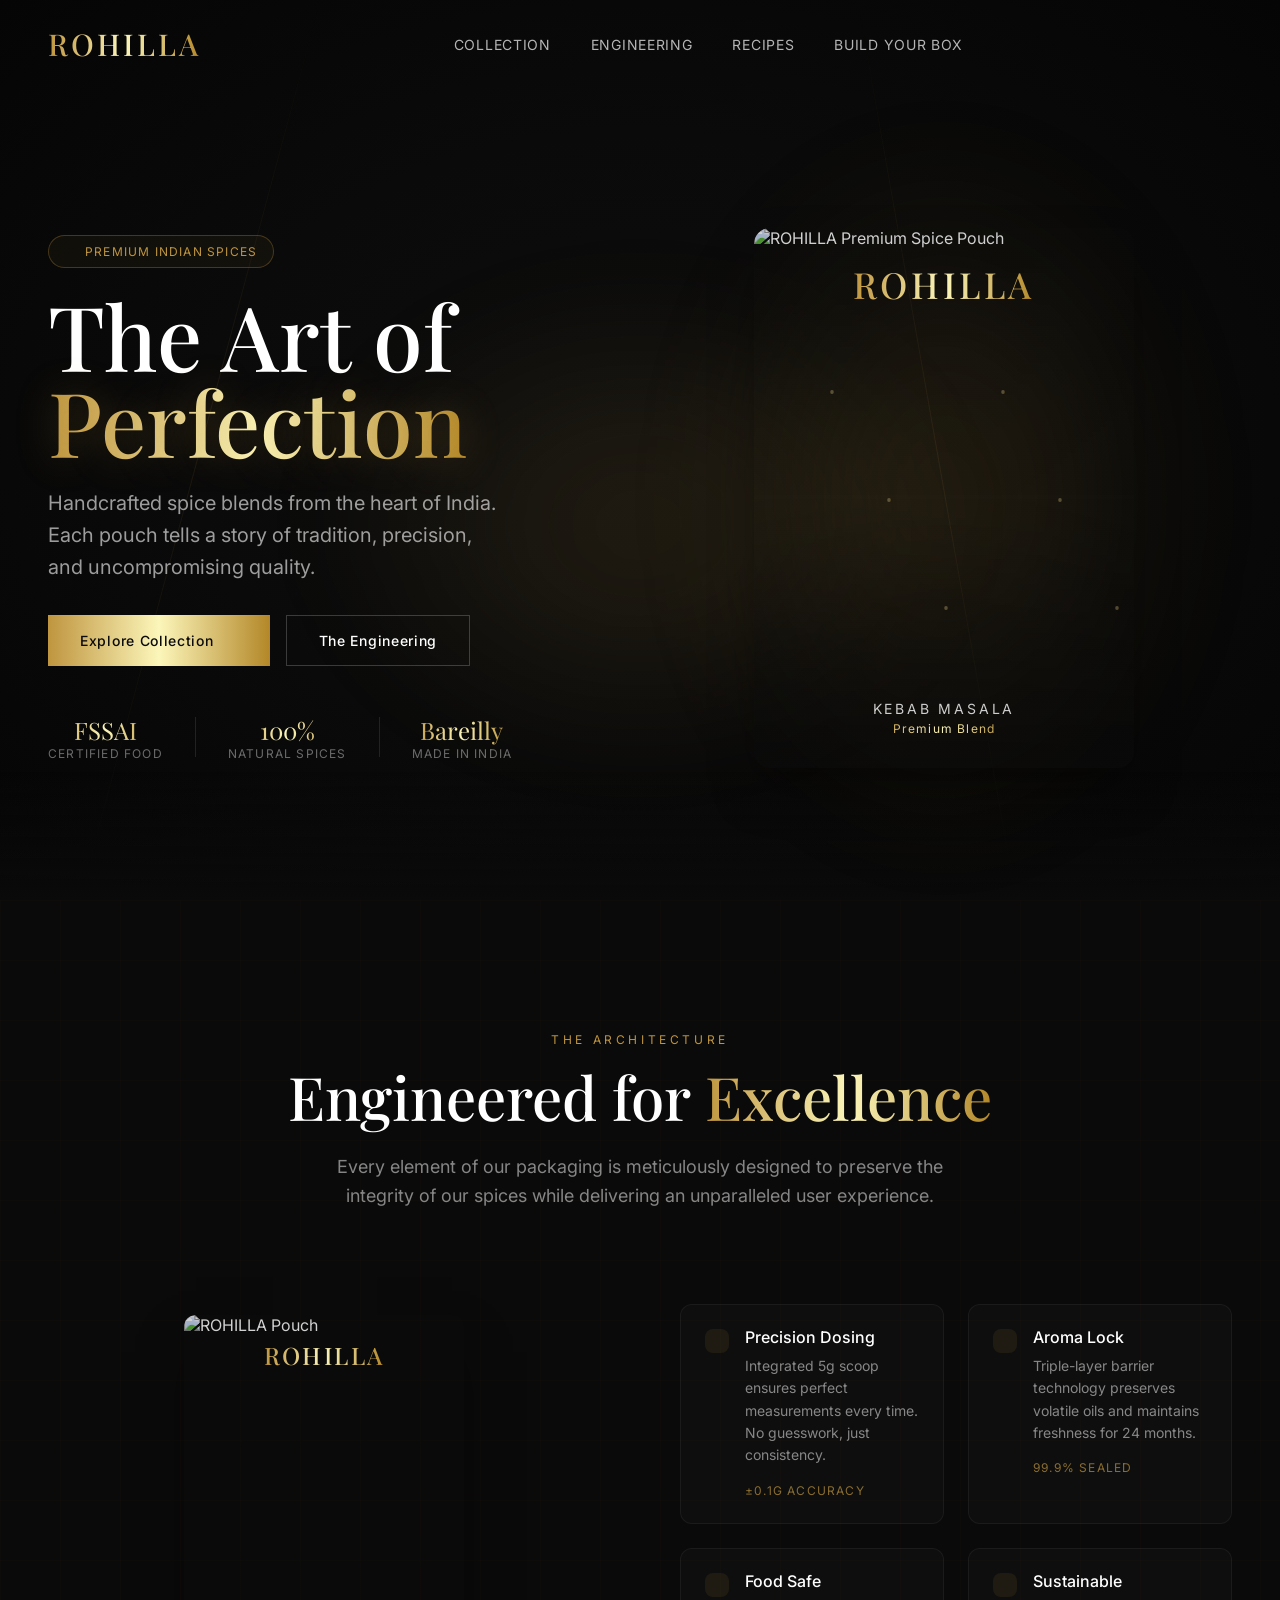
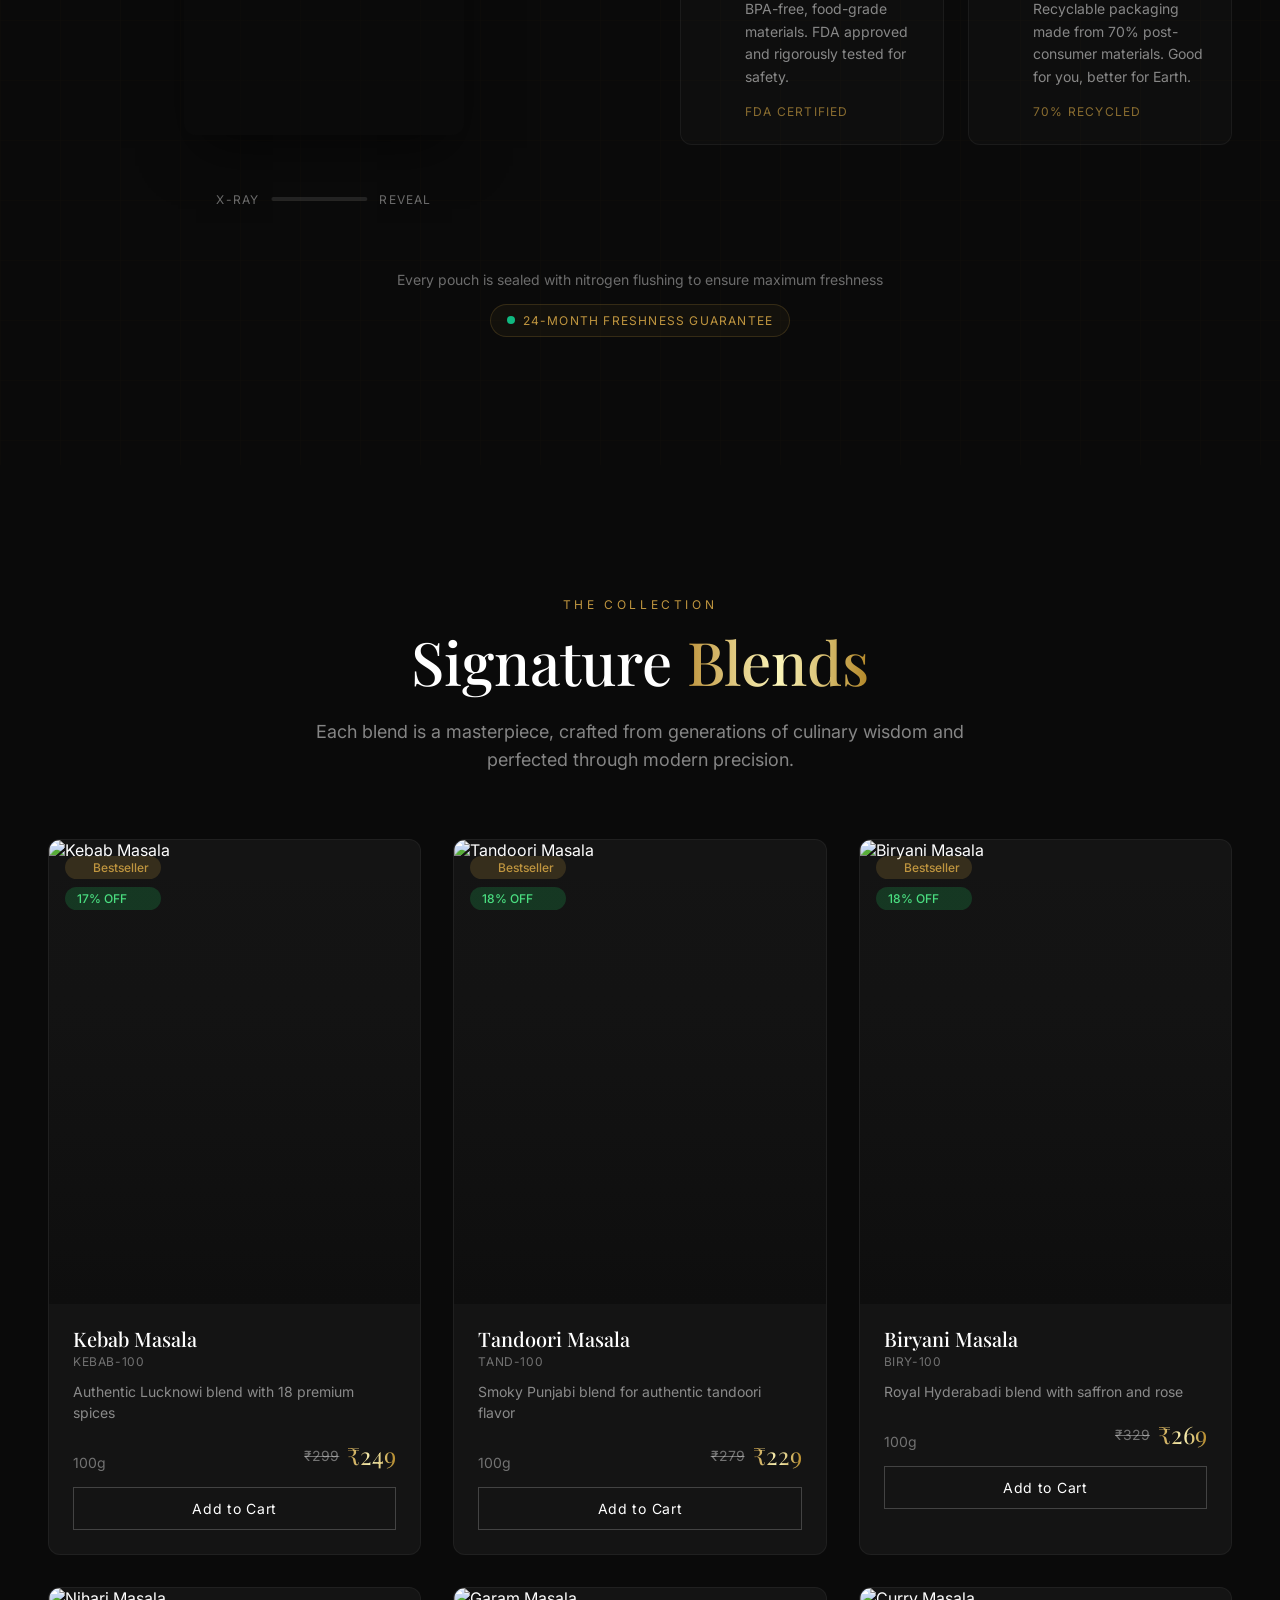
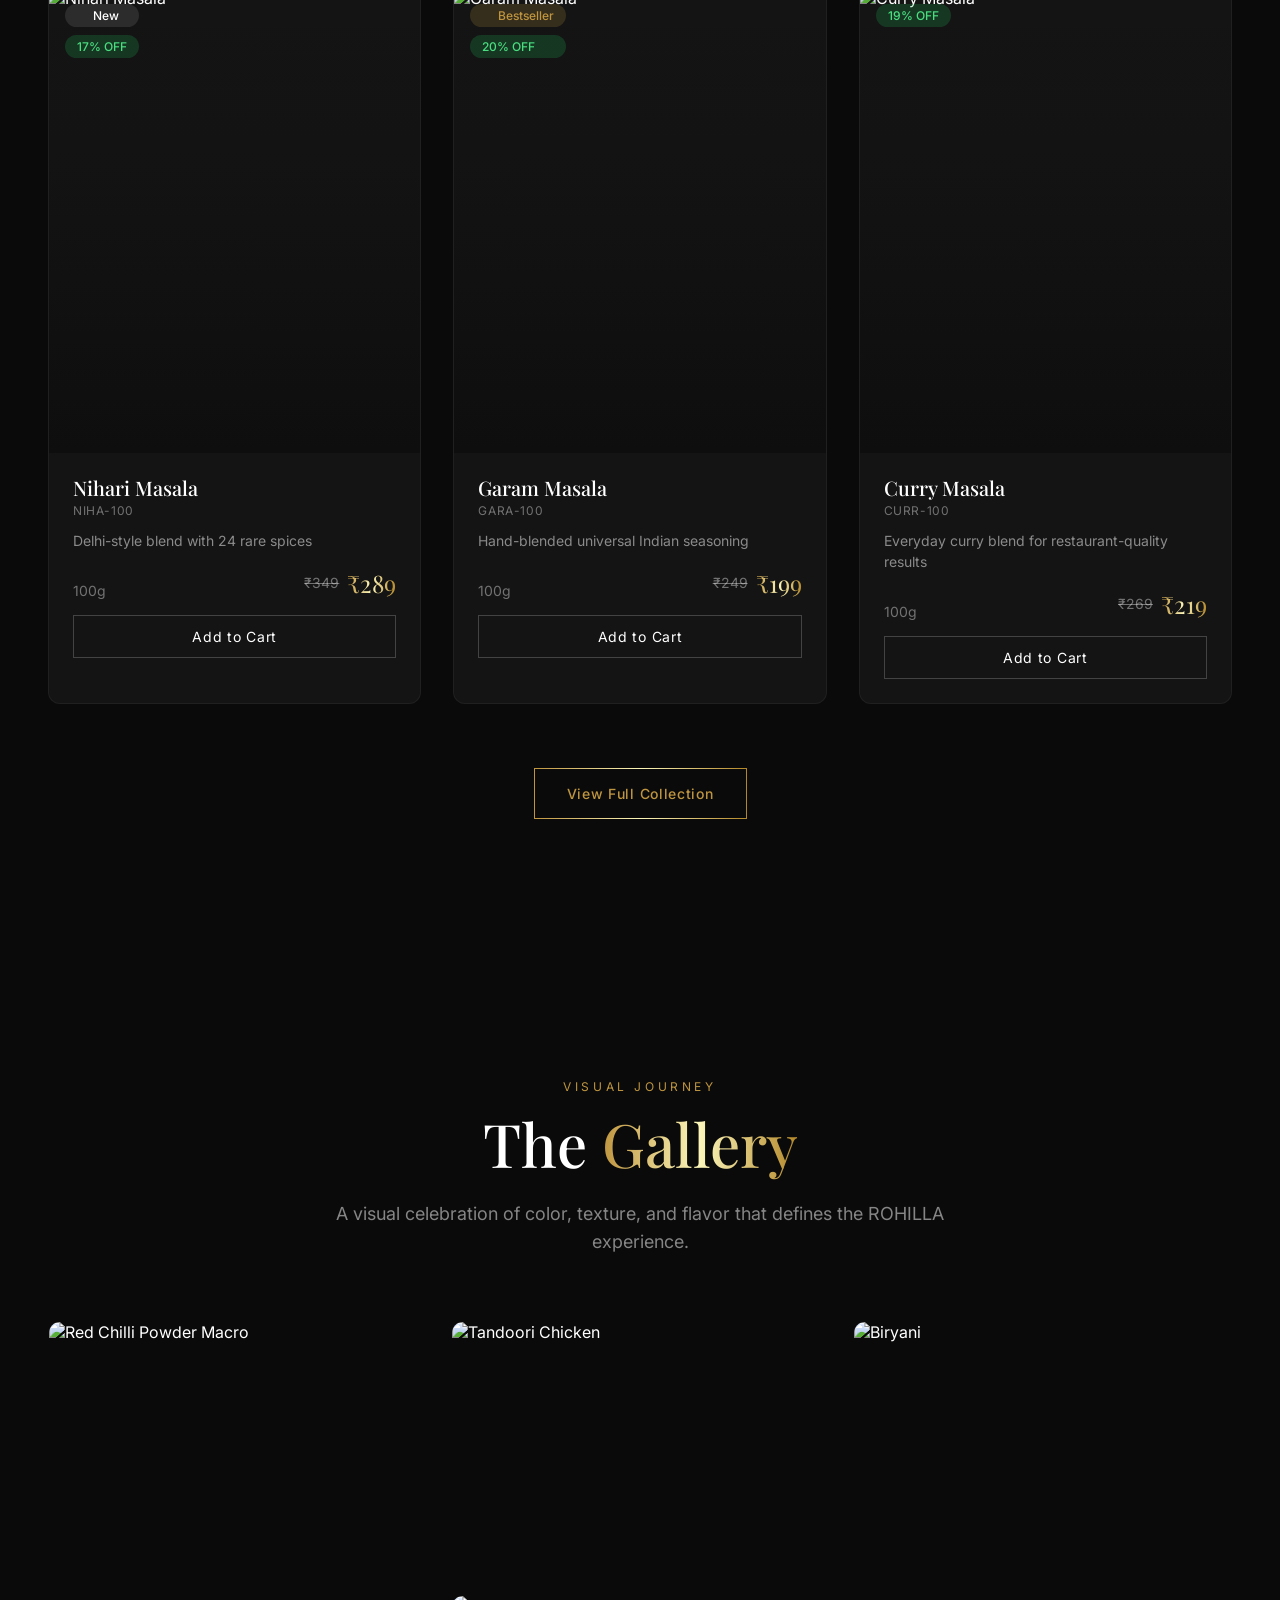
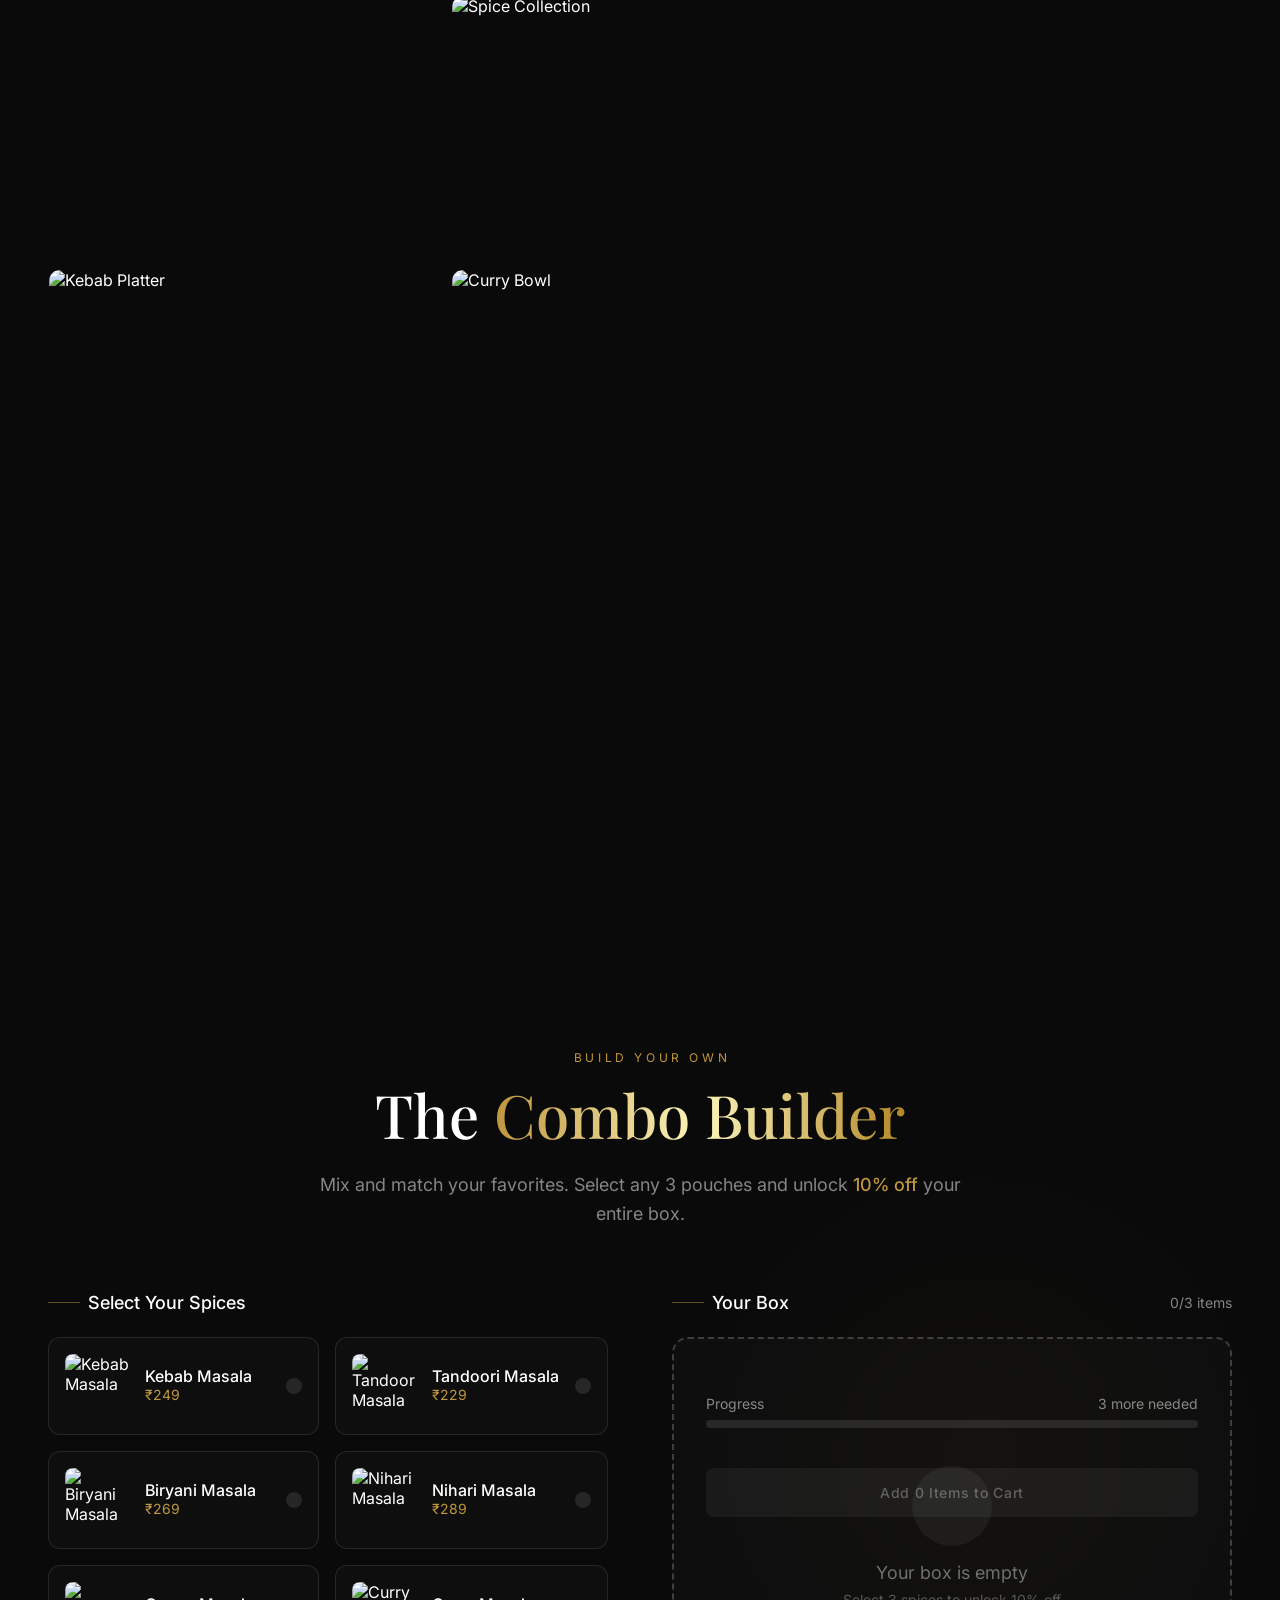
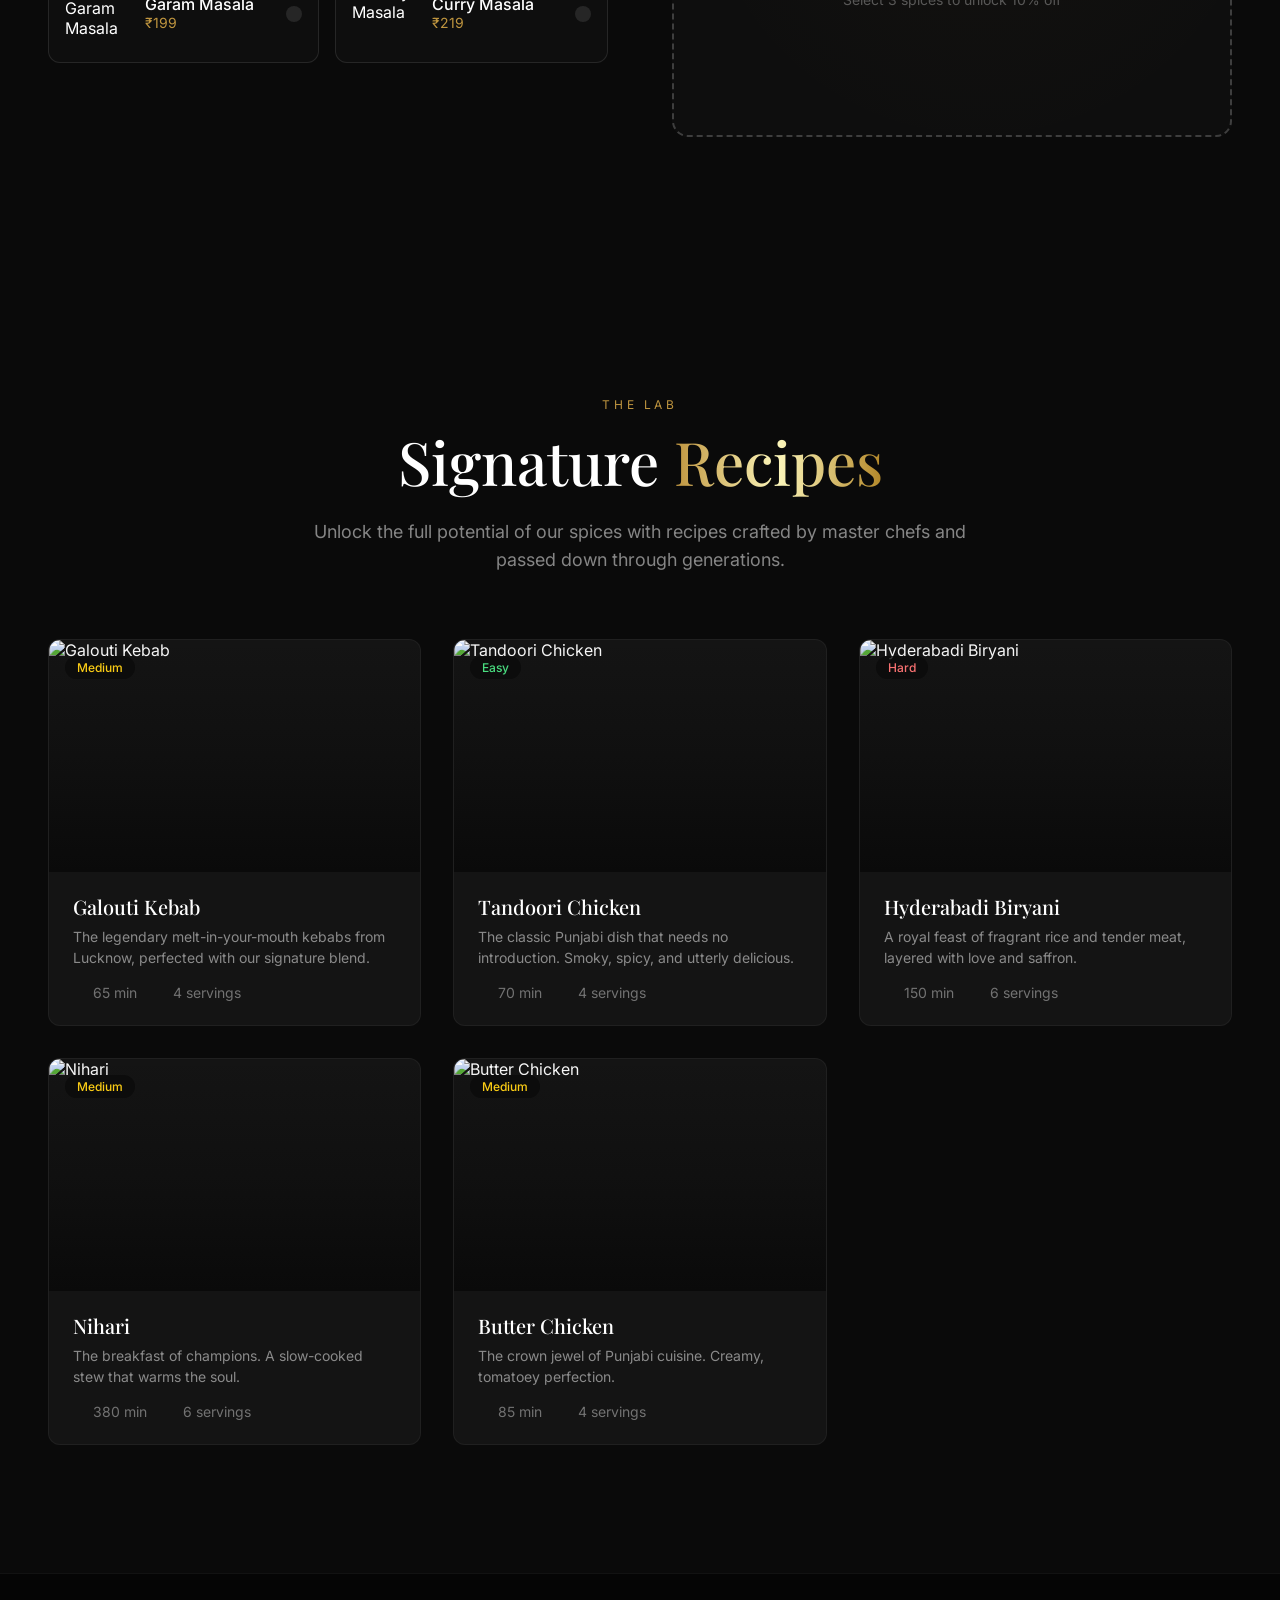
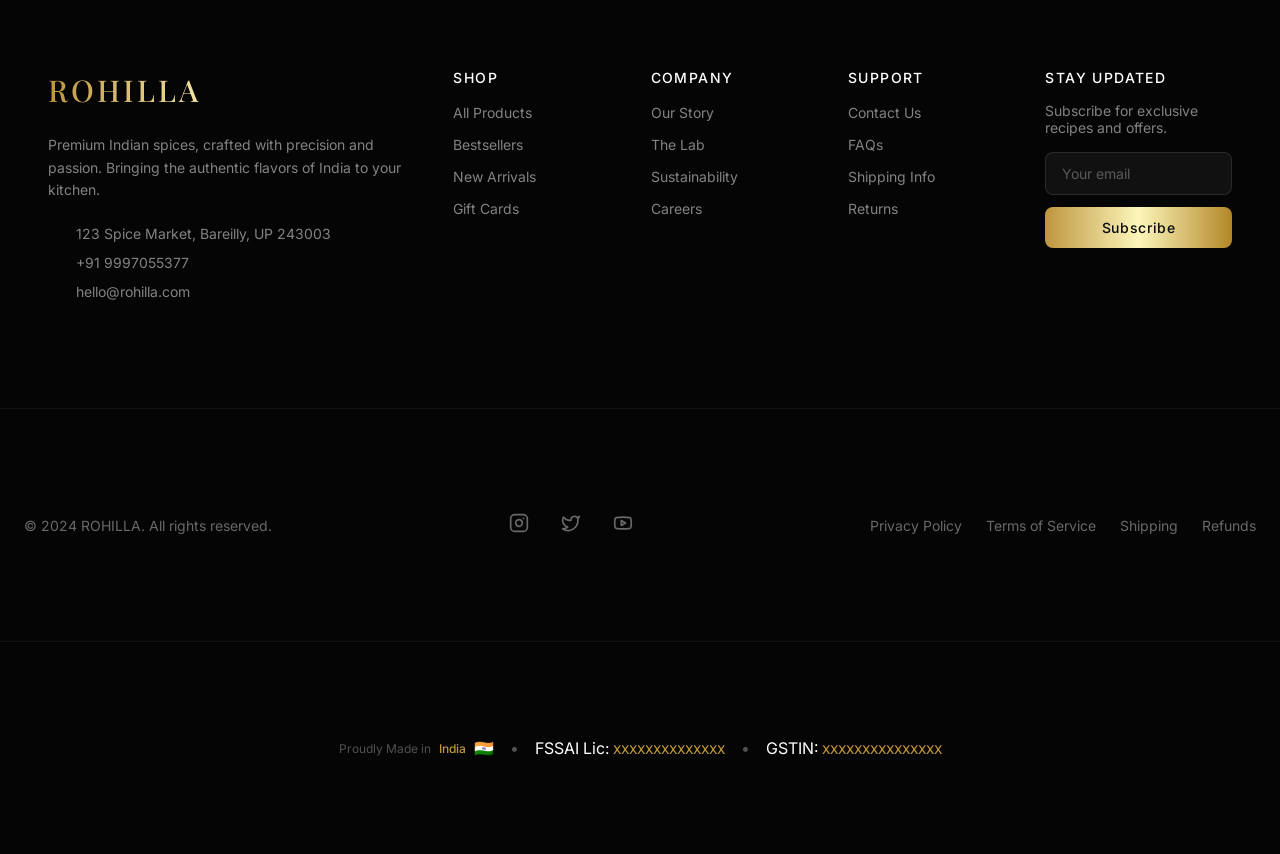
==== index.html @ 6a92b186 "Add files via upload" ====
<!doctype html>
<html lang="en">
<head>
  <meta charset="UTF-8" />
  <meta name="viewport" content="width=device-width, initial-scale=1.0" />
  <title>ROHILLA - Premium Indian Spices</title>

  <!--
    HOW THIS WEBSITE IS ORGANISED — read this once:
      data.js     → ALL your products, recipes, gallery photos, prices.
                    This is the file to edit when you want to change content.
      styles.css  → How everything looks (colours, spacing, animations).
      app.js      → How everything behaves (cart, scroll, animations, etc).
      index.html  → This file. The page layout, broken into commented
                    sections you can find easily.

    EXTERNAL LIBRARIES (loaded from internet — no install needed):
      • Google Fonts (Playfair Display + Inter)
      • Lucide icons       — pretty SVG icons
      • GSAP + ScrollTrigger — scroll-linked animations (x-ray reveal)
      • Lenis              — buttery smooth scrolling
      • Razorpay checkout  — loaded on demand when user clicks "Checkout"
  -->

  <link rel="preconnect" href="https://fonts.googleapis.com" />
  <link rel="preconnect" href="https://fonts.gstatic.com" crossorigin />
  <link rel="stylesheet" href="https://fonts.googleapis.com/css2?family=Playfair+Display:ital,wght@0,400;0,500;0,600;0,700;1,400;1,500&family=Inter:wght@300;400;500;600;700&display=swap" />

  <link rel="stylesheet" href="styles.css" />
</head>
<body>

  <!-- =================================================================
       SECTION 1 — NAVIGATION (top bar)
       Links live in app.js inside the NAV_LINKS array.
       Logo text is right here in the HTML.
       ================================================================= -->
  <header id="site-header" class="site-header">
    <div class="nav-inner">
      <a href="#" class="nav-logo gold-gradient">ROHILLA</a>

      <nav class="nav-links" id="nav-links">
        <!-- Filled by app.js -->
      </nav>

      <div class="nav-actions">
        <button id="cart-button" class="icon-button" aria-label="Open cart">
          <i data-lucide="shopping-bag"></i>
          <span id="cart-badge" class="cart-badge" hidden>0</span>
        </button>

        <button id="mobile-menu-toggle" class="icon-button mobile-only" aria-label="Toggle menu">
          <i data-lucide="menu" id="menu-open-icon"></i>
          <i data-lucide="x" id="menu-close-icon" hidden></i>
        </button>
      </div>
    </div>
  </header>

  <!-- Mobile full-screen menu (toggled by app.js) -->
  <div id="mobile-menu" class="mobile-menu" hidden>
    <nav id="mobile-nav-links" class="mobile-nav-links"></nav>
  </div>


  <main>

    <!-- ===============================================================
         SECTION 2 — HERO
         The big top section with the headline and the 3D pouch.
         Edit hero copy and trust-indicator numbers right here.
         =============================================================== -->
    <section class="hero">
      <div class="hero-bg-radial"></div>
      <div id="hero-spotlight" class="hero-spotlight"></div>

      <div class="hero-rays">
        <div class="hero-ray hero-ray-1"></div>
        <div class="hero-ray hero-ray-2"></div>
      </div>

      <div class="hero-inner">
        <div class="hero-grid">

          <!-- Left: text -->
          <div class="hero-text">
            <div class="hero-eyebrow fade-in" style="--fade-delay:0.2s">
              <i data-lucide="sparkles"></i>
              <span>Premium Indian Spices</span>
            </div>

            <h1 class="hero-title fade-in" style="--fade-delay:0.4s">
              <span class="white">The Art of</span><br />
              <span class="gold-gradient text-shadow-gold">Perfection</span>
            </h1>

            <p class="hero-desc fade-in" style="--fade-delay:0.6s">
              Handcrafted spice blends from the heart of India.
              Each pouch tells a story of tradition, precision, and uncompromising quality.
            </p>

            <div class="hero-buttons fade-in" style="--fade-delay:0.8s">
              <button class="btn btn-gold" data-scroll-to="#collection">
                <span>Explore Collection</span>
                <i data-lucide="arrow-right"></i>
              </button>
              <button class="btn btn-outline" data-scroll-to="#engineering">
                The Engineering
              </button>
            </div>

            <!-- Trust indicators — values come from CONFIG.trustIndicators in data.js.
                 Edit them THERE, not here. Default values are honest defaults for
                 a brand-new shop (FSSAI / Natural / Made in India). -->
            <div id="hero-stats" class="hero-stats fade-in" style="--fade-delay:1.2s"></div>
          </div>

          <!-- Right: 3D pouch (tilts with mouse) -->
          <div class="hero-pouch-wrap">
            <div id="hero-pouch" class="hero-pouch">
              <div class="pouch-glow"></div>
              <div class="pouch-card">
                <img src="https://images.unsplash.com/photo-1596040033229-a9821ebd058d?w=800&q=80" alt="ROHILLA Premium Spice Pouch" />
                <div class="pouch-overlay"></div>
                <div class="pouch-logo gold-gradient">ROHILLA</div>
                <div class="pouch-label">
                  <div class="pouch-label-name">Kebab Masala</div>
                  <div class="pouch-label-sub gold-gradient">Premium Blend</div>
                </div>
              </div>

              <!-- Floating particles -->
              <div class="pouch-particles">
                <div class="particle" style="left:20%; top:30%; --d:3s;   --delay:0s"></div>
                <div class="particle" style="left:35%; top:50%; --d:3.5s; --delay:0.3s"></div>
                <div class="particle" style="left:50%; top:70%; --d:4s;   --delay:0.6s"></div>
                <div class="particle" style="left:65%; top:30%; --d:4.5s; --delay:0.9s"></div>
                <div class="particle" style="left:80%; top:50%; --d:5s;   --delay:1.2s"></div>
                <div class="particle" style="left:95%; top:70%; --d:5.5s; --delay:1.5s"></div>
              </div>
            </div>
          </div>

        </div>
      </div>

      <div class="hero-bottom-fade"></div>
    </section>


    <!-- ===============================================================
         SECTION 3 — ENGINEERING (the "X-ray reveal" section)
         The pouch fades to a wireframe as you scroll into this section.
         Feature cards are listed in data.js → ENGINEERING_FEATURES.
         =============================================================== -->
    <section id="engineering" class="engineering">
      <div class="grid-bg"></div>
      <div class="section-inner">

        <div class="section-header reveal">
          <span class="eyebrow">The Architecture</span>
          <h2>Engineered for <span class="gold-gradient">Excellence</span></h2>
          <p>Every element of our packaging is meticulously designed to preserve the integrity of our spices while delivering an unparalleled user experience.</p>
        </div>

        <div class="engineering-grid">
          <div class="xray-stage">
            <div id="xray-pouch" class="xray-pouch">
              <img src="https://images.unsplash.com/photo-1596040033229-a9821ebd058d?w=600&q=80" alt="ROHILLA Pouch" />
              <div class="pouch-overlay"></div>
              <div class="pouch-logo gold-gradient">ROHILLA</div>
            </div>

            <div id="xray-wireframe" class="xray-wireframe" style="opacity:0">
              <svg viewBox="0 0 280 420" fill="none">
                <rect x="10" y="10" width="260" height="400" rx="12" stroke="rgba(191,149,63,0.6)" stroke-width="1" stroke-dasharray="4 4"/>
                <rect x="20" y="20" width="240" height="380" rx="8" stroke="rgba(191,149,63,0.3)" stroke-width="0.5"/>
                <ellipse cx="140" cy="340" rx="60" ry="15" stroke="rgba(252,246,186,0.8)" stroke-width="1" fill="rgba(252,246,186,0.1)"/>
                <line x1="140" y1="325" x2="140" y2="280" stroke="rgba(252,246,186,0.6)" stroke-width="1" stroke-dasharray="2 2"/>
                <line x1="80"  y1="340" x2="200" y2="340" stroke="rgba(191,149,63,0.4)" stroke-width="0.5"/>
                <line x1="80"  y1="335" x2="80"  y2="345" stroke="rgba(191,149,63,0.4)" stroke-width="0.5"/>
                <line x1="200" y1="335" x2="200" y2="345" stroke="rgba(191,149,63,0.4)" stroke-width="0.5"/>
                <g id="xray-particles"></g>
              </svg>

              <div class="xray-label xray-label-1" data-reveal="0.5"><div class="dash"></div><span>3-Layer Barrier</span></div>
              <div class="xray-label xray-label-2" data-reveal="0.6"><span>Aroma Seal</span><div class="dash"></div></div>
              <div class="xray-label xray-label-3" data-reveal="0.7">
                <div class="xray-label-3-name">Integrated Dosing Scoop</div>
                <div class="xray-label-3-sub">Precision: 5g</div>
              </div>
            </div>

            <div class="xray-progress">
              <span>X-Ray</span>
              <div class="xray-bar"><div id="xray-bar-fill"></div></div>
              <span>Reveal</span>
            </div>
          </div>

          <div id="engineering-features" class="features-grid">
            <!-- Filled by app.js from ENGINEERING_FEATURES -->
          </div>
        </div>

        <div class="engineering-cta reveal">
          <p>Every pouch is sealed with nitrogen flushing to ensure maximum freshness</p>
          <div class="freshness-badge">
            <div class="pulse-dot"></div>
            <span>24-Month Freshness Guarantee</span>
          </div>
        </div>

      </div>
    </section>


    <!-- ===============================================================
         SECTION 4 — PRODUCT COLLECTION
         Cards are auto-generated from data.js → PRODUCTS.
         To add/remove a product or change a price, edit data.js — not here.
         =============================================================== -->
    <section id="collection" class="collection">
      <div class="section-inner">
        <div class="section-header reveal">
          <span class="eyebrow">The Collection</span>
          <h2>Signature <span class="gold-gradient">Blends</span></h2>
          <p>Each blend is a masterpiece, crafted from generations of culinary wisdom and perfected through modern precision.</p>
        </div>

        <div id="product-grid" class="product-grid">
          <!-- Filled by app.js -->
        </div>

        <div class="collection-cta reveal">
          <button class="btn btn-gold-outline">View Full Collection</button>
        </div>
      </div>
    </section>


    <!-- ===============================================================
         SECTION 5 — GALLERY (visual journey)
         Photos are listed in data.js → GALLERY.
         =============================================================== -->
    <section class="gallery">
      <div class="section-inner">
        <div class="section-header reveal">
          <span class="eyebrow">Visual Journey</span>
          <h2>The <span class="gold-gradient">Gallery</span></h2>
          <p>A visual celebration of color, texture, and flavor that defines the ROHILLA experience.</p>
        </div>
        <div id="gallery-grid" class="gallery-grid">
          <!-- Filled by app.js -->
        </div>
      </div>
    </section>


    <!-- ===============================================================
         SECTION 6 — COMBO BUILDER
         The 3-item box with 10% discount. Logic in app.js.
         =============================================================== -->
    <section id="combo-builder" class="combo">
      <div class="combo-decoration"></div>
      <div class="section-inner">
        <div class="section-header reveal">
          <span class="eyebrow"><i data-lucide="sparkles"></i> Build Your Own</span>
          <h2>The <span class="gold-gradient">Combo Builder</span></h2>
          <p>Mix and match your favorites. Select any 3 pouches and unlock <span class="gold-strong">10% off</span> your entire box.</p>
        </div>

        <div class="combo-grid">
          <div class="combo-side">
            <h3 class="combo-label"><span class="dash"></span> Select Your Spices</h3>
            <div id="combo-products" class="combo-products"></div>
          </div>

          <div class="combo-side">
            <h3 class="combo-label">
              <span class="dash"></span> Your Box
              <span id="combo-count" class="combo-count">0/3 items</span>
            </h3>
            <div class="combo-box">
              <div id="combo-empty" class="combo-empty">
                <div class="combo-empty-icon"><i data-lucide="package"></i></div>
                <p class="combo-empty-title">Your box is empty</p>
                <p class="combo-empty-sub">Select 3 spices to unlock 10% off</p>
              </div>

              <div id="combo-items"></div>

              <div class="combo-progress">
                <div class="combo-progress-labels">
                  <span>Progress</span>
                  <span id="combo-progress-text">3 more needed</span>
                </div>
                <div class="combo-progress-bar"><div id="combo-progress-fill"></div></div>
              </div>

              <div id="combo-summary" class="combo-summary" hidden></div>

              <button id="combo-add-btn" class="btn btn-gold w-full disabled" disabled>Add 0 Items to Cart</button>
              <button id="combo-clear-btn" class="combo-clear" hidden>Clear Box</button>
            </div>
          </div>
        </div>
      </div>
    </section>


    <!-- ===============================================================
         SECTION 7 — RECIPES
         Cards auto-generated from data.js → RECIPES.
         Clicking a card opens a modal (handled in app.js).
         =============================================================== -->
    <section id="recipes" class="recipes">
      <div class="section-inner">
        <div class="section-header reveal">
          <span class="eyebrow">The Lab</span>
          <h2>Signature <span class="gold-gradient">Recipes</span></h2>
          <p>Unlock the full potential of our spices with recipes crafted by master chefs and passed down through generations.</p>
        </div>
        <div id="recipe-grid" class="recipe-grid">
          <!-- Filled by app.js -->
        </div>
      </div>
    </section>

  </main>


  <!-- ===============================================================
       SECTION 8 — FOOTER
       Address / phone / email and the links in the columns are
       below — edit the text directly here.
       =============================================================== -->
  <footer class="footer">
    <div class="section-inner">
      <div class="footer-grid">

        <div class="footer-brand reveal">
          <span class="footer-logo gold-gradient">ROHILLA</span>
          <p class="footer-tagline">Premium Indian spices, crafted with precision and passion. Bringing the authentic flavors of India to your kitchen.</p>
          <!-- Address / phone / email are filled from CONFIG in data.js -->
          <div id="footer-contacts" class="footer-contacts"></div>
        </div>

        <div class="footer-cols">
          <div class="footer-col reveal">
            <h4>Shop</h4>
            <ul>
              <li><a href="#">All Products</a></li>
              <li><a href="#">Bestsellers</a></li>
              <li><a href="#">New Arrivals</a></li>
              <li><a href="#">Gift Cards</a></li>
            </ul>
          </div>
          <div class="footer-col reveal">
            <h4>Company</h4>
            <ul>
              <li><a href="#">Our Story</a></li>
              <li><a href="#">The Lab</a></li>
              <li><a href="#">Sustainability</a></li>
              <li><a href="#">Careers</a></li>
            </ul>
          </div>
          <div class="footer-col reveal">
            <h4>Support</h4>
            <ul>
              <li><a href="#">Contact Us</a></li>
              <li><a href="#">FAQs</a></li>
              <li><a href="#">Shipping Info</a></li>
              <li><a href="#">Returns</a></li>
            </ul>
          </div>
        </div>

        <div class="footer-newsletter reveal">
          <h4>Stay Updated</h4>
          <p>Subscribe for exclusive recipes and offers.</p>
          <form onsubmit="event.preventDefault(); alert('Thanks for subscribing!');">
            <input type="email" placeholder="Your email" required />
            <button type="submit" class="btn btn-gold w-full">Subscribe</button>
          </form>
        </div>
      </div>
    </div>

    <div class="footer-bottom">
      <div class="section-inner footer-bottom-inner">
        <p>© 2024 ROHILLA. All rights reserved.</p>
        <div class="footer-socials">
          <!-- Brand logos are NOT shipped by lucide (trademark reasons), so they're inlined here -->
          <a href="#" aria-label="Instagram">
            <svg xmlns="http://www.w3.org/2000/svg" width="20" height="20" viewBox="0 0 24 24" fill="none" stroke="currentColor" stroke-width="2" stroke-linecap="round" stroke-linejoin="round"><rect width="20" height="20" x="2" y="2" rx="5" ry="5"/><path d="M16 11.37A4 4 0 1 1 12.63 8 4 4 0 0 1 16 11.37z"/><line x1="17.5" x2="17.51" y1="6.5" y2="6.5"/></svg>
          </a>
          <a href="#" aria-label="Twitter">
            <svg xmlns="http://www.w3.org/2000/svg" width="20" height="20" viewBox="0 0 24 24" fill="none" stroke="currentColor" stroke-width="2" stroke-linecap="round" stroke-linejoin="round"><path d="M22 4s-.7 2.1-2 3.4c1.6 10-9.4 17.3-18 11.6 2.2.1 4.4-.6 6-2C3 15.5.5 9.6 3 5c2.2 2.6 5.6 4.1 9 4-.9-4.2 4-6.6 7-3.8 1.1 0 3-1.2 3-1.2z"/></svg>
          </a>
          <a href="#" aria-label="YouTube">
            <svg xmlns="http://www.w3.org/2000/svg" width="20" height="20" viewBox="0 0 24 24" fill="none" stroke="currentColor" stroke-width="2" stroke-linecap="round" stroke-linejoin="round"><path d="M2.5 17a24.12 24.12 0 0 1 0-10 2 2 0 0 1 1.4-1.4 49.56 49.56 0 0 1 16.2 0A2 2 0 0 1 21.5 7a24.12 24.12 0 0 1 0 10 2 2 0 0 1-1.4 1.4 49.55 49.55 0 0 1-16.2 0A2 2 0 0 1 2.5 17"/><path d="m10 15 5-3-5-3z"/></svg>
          </a>
        </div>
        <div class="footer-legal">
          <a href="legal/privacy.html">Privacy Policy</a>
          <a href="legal/terms.html">Terms of Service</a>
          <a href="legal/shipping.html">Shipping</a>
          <a href="legal/refund.html">Refunds</a>
        </div>
      </div>
    </div>

    <div class="footer-india">
      <div class="section-inner footer-india-inner">
        <span>Proudly Made in</span>
        <span class="gold-text">India</span>
        <span class="india-flag">🇮🇳</span>
        <span class="footer-sep">•</span>
        <!-- FSSAI number is required to be displayed for packaged food. Set in CONFIG.fssaiLicense -->
        <span>FSSAI Lic: <span id="footer-fssai" class="gold-text">—</span></span>
        <span class="footer-sep">•</span>
        <span>GSTIN: <span id="footer-gstin" class="gold-text">—</span></span>
      </div>
    </div>
  </footer>


  <!-- ===============================================================
       CART DRAWER — slides in from the right.
       All behaviour is in app.js. Layout below.
       =============================================================== -->
  <div id="cart-backdrop" class="cart-backdrop" hidden></div>
  <aside id="cart-drawer" class="cart-drawer" hidden>
    <div class="cart-header">
      <div class="cart-title">
        <i data-lucide="shopping-bag" class="gold-icon"></i>
        <h2>Your Cart</h2>
        <span id="cart-count-pill" class="cart-count-pill">0</span>
      </div>
      <button id="cart-close" class="icon-button" aria-label="Close cart"><i data-lucide="x"></i></button>
    </div>

    <div class="cart-body" id="cart-body">
      <div id="cart-empty" class="cart-empty">
        <div class="cart-empty-icon"><i data-lucide="shopping-bag"></i></div>
        <p class="cart-empty-title">Your cart is empty</p>
        <p class="cart-empty-sub">Add some spices to get started</p>
      </div>
      <div id="cart-upsell" class="cart-upsell" hidden></div>
      <div id="cart-items" class="cart-items"></div>
    </div>

    <div id="cart-footer" class="cart-footer" hidden>
      <div id="cart-discount-badge" class="cart-discount-badge" hidden></div>
      <div class="cart-summary">
        <div class="cart-row"><span>Subtotal</span><span id="cart-subtotal">₹0</span></div>
        <div class="cart-row cart-row-discount" id="cart-discount-row" hidden><span>Discount</span><span id="cart-discount">₹0</span></div>
        <div class="cart-row cart-row-total"><span>Total</span><span id="cart-total" class="gold-gradient">₹0</span></div>
      </div>
      <button id="checkout-btn" class="btn btn-gold w-full">
        <span>Proceed to Checkout</span>
        <i data-lucide="arrow-right"></i>
      </button>
      <p class="cart-shipping-note">Free shipping on orders above ₹500</p>
    </div>
  </aside>


  <!-- ===============================================================
       CHECKOUT MODAL — opens when user clicks "Proceed to Checkout".
       Collects customer details, calculates GST + shipping, and sends
       the order via WhatsApp (the standard for small Indian D2C shops).
       =============================================================== -->
  <div id="checkout-modal" class="checkout-modal" hidden>
    <div class="checkout-backdrop"></div>
    <div class="checkout-content">
      <button id="checkout-modal-close" class="checkout-close" aria-label="Close">
        <svg xmlns="http://www.w3.org/2000/svg" width="20" height="20" viewBox="0 0 24 24" fill="none" stroke="currentColor" stroke-width="2" stroke-linecap="round" stroke-linejoin="round"><line x1="18" y1="6" x2="6" y2="18"/><line x1="6" y1="6" x2="18" y2="18"/></svg>
      </button>
      <div class="checkout-header">
        <h2>Complete Your Order</h2>
        <p>We'll confirm your order on WhatsApp within minutes.</p>
      </div>

      <form id="checkout-form" class="checkout-form" novalidate>
        <div class="checkout-grid">
          <!-- LEFT: customer details -->
          <div>
            <h3 class="checkout-section-label">Your Details</h3>

            <div class="checkout-field">
              <label for="co-name">Full Name *</label>
              <input id="co-name" name="name" type="text" required autocomplete="name" />
            </div>

            <div class="checkout-row">
              <div class="checkout-field">
                <label for="co-phone">Phone (WhatsApp) *</label>
                <input id="co-phone" name="phone" type="tel" required autocomplete="tel" placeholder="10 digit mobile" pattern="[6-9][0-9]{9}" />
              </div>
              <div class="checkout-field">
                <label for="co-email">Email</label>
                <input id="co-email" name="email" type="email" autocomplete="email" />
              </div>
            </div>

            <h3 class="checkout-section-label">Delivery Address</h3>

            <div class="checkout-field">
              <label for="co-pincode">Pincode *</label>
              <input id="co-pincode" name="pincode" type="text" required inputmode="numeric" pattern="[1-9][0-9]{5}" maxlength="6" />
              <div id="co-pincode-status" class="checkout-pincode-status"></div>
            </div>

            <div class="checkout-field">
              <label for="co-address">Full Address *</label>
              <textarea id="co-address" name="address" rows="3" required placeholder="House / Flat, Street, Landmark"></textarea>
            </div>

            <div class="checkout-row">
              <div class="checkout-field">
                <label for="co-city">City</label>
                <input id="co-city" name="city" type="text" />
              </div>
              <div class="checkout-field">
                <label for="co-state">State</label>
                <input id="co-state" name="state" type="text" />
              </div>
            </div>

            <div class="checkout-field">
              <label for="co-notes">Order notes (optional)</label>
              <textarea id="co-notes" name="notes" rows="2" placeholder="Any special instructions"></textarea>
            </div>
          </div>

          <!-- RIGHT: order summary -->
          <div>
            <h3 class="checkout-section-label">Order Summary</h3>
            <div id="checkout-items" class="checkout-items"></div>

            <div class="checkout-totals">
              <div class="checkout-row-line"><span>Subtotal</span><span id="co-subtotal">₹0</span></div>
              <div class="checkout-row-line discount" id="co-discount-row" hidden><span>Combo discount</span><span id="co-discount">-₹0</span></div>
              <div class="checkout-row-line"><span id="co-shipping-label">Shipping</span><span id="co-shipping">₹0</span></div>
              <div class="checkout-row-line"><span>GST (5%)</span><span id="co-gst">₹0</span></div>
              <div class="checkout-row-line total"><span>Total</span><span id="co-total" class="gold-gradient">₹0</span></div>
            </div>

            <button type="submit" id="co-whatsapp-btn" class="btn btn-gold w-full checkout-pay-btn">
              <svg xmlns="http://www.w3.org/2000/svg" width="20" height="20" viewBox="0 0 24 24" fill="currentColor"><path d="M17.472 14.382c-.297-.149-1.758-.867-2.03-.967-.273-.099-.471-.148-.67.15-.197.297-.767.966-.94 1.164-.173.199-.347.223-.644.075-.297-.15-1.255-.463-2.39-1.475-.883-.788-1.48-1.761-1.653-2.059-.173-.297-.018-.458.13-.606.134-.133.298-.347.446-.52.149-.174.198-.298.298-.497.099-.198.05-.371-.025-.52-.075-.149-.669-1.612-.916-2.207-.242-.579-.487-.5-.669-.51-.173-.008-.371-.01-.57-.01-.198 0-.52.074-.792.372-.272.297-1.04 1.016-1.04 2.479 0 1.462 1.065 2.875 1.213 3.074.149.198 2.096 3.2 5.077 4.487.709.306 1.262.489 1.694.625.712.227 1.36.195 1.871.118.571-.085 1.758-.719 2.006-1.413.248-.694.248-1.289.173-1.413-.074-.124-.272-.198-.57-.347m-5.421 7.403h-.004a9.87 9.87 0 0 1-5.031-1.378l-.361-.214-3.741.982.998-3.648-.235-.374a9.86 9.86 0 0 1-1.51-5.26c.001-5.45 4.436-9.884 9.888-9.884 2.64 0 5.122 1.03 6.988 2.898a9.825 9.825 0 0 1 2.893 6.994c-.003 5.45-4.437 9.884-9.885 9.884m8.413-18.297A11.815 11.815 0 0 0 12.05 0C5.495 0 .16 5.335.157 11.892c0 2.096.547 4.142 1.588 5.945L.057 24l6.305-1.654a11.882 11.882 0 0 0 5.683 1.448h.005c6.554 0 11.89-5.335 11.893-11.893a11.821 11.821 0 0 0-3.48-8.413"/></svg>
              <span>Place Order via WhatsApp</span>
            </button>

            <!-- Razorpay option — disabled until backend exists. See note below. -->
            <button type="button" id="co-razorpay-btn" class="btn btn-outline w-full checkout-pay-btn-secondary" disabled title="Online card / UPI payments require a backend server. Until your developer wires it up, please use WhatsApp checkout.">
              Pay Online (Razorpay) — coming soon
            </button>

            <p class="checkout-note">
              By placing your order you agree to our
              <a href="legal/terms.html" target="_blank">Terms</a>,
              <a href="legal/refund.html" target="_blank">Refund</a> and
              <a href="legal/privacy.html" target="_blank">Privacy</a> policies.
            </p>
          </div>
        </div>
      </form>
    </div>
  </div>

  <!-- ===============================================================
       ORDER CONFIRMATION MODAL — shown after the WhatsApp tab opens.
       =============================================================== -->
  <div id="order-confirm-modal" class="checkout-modal" hidden>
    <div class="checkout-backdrop"></div>
    <div class="checkout-content checkout-confirm">
      <div class="confirm-icon">
        <svg xmlns="http://www.w3.org/2000/svg" width="40" height="40" viewBox="0 0 24 24" fill="none" stroke="currentColor" stroke-width="2" stroke-linecap="round" stroke-linejoin="round"><polyline points="20 6 9 17 4 12"/></svg>
      </div>
      <h2>Order Sent!</h2>
      <p>Your order <strong id="confirm-order-id">—</strong> has been sent via WhatsApp.</p>
      <p>If WhatsApp didn't open automatically, copy this message and send it manually:</p>
      <textarea id="confirm-fallback-text" readonly class="confirm-fallback"></textarea>
      <button id="confirm-done" class="btn btn-gold w-full">Done</button>
    </div>
  </div>

  <!-- ===============================================================
       RECIPE MODAL — opens when you click a recipe card.
       =============================================================== -->
  <div id="recipe-modal" class="recipe-modal" hidden>
    <div class="recipe-modal-backdrop"></div>
    <div class="recipe-modal-content" id="recipe-modal-content"></div>
  </div>


  <!-- ===============================================================
       EXTERNAL LIBRARIES (loaded from internet CDNs)
       =============================================================== -->
  <script src="https://unpkg.com/lucide@0.469.0/dist/umd/lucide.min.js"></script>
  <script src="https://cdn.jsdelivr.net/npm/gsap@3.12.5/dist/gsap.min.js"></script>
  <script src="https://cdn.jsdelivr.net/npm/gsap@3.12.5/dist/ScrollTrigger.min.js"></script>
  <script src="https://cdn.jsdelivr.net/npm/lenis@1.1.20/dist/lenis.min.js"></script>

  <!-- YOUR FILES -->
  <script src="data.js"></script>
  <script src="app.js"></script>
</body>
</html>
---- styles.css ----
/* =====================================================================
   ROHILLA — main stylesheet
   Organised top-to-bottom in the SAME ORDER as the HTML sections so
   you can find styles for any section quickly. The first block is
   the colour palette — change the hex values to re-skin the site.
   ===================================================================== */

/* -------------------------- DESIGN TOKENS -------------------------- */
:root {
  /* Brand colours — edit here to retheme the entire site */
  --matte-black:   #0a0a0a;
  --matte-deep:    #050505;
  --matte-light:   #141414;
  --gold-start:    #BF953F;
  --gold-mid:      #FCF6BA;
  --gold-end:      #B38728;

  /* Common alpha colours used throughout */
  --white-05:  rgba(255,255,255,0.05);
  --white-10:  rgba(255,255,255,0.10);
  --white-20:  rgba(255,255,255,0.20);
  --white-30:  rgba(255,255,255,0.30);
  --white-40:  rgba(255,255,255,0.40);
  --white-50:  rgba(255,255,255,0.50);
  --white-60:  rgba(255,255,255,0.60);
  --white-70:  rgba(255,255,255,0.70);
  --white-80:  rgba(255,255,255,0.80);

  /* Easing used by every animation */
  --ease-cinematic: cubic-bezier(0.16, 1, 0.3, 1);
}

/* -------------------------- GLOBAL RESET --------------------------- */
*, *::before, *::after { box-sizing: border-box; }
* { margin: 0; padding: 0; }

/* CRITICAL: many of the elements below set their own display (flex/grid),
   which would override the browser's built-in [hidden] { display:none }.
   This rule re-asserts it so toggling the `hidden` attribute always works. */
[hidden] { display: none !important; }

html { scroll-behavior: smooth; }

body {
  background-color: var(--matte-black);
  color: #fff;
  font-family: 'Inter', system-ui, sans-serif;
  overflow-x: hidden;
  -webkit-font-smoothing: antialiased;
}

h1, h2, h3, h4, h5, h6 {
  font-family: 'Playfair Display', Georgia, serif;
  font-weight: 500;
  line-height: 1.1;
}

img { display: block; max-width: 100%; }
button { background: none; border: none; color: inherit; cursor: pointer; font: inherit; }
a { color: inherit; text-decoration: none; }
ul, ol { list-style: none; }

::selection { background: rgba(191,149,63,0.3); color: #fff; }

/* Custom scrollbar */
::-webkit-scrollbar { width: 8px; }
::-webkit-scrollbar-track { background: var(--matte-black); }
::-webkit-scrollbar-thumb { background: rgba(191,149,63,0.3); border-radius: 4px; }
::-webkit-scrollbar-thumb:hover { background: rgba(191,149,63,0.5); }

button:focus-visible, a:focus-visible, input:focus-visible {
  outline: 2px solid rgba(191,149,63,0.5);
  outline-offset: 2px;
}

@media (prefers-reduced-motion: reduce) {
  *, *::before, *::after {
    animation-duration: 0.01ms !important;
    animation-iteration-count: 1 !important;
    transition-duration: 0.01ms !important;
    scroll-behavior: auto !important;
  }
}

/* --------------------------- UTILITIES ----------------------------- */
.gold-gradient {
  background: linear-gradient(to right, var(--gold-start), var(--gold-mid), var(--gold-end));
  -webkit-background-clip: text;
  background-clip: text;
  -webkit-text-fill-color: transparent;
  color: transparent;
}

.gold-gradient-bg {
  background: linear-gradient(to right, var(--gold-start), var(--gold-mid), var(--gold-end));
}

.gold-text { color: var(--gold-start); font-weight: 500; }
.gold-strong { color: var(--gold-start); font-weight: 500; }
.gold-icon { color: var(--gold-start); }
.white { color: #fff; }

.text-shadow-gold { text-shadow: 0 0 40px rgba(191,149,63,0.3); }

.glass-morphism {
  background: rgba(10,10,10,0.85);
  backdrop-filter: blur(20px);
  -webkit-backdrop-filter: blur(20px);
  border: 1px solid rgba(255,255,255,0.05);
}

.w-full { width: 100%; }

/* Container used by every section */
.section-inner {
  width: 100%;
  padding: 0 1.5rem;
  max-width: 1800px;
  margin: 0 auto;
}
@media (min-width: 1024px) { .section-inner { padding: 0 3rem; } }

/* Reveal-on-scroll baseline (driven by IntersectionObserver in app.js) */
.reveal {
  opacity: 0;
  transform: translateY(30px);
  transition: opacity 0.8s var(--ease-cinematic), transform 0.8s var(--ease-cinematic);
}
.reveal.is-visible { opacity: 1; transform: translateY(0); }

/* Hero text fade-ins use a CSS keyframe instead, so they can stagger */
@keyframes fadeUp {
  from { opacity: 0; transform: translateY(30px); }
  to   { opacity: 1; transform: translateY(0); }
}
.fade-in {
  opacity: 0;
  animation: fadeUp 1s var(--ease-cinematic) forwards;
  animation-delay: var(--fade-delay, 0s);
}

/* Generic buttons */
.btn {
  display: inline-flex;
  align-items: center;
  justify-content: center;
  gap: 0.5rem;
  padding: 1rem 2rem;
  font-size: 0.875rem;
  letter-spacing: 0.05em;
  font-weight: 500;
  transition: transform 0.2s ease, background 0.3s ease, color 0.3s ease, border-color 0.3s ease, box-shadow 0.3s ease;
  cursor: pointer;
  border: none;
  font-family: inherit;
}
.btn:hover:not(.disabled):not([disabled]) { transform: scale(1.02); }
.btn:active:not(.disabled):not([disabled]) { transform: scale(0.98); }
.btn i { width: 1rem; height: 1rem; }

.btn-gold {
  background: linear-gradient(to right, var(--gold-start), var(--gold-mid), var(--gold-end));
  color: var(--matte-black);
}
.btn-gold:hover { box-shadow: 0 0 60px rgba(191,149,63,0.3); }

.btn-outline {
  background: transparent;
  color: #fff;
  border: 1px solid var(--white-20);
}
.btn-outline:hover { border-color: rgba(191,149,63,0.5); color: var(--gold-start); }

.btn-gold-outline {
  position: relative;
  background: linear-gradient(var(--matte-black), var(--matte-black)) padding-box,
              linear-gradient(to right, var(--gold-start), var(--gold-mid), var(--gold-end)) border-box;
  border: 1px solid transparent;
  color: var(--gold-start);
}
.btn-gold-outline:hover { background: linear-gradient(var(--matte-black), var(--matte-black)) padding-box, linear-gradient(to right, var(--gold-start), var(--gold-mid), var(--gold-end)) border-box; box-shadow: 0 0 20px rgba(191,149,63,0.2); }

.btn.disabled, .btn[disabled] {
  background: var(--white-05) !important;
  color: var(--white-30) !important;
  cursor: not-allowed;
}

.icon-button {
  position: relative;
  padding: 0.5rem;
  color: rgba(255,255,255,0.7);
  transition: color 0.3s, transform 0.15s ease;
}
.icon-button:hover { color: #fff; transform: scale(1.05); }
.icon-button:active { transform: scale(0.95); }
.icon-button i { width: 1.25rem; height: 1.25rem; }

/* Section headers shared style */
.section-header {
  text-align: center;
  margin: 0 auto 4rem;
}
.section-header .eyebrow {
  display: inline-flex;
  align-items: center;
  gap: 0.5rem;
  color: var(--gold-start);
  font-size: 0.75rem;
  letter-spacing: 0.3em;
  text-transform: uppercase;
  margin-bottom: 1rem;
}
.section-header .eyebrow i { width: 1rem; height: 1rem; }
.section-header h2 {
  font-size: clamp(2.25rem, 5vw, 3.75rem);
  color: #fff;
  margin-bottom: 1.5rem;
}
.section-header p {
  color: var(--white-50);
  font-size: 1.125rem;
  max-width: 42rem;
  margin: 0 auto;
  line-height: 1.6;
}

/* -------------------------------------------------------------------
   SECTION 1 — NAVIGATION
   ------------------------------------------------------------------- */
.site-header {
  position: fixed;
  top: 0; left: 0; right: 0;
  z-index: 50;
  padding: 1.5rem 0;
  background: transparent;
  transition: all 0.5s ease, background 0.3s ease, padding 0.3s ease;
  transform: translateY(-100%);
  opacity: 0;
  animation: slideDown 0.8s var(--ease-cinematic) 0.1s forwards;
}
@keyframes slideDown { to { transform: translateY(0); opacity: 1; } }

.site-header.scrolled {
  padding: 0.75rem 0;
  background: rgba(10,10,10,0.85);
  backdrop-filter: blur(20px);
  -webkit-backdrop-filter: blur(20px);
  border-bottom: 1px solid rgba(255,255,255,0.05);
}

.nav-inner {
  display: flex;
  align-items: center;
  justify-content: space-between;
  padding: 0 1.5rem;
}
@media (min-width: 1024px) { .nav-inner { padding: 0 3rem; } }

.nav-logo {
  font-family: 'Playfair Display', serif;
  font-size: 1.5rem;
  font-weight: 500;
  letter-spacing: 0.1em;
  transition: transform 0.2s ease;
}
.nav-logo:hover { transform: scale(1.02); }
@media (min-width: 1024px) { .nav-logo { font-size: 1.875rem; } }

.nav-links {
  display: none;
  align-items: center;
  gap: 2.5rem;
}
@media (min-width: 1024px) { .nav-links { display: flex; } }

.nav-link {
  font-size: 0.875rem;
  color: rgba(255,255,255,0.7);
  letter-spacing: 0.05em;
  text-transform: uppercase;
  transition: color 0.3s;
}
.nav-link:hover { color: #fff; }

.nav-actions { display: flex; align-items: center; gap: 1rem; }

.cart-badge {
  position: absolute;
  top: -4px; right: -4px;
  width: 1.25rem; height: 1.25rem;
  background: linear-gradient(to right, var(--gold-start), var(--gold-mid), var(--gold-end));
  color: var(--matte-black);
  border-radius: 50%;
  font-size: 0.625rem;
  font-weight: 500;
  display: flex; align-items: center; justify-content: center;
  animation: badgePop 0.3s var(--ease-cinematic);
}
@keyframes badgePop { from { transform: scale(0); } to { transform: scale(1); } }

.mobile-only { display: inline-flex; }
@media (min-width: 1024px) { .mobile-only { display: none; } }

.mobile-menu {
  position: fixed;
  inset: 0;
  z-index: 40;
  background: rgba(10,10,10,0.95);
  backdrop-filter: blur(20px);
  -webkit-backdrop-filter: blur(20px);
  display: flex; align-items: center; justify-content: center;
  animation: fadeIn 0.2s ease;
}
@keyframes fadeIn { from { opacity: 0; } to { opacity: 1; } }

.mobile-nav-links {
  display: flex; flex-direction: column;
  align-items: center; gap: 2rem;
}
.mobile-nav-links button {
  font-family: 'Playfair Display', serif;
  font-size: 1.875rem;
  color: rgba(255,255,255,0.8);
  transition: color 0.3s;
  opacity: 0;
  animation: fadeUp 0.4s var(--ease-cinematic) forwards;
}
.mobile-nav-links button:hover { color: #fff; }

/* -------------------------------------------------------------------
   SECTION 2 — HERO
   ------------------------------------------------------------------- */
.hero {
  position: relative;
  min-height: 100vh;
  width: 100%;
  display: flex;
  align-items: center;
  justify-content: center;
  overflow: hidden;
  background: var(--matte-black);
}
.hero-bg-radial {
  position: absolute; inset: 0;
  background: radial-gradient(ellipse at center, rgba(20,20,20,0.3) 0%, var(--matte-black) 50%, var(--matte-deep) 100%);
}
.hero-spotlight {
  position: absolute;
  top: 25%;
  left: 50%;
  transform: translateX(-50%);
  width: 800px; height: 600px;
  background: radial-gradient(ellipse at center, rgba(191,149,63,0.12) 0%, transparent 60%);
  filter: blur(40px);
  pointer-events: none;
  will-change: transform;
}
.hero-rays { position: absolute; inset: 0; overflow: hidden; pointer-events: none; }
.hero-ray {
  position: absolute;
  top: 0;
  width: 1px;
  height: 100%;
  background: linear-gradient(to bottom, transparent, rgba(191,149,63,0.1), transparent);
  transform-origin: top;
}
.hero-ray-1 { left: 25%; transform: rotate(15deg); }
.hero-ray-2 { right: 33%; transform: rotate(-10deg); }

.hero-inner {
  position: relative; z-index: 10;
  width: 100%; padding: 6rem 1.5rem 0;
}
@media (min-width: 1024px) { .hero-inner { padding: 6rem 3rem 0; } }

.hero-grid {
  display: grid;
  gap: 3rem;
  align-items: center;
  max-width: 1800px;
  margin: 0 auto;
}
@media (min-width: 1024px) { .hero-grid { grid-template-columns: 1fr 1fr; gap: 2rem; } }

.hero-text {
  order: 2;
  text-align: center;
}
@media (min-width: 1024px) { .hero-text { order: 1; text-align: left; } }

.hero-eyebrow {
  display: inline-flex;
  align-items: center;
  gap: 0.5rem;
  padding: 0.5rem 1rem;
  border-radius: 9999px;
  border: 1px solid rgba(191,149,63,0.3);
  background: rgba(191,149,63,0.05);
  color: var(--gold-start);
  font-size: 0.75rem;
  letter-spacing: 0.1em;
  text-transform: uppercase;
  margin-bottom: 1.5rem;
}
.hero-eyebrow i { width: 0.75rem; height: 0.75rem; }

.hero-title {
  font-size: clamp(3rem, 7vw, 6rem);
  line-height: 0.95;
  margin-bottom: 1.5rem;
}

.hero-desc {
  color: var(--white-60);
  font-size: 1.125rem;
  line-height: 1.6;
  max-width: 28rem;
  margin: 0 auto 2rem;
}
@media (min-width: 1024px) { .hero-desc { margin-left: 0; font-size: 1.25rem; } }

.hero-buttons {
  display: flex; flex-direction: column; gap: 1rem;
  justify-content: center;
}
@media (min-width: 640px) { .hero-buttons { flex-direction: row; } }
@media (min-width: 1024px) { .hero-buttons { justify-content: flex-start; } }
.hero-buttons .btn-gold i { transition: transform 0.2s ease; }
.hero-buttons .btn-gold:hover i { transform: translateX(0.25rem); }

.hero-stats {
  margin-top: 3rem;
  display: flex;
  align-items: center;
  gap: 2rem;
  justify-content: center;
}
@media (min-width: 1024px) { .hero-stats { justify-content: flex-start; } }
.stat { text-align: center; }
.stat-num { font-family: 'Playfair Display', serif; font-size: 1.5rem; }
.stat-label { color: var(--white-40); font-size: 0.75rem; text-transform: uppercase; letter-spacing: 0.1em; }
.stat-divider { width: 1px; height: 2.5rem; background: var(--white-10); }

/* 3D pouch */
.hero-pouch-wrap {
  order: 1;
  display: flex;
  align-items: center;
  justify-content: center;
  perspective: 1000px;
  opacity: 0;
  animation: fadeIn 1.2s var(--ease-cinematic) 0.3s forwards;
}
@media (min-width: 1024px) { .hero-pouch-wrap { order: 2; } }
.hero-pouch {
  position: relative;
  cursor: pointer;
  transform-style: preserve-3d;
  will-change: transform;
}
.pouch-glow {
  position: absolute; inset: 0;
  z-index: -1;
  background: radial-gradient(ellipse at center, rgba(191,149,63,0.4) 0%, transparent 70%);
  filter: blur(48px);
  opacity: 0.4;
  transform: translateZ(-50px) scale(1.5);
}
.pouch-card {
  position: relative;
  width: 280px;
  height: 400px;
  border-radius: 1rem;
  overflow: hidden;
  box-shadow: 0 25px 50px -12px rgba(0,0,0,0.5);
}
@media (min-width: 640px) { .pouch-card { width: 320px; height: 460px; } }
@media (min-width: 1024px) { .pouch-card { width: 380px; height: 540px; } }
.pouch-card img { width: 100%; height: 100%; object-fit: cover; }
.pouch-overlay {
  position: absolute; inset: 0;
  background: linear-gradient(to top, rgba(10,10,10,0.6) 0%, transparent 50%, rgba(10,10,10,0.2) 100%);
}
.pouch-logo {
  position: absolute;
  top: 2rem; left: 50%; transform: translateX(-50%);
  font-family: 'Playfair Display', serif;
  font-size: 1.875rem;
  font-weight: 500;
  letter-spacing: 0.1em;
}
@media (min-width: 640px) { .pouch-logo { font-size: 2.25rem; } }
.pouch-label {
  position: absolute;
  bottom: 2rem; left: 50%; transform: translateX(-50%);
  text-align: center;
}
.pouch-label-name {
  color: rgba(255,255,255,0.8);
  font-size: 0.875rem;
  letter-spacing: 0.2em;
  text-transform: uppercase;
  margin-bottom: 0.25rem;
}
.pouch-label-sub {
  font-size: 0.75rem;
  letter-spacing: 0.1em;
}

.pouch-particles { position: absolute; inset: 0; pointer-events: none; }
.particle {
  position: absolute;
  width: 4px; height: 4px;
  background: linear-gradient(to right, var(--gold-start), var(--gold-mid), var(--gold-end));
  border-radius: 50%;
  opacity: 0.3;
  animation: particleFloat var(--d, 3s) ease-in-out infinite;
  animation-delay: var(--delay, 0s);
}
@keyframes particleFloat {
  0%, 100% { transform: translateY(0); opacity: 0.3; }
  50%      { transform: translateY(-20px); opacity: 0.8; }
}

.hero-bottom-fade {
  position: absolute;
  bottom: 0; left: 0; right: 0;
  height: 8rem;
  background: linear-gradient(to top, var(--matte-black), transparent);
  pointer-events: none;
}

/* -------------------------------------------------------------------
   SECTION 3 — ENGINEERING
   ------------------------------------------------------------------- */
.engineering {
  position: relative;
  min-height: 100vh;
  padding: 6rem 0;
  background: var(--matte-black);
  overflow: hidden;
}
@media (min-width: 1024px) { .engineering { padding: 8rem 0; } }

.grid-bg {
  position: absolute; inset: 0;
  opacity: 0.03;
  background-image:
    linear-gradient(rgba(191,149,63,0.5) 1px, transparent 1px),
    linear-gradient(90deg, rgba(191,149,63,0.5) 1px, transparent 1px);
  background-size: 60px 60px;
}

.engineering-grid {
  display: grid;
  gap: 3rem;
  align-items: center;
  max-width: 1600px;
  margin: 0 auto 6rem;
}
@media (min-width: 1024px) { .engineering-grid { grid-template-columns: 1fr 1fr; gap: 5rem; } }

.xray-stage {
  position: relative;
  height: 400px;
  display: flex; align-items: center; justify-content: center;
}
@media (min-width: 1024px) { .xray-stage { height: 500px; } }

/* Both layers share the same size and the same center position so they sit
   exactly on top of each other. Labels then position relative to this box. */
.xray-pouch, .xray-wireframe {
  position: absolute;
  top: 50%; left: 50%;
  transform: translate(-50%, -50%);
  width: 240px; height: 360px;
  transition: opacity 0.2s linear;
}
@media (min-width: 1024px) {
  .xray-pouch, .xray-wireframe { width: 280px; height: 420px; }
}

.xray-pouch {
  border-radius: 0.75rem;
  overflow: hidden;
  box-shadow: 0 25px 50px -12px rgba(0,0,0,0.5);
}
.xray-pouch img { width: 100%; height: 100%; object-fit: cover; }
.xray-pouch .pouch-overlay { border-radius: 0.75rem; }
.xray-pouch .pouch-logo { top: 1.5rem; font-size: 1.5rem; }

.xray-wireframe svg { width: 100%; height: 100%; }

.xray-label {
  position: absolute;
  display: flex; align-items: center;
  gap: 0.5rem;
  opacity: 0;
  transition: opacity 0.5s ease, transform 0.5s ease;
}
.xray-label .dash { width: 2rem; height: 1px; background: rgba(191,149,63,0.5); }
.xray-label span { color: var(--gold-start); font-size: 0.75rem; letter-spacing: 0.05em; }
.xray-label-1 { left: -4rem; top: 33%; transform: translateX(-20px); }
.xray-label-2 { right: -4rem; top: 50%; transform: translateX(20px); }
.xray-label-3 { left: 50%; bottom: 2rem; transform: translate(-50%, 20px); text-align: center; }
.xray-label-3-name { color: var(--gold-mid); font-size: 0.875rem; font-weight: 500; margin-bottom: 0.25rem; }
.xray-label-3-sub  { color: var(--white-50); font-size: 0.75rem; }
.xray-label.is-revealed { opacity: 1; transform: translateX(0) translateY(0); }
.xray-label-3.is-revealed { transform: translate(-50%, 0); }

.xray-progress {
  position: absolute;
  bottom: -2rem; left: 50%; transform: translateX(-50%);
  display: flex; align-items: center;
  gap: 0.75rem;
}
.xray-progress span {
  color: var(--white-40);
  font-size: 0.75rem;
  text-transform: uppercase;
  letter-spacing: 0.1em;
}
.xray-bar {
  width: 6rem;
  height: 4px;
  background: var(--white-10);
  border-radius: 9999px;
  overflow: hidden;
}
#xray-bar-fill {
  height: 100%;
  width: 0%;
  background: linear-gradient(to right, var(--gold-start), var(--gold-mid), var(--gold-end));
}

.features-grid {
  display: grid;
  gap: 1.5rem;
}
@media (min-width: 640px) { .features-grid { grid-template-columns: 1fr 1fr; } }

.feature-card {
  padding: 1.5rem;
  border-radius: 0.75rem;
  border: 1px solid var(--white-05);
  background: rgba(255,255,255,0.02);
  transition: border-color 0.5s, background 0.5s, opacity 0.6s var(--ease-cinematic), transform 0.6s var(--ease-cinematic);
  opacity: 0; transform: translateY(30px);
}
.feature-card.is-visible { opacity: 1; transform: translateY(0); }
.feature-card:hover { border-color: rgba(191,149,63,0.3); background: rgba(255,255,255,0.04); }
.feature-card-inner { display: flex; gap: 1rem; align-items: flex-start; }
.feature-icon {
  padding: 0.75rem;
  border-radius: 0.5rem;
  background: rgba(191,149,63,0.1);
  color: var(--gold-start);
  flex-shrink: 0;
}
.feature-icon i { width: 1.25rem; height: 1.25rem; }
.feature-card h3 {
  color: #fff; font-family: 'Inter', sans-serif; font-size: 1rem; font-weight: 500;
  margin-bottom: 0.5rem;
  transition: color 0.3s;
}
.feature-card:hover h3 { color: var(--gold-start); }
.feature-card p { color: var(--white-50); font-size: 0.875rem; line-height: 1.6; margin-bottom: 0.75rem; }
.feature-spec { color: rgba(191,149,63,0.7); font-size: 0.75rem; letter-spacing: 0.1em; text-transform: uppercase; }

.engineering-cta { text-align: center; }
.engineering-cta p { color: var(--white-40); font-size: 0.875rem; margin-bottom: 1rem; }
.freshness-badge {
  display: inline-flex;
  align-items: center;
  gap: 0.5rem;
  padding: 0.5rem 1rem;
  border-radius: 9999px;
  border: 1px solid rgba(191,149,63,0.2);
  background: rgba(191,149,63,0.05);
}
.freshness-badge span {
  color: var(--gold-start);
  font-size: 0.75rem;
  letter-spacing: 0.1em;
  text-transform: uppercase;
}
.pulse-dot {
  width: 8px; height: 8px;
  background: #10b981;
  border-radius: 50%;
  animation: pulse 2s ease-in-out infinite;
}
@keyframes pulse {
  0%, 100% { opacity: 1; }
  50%      { opacity: 0.5; }
}

/* -------------------------------------------------------------------
   SECTION 4 — PRODUCT COLLECTION
   ------------------------------------------------------------------- */
.collection { padding: 6rem 0; background: var(--matte-black); }
@media (min-width: 1024px) { .collection { padding: 8rem 0; } }

.product-grid {
  display: grid;
  grid-template-columns: 1fr;
  gap: 1.5rem;
  max-width: 1600px;
  margin: 0 auto;
}
@media (min-width: 640px)  { .product-grid { grid-template-columns: 1fr 1fr; } }
@media (min-width: 1024px) { .product-grid { grid-template-columns: 1fr 1fr 1fr; gap: 2rem; } }

.product-card {
  position: relative;
  overflow: hidden;
  border-radius: 0.75rem;
  background: var(--matte-light);
  border: 1px solid var(--white-05);
  transition: border-color 0.5s, transform 0.6s var(--ease-cinematic), opacity 0.6s var(--ease-cinematic);
  opacity: 0; transform: translateY(40px);
}
.product-card.is-visible { opacity: 1; transform: translateY(0); }
.product-card:hover { border-color: rgba(191,149,63,0.3); }

.product-image {
  position: relative;
  aspect-ratio: 4 / 5;
  overflow: hidden;
}
.product-image img {
  width: 100%; height: 100%; object-fit: cover;
  transition: transform 0.6s var(--ease-cinematic);
}
.product-card:hover .product-image img { transform: scale(1.05); }
.product-image-overlay {
  position: absolute; inset: 0;
  background: linear-gradient(to top, var(--matte-black) 0%, rgba(10,10,10,0.2) 60%, transparent 100%);
  opacity: 0.6;
}

.product-badges {
  position: absolute;
  top: 1rem; left: 1rem;
  display: flex; flex-direction: column; gap: 0.5rem;
  z-index: 2;
}
.badge {
  display: inline-flex; align-items: center; gap: 0.25rem;
  padding: 0.25rem 0.75rem;
  border-radius: 9999px;
  font-size: 0.75rem;
  font-weight: 500;
}
.badge i { width: 0.75rem; height: 0.75rem; }
.badge-bestseller { background: rgba(191,149,63,0.2); color: var(--gold-start); }
.badge-new        { background: rgba(255,255,255,0.1); color: #fff; }
.badge-discount   { background: rgba(34,197,94,0.2); color: #4ade80; }

.product-quick-add {
  position: absolute;
  bottom: 1rem; right: 1rem;
  padding: 0.75rem;
  border-radius: 50%;
  background: linear-gradient(to right, var(--gold-start), var(--gold-mid), var(--gold-end));
  color: var(--matte-black);
  opacity: 0;
  transform: translateY(1rem);
  transition: opacity 0.3s, transform 0.3s, scale 0.15s ease;
  cursor: pointer;
  z-index: 2;
}
.product-card:hover .product-quick-add { opacity: 1; transform: translateY(0); }
.product-quick-add:hover { transform: scale(1.1); }
.product-quick-add i { width: 1.25rem; height: 1.25rem; }

.product-body { padding: 1.5rem; }
.product-rating {
  display: flex; align-items: center; gap: 0.5rem; margin-bottom: 0.75rem;
}
.product-rating-stars { display: flex; align-items: center; gap: 0.25rem; }
.product-rating-stars i { width: 1rem; height: 1rem; fill: var(--gold-start); color: var(--gold-start); }
.product-rating-num { color: #fff; font-size: 0.875rem; }
.product-rating-count { color: var(--white-40); font-size: 0.875rem; }

.product-name {
  font-family: 'Playfair Display', serif;
  font-size: 1.25rem;
  color: #fff;
  margin-bottom: 0.25rem;
  transition: color 0.3s;
}
.product-card:hover .product-name { color: var(--gold-start); }
.product-sku {
  color: var(--white-40);
  font-size: 0.75rem;
  letter-spacing: 0.05em;
  text-transform: uppercase;
  margin-bottom: 0.75rem;
}
.product-short {
  color: var(--white-50); font-size: 0.875rem;
  line-height: 1.5;
  margin-bottom: 1rem;
  display: -webkit-box;
  -webkit-line-clamp: 2;
  -webkit-box-orient: vertical;
  overflow: hidden;
}
.product-price-row {
  display: flex;
  align-items: flex-end;
  justify-content: space-between;
}
.product-weight { color: var(--white-40); font-size: 0.875rem; }
.product-prices { display: flex; align-items: center; gap: 0.5rem; }
.product-strike { color: var(--white-40); font-size: 0.875rem; text-decoration: line-through; }
.product-price {
  font-family: 'Playfair Display', serif;
  font-size: 1.5rem;
}
.product-add-btn {
  width: 100%;
  margin-top: 1rem;
  padding: 0.75rem 0;
  border: 1px solid var(--white-20);
  color: #fff;
  font-size: 0.875rem;
  letter-spacing: 0.05em;
  background: transparent;
  transition: all 0.3s;
  cursor: pointer;
}
.product-add-btn:hover {
  border-color: var(--gold-start);
  color: var(--gold-start);
  background: rgba(191,149,63,0.05);
}

.collection-cta { text-align: center; margin-top: 4rem; }

/* -------------------------------------------------------------------
   SECTION 5 — GALLERY
   ------------------------------------------------------------------- */
.gallery {
  padding: 6rem 0;
  background: var(--matte-black);
  overflow: hidden;
}
@media (min-width: 1024px) { .gallery { padding: 8rem 0; } }

.gallery-grid {
  display: grid;
  grid-template-columns: 1fr 1fr;
  gap: 1rem;
  max-width: 1600px;
  margin: 0 auto;
  grid-auto-rows: 200px;
}
@media (min-width: 768px)  { .gallery-grid { grid-template-columns: 1fr 1fr 1fr; gap: 1.5rem; } }
@media (min-width: 1024px) { .gallery-grid { grid-auto-rows: 250px; } }

.gallery-item {
  position: relative;
  overflow: hidden;
  border-radius: 0.75rem;
  border: 1px solid transparent;
  transition: border-color 0.5s, opacity 0.8s var(--ease-cinematic), transform 0.8s var(--ease-cinematic);
  opacity: 0; transform: translateY(40px);
}
.gallery-item.is-visible { opacity: 1; transform: translateY(0); }
.gallery-item:hover { border-color: rgba(191,149,63,0.3); }
.gallery-item.row-span-2 { grid-row: span 2; }
.gallery-item img {
  width: 100%; height: 100%; object-fit: cover;
  transition: transform 0.8s var(--ease-cinematic);
}
.gallery-item:hover img { transform: scale(1.08); }
.gallery-item-overlay {
  position: absolute; inset: 0;
  background: linear-gradient(to top, rgba(10,10,10,0.8) 0%, rgba(10,10,10,0.2) 50%, transparent 100%);
  opacity: 0;
  transition: opacity 0.5s;
}
.gallery-item:hover .gallery-item-overlay { opacity: 1; }
.gallery-item-content {
  position: absolute; inset: 0;
  display: flex; flex-direction: column; justify-content: flex-end;
  padding: 1.5rem;
  opacity: 0;
  transform: translateY(1rem);
  transition: all 0.5s;
}
.gallery-item:hover .gallery-item-content { opacity: 1; transform: translateY(0); }
.gallery-item-eyebrow {
  color: var(--gold-start);
  font-size: 0.75rem;
  letter-spacing: 0.2em;
  text-transform: uppercase;
  margin-bottom: 0.5rem;
}
.gallery-item-title {
  font-family: 'Playfair Display', serif;
  font-size: 1.5rem;
  color: #fff;
}

/* -------------------------------------------------------------------
   SECTION 6 — COMBO BUILDER
   ------------------------------------------------------------------- */
.combo {
  position: relative;
  padding: 6rem 0;
  background: var(--matte-black);
  overflow: hidden;
}
@media (min-width: 1024px) { .combo { padding: 8rem 0; } }

.combo-decoration {
  position: absolute;
  top: 25%; right: 0;
  width: 600px; height: 600px;
  opacity: 0.1;
  pointer-events: none;
  background: radial-gradient(circle, rgba(191,149,63,0.3) 0%, transparent 70%);
}

.combo-grid {
  display: grid;
  gap: 3rem;
  max-width: 1600px;
  margin: 0 auto;
}
@media (min-width: 1024px) { .combo-grid { grid-template-columns: 1fr 1fr; gap: 4rem; } }

.combo-side { opacity: 1; }
.combo-label {
  color: #fff;
  font-family: 'Inter', sans-serif;
  font-size: 1.125rem;
  font-weight: 500;
  margin-bottom: 1.5rem;
  display: flex;
  align-items: center;
  gap: 0.5rem;
}
.combo-label .dash { width: 2rem; height: 1px; background: rgba(191,149,63,0.5); }
.combo-count { margin-left: auto; color: var(--white-50); font-size: 0.875rem; font-weight: 400; }

.combo-products {
  display: grid;
  grid-template-columns: 1fr;
  gap: 1rem;
}
@media (min-width: 640px) { .combo-products { grid-template-columns: 1fr 1fr; } }

.combo-product {
  padding: 1rem;
  border-radius: 0.75rem;
  border: 1px solid var(--white-10);
  background: rgba(255,255,255,0.02);
  transition: all 0.3s;
}
.combo-product:hover { border-color: var(--white-20); }
.combo-product.selected { border-color: var(--gold-start); background: rgba(191,149,63,0.05); }
.combo-product-inner { display: flex; align-items: center; gap: 1rem; }
.combo-product-img {
  width: 4rem; height: 4rem; border-radius: 0.5rem; overflow: hidden; flex-shrink: 0;
}
.combo-product-img img { width: 100%; height: 100%; object-fit: cover; }
.combo-product-info { flex: 1; min-width: 0; }
.combo-product-info h4 { color: #fff; font-family: 'Inter', sans-serif; font-weight: 500; white-space: nowrap; overflow: hidden; text-overflow: ellipsis; }
.combo-product-info p  { color: var(--gold-start); font-size: 0.875rem; }
.combo-product-btn {
  padding: 0.5rem; border-radius: 0.5rem;
  background: rgba(255,255,255,0.1); color: #fff;
  transition: all 0.3s;
  cursor: pointer;
}
.combo-product-btn:hover { background: var(--gold-start); color: var(--matte-black); transform: scale(1.1); }
.combo-product-btn:active { transform: scale(0.9); }
.combo-product-btn.checked { background: var(--gold-start); color: var(--matte-black); }
.combo-product-btn.disabled { background: var(--white-05); color: var(--white-30); cursor: not-allowed; transform: none; }
.combo-product-btn i { width: 1rem; height: 1rem; }

.combo-box {
  position: relative;
  padding: 2rem;
  border-radius: 1rem;
  border: 2px dashed var(--white-20);
  background: rgba(255,255,255,0.02);
  min-height: 400px;
  display: flex;
  flex-direction: column;
}
.combo-empty {
  position: absolute; inset: 0;
  display: flex; flex-direction: column;
  align-items: center; justify-content: center;
  text-align: center;
  padding: 2rem;
}
.combo-empty-icon {
  width: 5rem; height: 5rem;
  border-radius: 50%;
  background: var(--white-05);
  display: flex; align-items: center; justify-content: center;
  margin-bottom: 1rem;
}
.combo-empty-icon i { width: 2rem; height: 2rem; color: var(--white-30); }
.combo-empty-title { color: var(--white-40); font-size: 1.125rem; margin-bottom: 0.5rem; }
.combo-empty-sub   { color: var(--white-30); font-size: 0.875rem; }

#combo-items { display: flex; flex-direction: column; gap: 1rem; }
.combo-item {
  display: flex; align-items: center; gap: 1rem;
  padding: 1rem;
  border-radius: 0.75rem;
  background: var(--matte-black);
  border: 1px solid rgba(191,149,63,0.3);
  animation: comboItemIn 0.3s ease;
}
@keyframes comboItemIn {
  from { opacity: 0; transform: scale(0.8) translateY(20px); }
  to   { opacity: 1; transform: scale(1) translateY(0); }
}
.combo-item img { width: 3rem; height: 3rem; border-radius: 0.5rem; object-fit: cover; flex-shrink: 0; }
.combo-item-info { flex: 1; }
.combo-item-info h4 { color: #fff; font-family: 'Inter', sans-serif; font-weight: 500; }
.combo-item-info p  { color: var(--gold-start); font-size: 0.875rem; }
.combo-item-remove {
  padding: 0.5rem; border-radius: 0.5rem;
  background: var(--white-05); color: var(--white-50);
  transition: all 0.2s;
}
.combo-item-remove:hover { background: rgba(239,68,68,0.2); color: #f87171; transform: scale(1.1); }
.combo-item-remove i { width: 1rem; height: 1rem; }

.combo-progress { margin: 1.5rem 0 1rem; }
.combo-progress-labels {
  display: flex; justify-content: space-between;
  font-size: 0.875rem; margin-bottom: 0.5rem;
}
.combo-progress-labels span:first-child { color: var(--white-50); }
.combo-progress-labels span:last-child  { color: var(--white-50); }
.combo-progress-labels span.full        { color: #4ade80; }
.combo-progress-bar {
  height: 8px;
  background: var(--white-10);
  border-radius: 9999px;
  overflow: hidden;
}
#combo-progress-fill {
  height: 100%;
  width: 0%;
  background: linear-gradient(to right, var(--gold-start), var(--gold-mid), var(--gold-end));
  border-radius: 9999px;
  transition: width 0.3s;
}
#combo-progress-fill.full { background: #10b981; }

.combo-summary {
  border-top: 1px solid var(--white-10);
  padding-top: 1rem;
  margin-top: 1rem;
}
.combo-summary-row {
  display: flex; justify-content: space-between;
  font-size: 0.875rem;
  margin-bottom: 0.5rem;
}
.combo-summary-row.discount { color: #4ade80; }
.combo-summary-row.discount span { color: #4ade80; }
.combo-summary-total {
  display: flex; justify-content: space-between; align-items: center;
  margin-top: 0.75rem; padding-top: 0.75rem;
  border-top: 1px solid var(--white-10);
}
.combo-summary-total > span:first-child { color: #fff; font-size: 1.125rem; font-weight: 500; }
.combo-summary-total > span:last-child {
  font-family: 'Playfair Display', serif;
  font-size: 1.5rem;
}

#combo-add-btn { margin-top: 1.5rem; padding: 1rem 0; border-radius: 0.5rem; }
.combo-clear {
  width: 100%; margin-top: 0.75rem; padding: 0.5rem 0;
  background: none; border: none; color: var(--white-40);
  font-size: 0.875rem; cursor: pointer;
  transition: color 0.3s;
}
.combo-clear:hover { color: #fff; }

/* -------------------------------------------------------------------
   SECTION 7 — RECIPES
   ------------------------------------------------------------------- */
.recipes {
  padding: 6rem 0;
  background: var(--matte-black);
  overflow: hidden;
}
@media (min-width: 1024px) { .recipes { padding: 8rem 0; } }

.recipe-grid {
  display: grid;
  grid-template-columns: 1fr;
  gap: 1.5rem;
  max-width: 1600px;
  margin: 0 auto;
}
@media (min-width: 768px)  { .recipe-grid { grid-template-columns: 1fr 1fr; } }
@media (min-width: 1024px) { .recipe-grid { grid-template-columns: 1fr 1fr 1fr; gap: 2rem; } }

.recipe-card {
  cursor: pointer;
  opacity: 0; transform: translateY(40px);
  transition: opacity 0.6s var(--ease-cinematic), transform 0.6s var(--ease-cinematic);
}
.recipe-card.is-visible { opacity: 1; transform: translateY(0); }

.recipe-card-inner {
  position: relative;
  overflow: hidden;
  border-radius: 0.75rem;
  background: var(--matte-light);
  border: 1px solid var(--white-05);
  transition: border-color 0.5s;
}
.recipe-card:hover .recipe-card-inner { border-color: rgba(191,149,63,0.3); }

.recipe-card-image {
  position: relative;
  aspect-ratio: 16 / 10;
  overflow: hidden;
}
.recipe-card-image img {
  width: 100%; height: 100%; object-fit: cover;
  transition: transform 0.6s var(--ease-cinematic);
}
.recipe-card:hover .recipe-card-image img { transform: scale(1.05); }
.recipe-card-image::after {
  content: '';
  position: absolute; inset: 0;
  background: linear-gradient(to top, var(--matte-black) 0%, rgba(10,10,10,0.4) 50%, transparent 100%);
}
.recipe-difficulty {
  position: absolute; top: 1rem; left: 1rem;
  padding: 0.25rem 0.75rem;
  border-radius: 9999px;
  background: rgba(10,10,10,0.8);
  font-size: 0.75rem;
  font-weight: 500;
  z-index: 2;
}
.recipe-difficulty.easy   { color: #4ade80; }
.recipe-difficulty.medium { color: #facc15; }
.recipe-difficulty.hard   { color: #f87171; }

.recipe-card-hover {
  position: absolute; inset: 0;
  display: flex; align-items: center; justify-content: center;
  opacity: 0;
  transition: opacity 0.3s;
  z-index: 2;
}
.recipe-card:hover .recipe-card-hover { opacity: 1; }
.recipe-card-hover-pill {
  padding: 0.75rem 1.5rem;
  background: linear-gradient(to right, var(--gold-start), var(--gold-mid), var(--gold-end));
  color: var(--matte-black);
  font-weight: 500;
  font-size: 0.875rem;
  display: inline-flex; align-items: center; gap: 0.5rem;
}
.recipe-card-hover-pill i { width: 1rem; height: 1rem; }

.recipe-card-body { padding: 1.5rem; }
.recipe-card-title {
  font-family: 'Playfair Display', serif;
  font-size: 1.25rem;
  color: #fff;
  margin-bottom: 0.5rem;
  transition: color 0.3s;
}
.recipe-card:hover .recipe-card-title { color: var(--gold-start); }
.recipe-card-desc {
  color: var(--white-50);
  font-size: 0.875rem;
  line-height: 1.5;
  margin-bottom: 1rem;
  display: -webkit-box;
  -webkit-line-clamp: 2;
  -webkit-box-orient: vertical;
  overflow: hidden;
}
.recipe-card-meta {
  display: flex; gap: 1rem;
  color: var(--white-40);
  font-size: 0.875rem;
}
.recipe-card-meta > div { display: flex; align-items: center; gap: 0.25rem; }
.recipe-card-meta i { width: 1rem; height: 1rem; }

/* Recipe modal */
.recipe-modal {
  position: fixed; inset: 0;
  z-index: 60;
  display: flex; align-items: center; justify-content: center;
  padding: 1rem;
  animation: fadeIn 0.3s ease;
}
.recipe-modal-backdrop {
  position: absolute; inset: 0;
  background: rgba(10,10,10,0.95);
  backdrop-filter: blur(20px);
  -webkit-backdrop-filter: blur(20px);
}
.recipe-modal-content {
  position: relative;
  width: 100%;
  max-width: 56rem;
  max-height: 90vh;
  overflow: auto;
  background: var(--matte-light);
  border-radius: 1rem;
  border: 1px solid var(--white-10);
  animation: modalIn 0.3s var(--ease-cinematic);
}
@keyframes modalIn {
  from { opacity: 0; transform: scale(0.95) translateY(20px); }
  to   { opacity: 1; transform: scale(1) translateY(0); }
}

.recipe-modal-close {
  position: absolute; top: 1rem; right: 1rem;
  z-index: 10;
  padding: 0.5rem;
  border-radius: 50%;
  background: rgba(10,10,10,0.8);
  color: rgba(255,255,255,0.7);
  transition: color 0.3s;
  cursor: pointer;
}
.recipe-modal-close:hover { color: #fff; }
.recipe-modal-close i { width: 1.25rem; height: 1.25rem; }

.recipe-modal-image {
  position: relative;
  aspect-ratio: 21 / 9;
  overflow: hidden;
}
.recipe-modal-image img { width: 100%; height: 100%; object-fit: cover; }
.recipe-modal-image::after {
  content: '';
  position: absolute; inset: 0;
  background: linear-gradient(to top, var(--matte-light) 0%, transparent 50%);
}
.recipe-modal-title-wrap {
  position: absolute;
  bottom: 0; left: 0; right: 0;
  padding: 1.5rem;
  z-index: 2;
}
@media (min-width: 1024px) { .recipe-modal-title-wrap { padding: 2rem; } }
.recipe-modal-title-wrap h2 {
  font-family: 'Playfair Display', serif;
  font-size: clamp(1.875rem, 4vw, 2.5rem);
  color: #fff;
}
.recipe-modal-title-wrap .recipe-difficulty {
  position: static;
  display: inline-block;
  margin-bottom: 0.75rem;
}

.recipe-modal-body { padding: 1.5rem; }
@media (min-width: 1024px) { .recipe-modal-body { padding: 2rem; } }
.recipe-modal-desc {
  color: var(--white-60);
  font-size: 1.125rem;
  margin-bottom: 2rem;
}
.recipe-modal-meta {
  display: flex; flex-wrap: wrap; gap: 1.5rem;
  margin-bottom: 2rem;
  padding-bottom: 2rem;
  border-bottom: 1px solid var(--white-10);
}
.recipe-meta-item { display: flex; align-items: center; gap: 0.75rem; }
.recipe-meta-item .icon-box {
  padding: 0.75rem; border-radius: 0.5rem;
  background: rgba(191,149,63,0.1);
  color: var(--gold-start);
}
.recipe-meta-item .icon-box i { width: 1.25rem; height: 1.25rem; }
.recipe-meta-label { color: var(--white-40); font-size: 0.75rem; letter-spacing: 0.1em; text-transform: uppercase; }
.recipe-meta-value { color: #fff; font-weight: 500; }

.recipe-modal-grid {
  display: grid; gap: 2rem;
}
@media (min-width: 1024px) { .recipe-modal-grid { grid-template-columns: 1fr 1fr; } }
.recipe-modal-grid h3 {
  font-family: 'Playfair Display', serif;
  font-size: 1.25rem;
  color: #fff;
  margin-bottom: 1rem;
}
.recipe-ingredients li, .recipe-instructions li {
  display: flex; gap: 0.75rem;
  color: var(--white-70);
  margin-bottom: 0.75rem;
  line-height: 1.5;
}
.recipe-ingredients li > span:first-child {
  width: 6px; height: 6px;
  border-radius: 50%;
  background: linear-gradient(to right, var(--gold-start), var(--gold-mid), var(--gold-end));
  margin-top: 0.5rem;
  flex-shrink: 0;
}
.recipe-instructions { counter-reset: step; }
.recipe-instructions li { margin-bottom: 1rem; gap: 1rem; }
.recipe-instructions li > span:first-child {
  flex-shrink: 0;
  width: 1.5rem; height: 1.5rem;
  border-radius: 50%;
  background: linear-gradient(to right, var(--gold-start), var(--gold-mid), var(--gold-end));
  color: var(--matte-black);
  font-size: 0.75rem;
  font-weight: 500;
  display: flex; align-items: center; justify-content: center;
}

/* -------------------------------------------------------------------
   SECTION 8 — FOOTER
   ------------------------------------------------------------------- */
.footer {
  position: relative;
  background: var(--matte-deep);
  border-top: 1px solid var(--white-05);
}
.footer .section-inner { padding-top: 4rem; padding-bottom: 4rem; }
@media (min-width: 1024px) { .footer .section-inner { padding-top: 6rem; padding-bottom: 6rem; } }

.footer-grid {
  display: grid;
  gap: 3rem;
  max-width: 1600px;
  margin: 0 auto;
}
@media (min-width: 1024px) {
  .footer-grid { grid-template-columns: 4fr 6fr 2fr; gap: 2rem; }
}

.footer-logo {
  font-family: 'Playfair Display', serif;
  font-size: 1.875rem;
  font-weight: 500;
  letter-spacing: 0.1em;
  display: block;
  margin-bottom: 1.5rem;
}
.footer-tagline {
  color: var(--white-50);
  font-size: 0.875rem;
  line-height: 1.6;
  margin-bottom: 1.5rem;
  max-width: 24rem;
}
.footer-contacts > div {
  display: flex; align-items: center; gap: 0.75rem;
  color: var(--white-50);
  font-size: 0.875rem;
  margin-bottom: 0.75rem;
}
.footer-contacts i { width: 1rem; height: 1rem; color: var(--gold-start); flex-shrink: 0; }

.footer-cols {
  display: grid;
  gap: 2rem;
}
@media (min-width: 640px) { .footer-cols { grid-template-columns: 1fr 1fr 1fr; } }

.footer-col h4, .footer-newsletter h4 {
  color: #fff;
  font-family: 'Inter', sans-serif;
  font-weight: 500;
  font-size: 0.875rem;
  letter-spacing: 0.1em;
  text-transform: uppercase;
  margin-bottom: 1rem;
}
.footer-col ul li { margin-bottom: 0.75rem; }
.footer-col a {
  color: var(--white-50);
  font-size: 0.875rem;
  transition: color 0.3s;
}
.footer-col a:hover { color: var(--gold-start); }

.footer-newsletter p {
  color: var(--white-50);
  font-size: 0.875rem;
  margin-bottom: 1rem;
}
.footer-newsletter input {
  width: 100%;
  padding: 0.75rem 1rem;
  background: var(--white-05);
  border: 1px solid var(--white-10);
  border-radius: 0.5rem;
  color: #fff;
  font-size: 0.875rem;
  font-family: inherit;
  margin-bottom: 0.75rem;
  transition: border-color 0.3s;
}
.footer-newsletter input::placeholder { color: var(--white-30); }
.footer-newsletter input:focus { outline: none; border-color: rgba(191,149,63,0.5); }
.footer-newsletter form .btn-gold { padding: 0.75rem 0; border-radius: 0.5rem; font-size: 0.875rem; }

.footer-bottom {
  border-top: 1px solid var(--white-05);
}
.footer-bottom-inner {
  display: flex; flex-direction: column;
  align-items: center; justify-content: space-between;
  gap: 1rem;
  padding: 1.5rem;
  max-width: 1600px;
  margin: 0 auto;
}
@media (min-width: 640px) { .footer-bottom-inner { flex-direction: row; } }
.footer-bottom-inner p { color: var(--white-40); font-size: 0.875rem; }

.footer-socials { display: flex; gap: 1rem; }
.footer-socials a {
  padding: 0.5rem;
  border-radius: 0.5rem;
  color: var(--white-40);
  transition: all 0.3s;
}
.footer-socials a:hover { color: var(--gold-start); background: var(--white-05); }
.footer-socials i { width: 1.25rem; height: 1.25rem; }

.footer-legal { display: flex; gap: 1.5rem; }
.footer-legal a { color: var(--white-40); font-size: 0.875rem; transition: color 0.3s; }
.footer-legal a:hover { color: #fff; }

.footer-india { border-top: 1px solid var(--white-05); }
.footer-india-inner {
  display: flex; align-items: center; justify-content: center; gap: 0.5rem;
  padding: 1rem 1.5rem;
}
.footer-india-inner > span:first-child { color: var(--white-30); font-size: 0.75rem; }
.footer-india-inner .gold-text { font-size: 0.75rem; }
.india-flag { color: #f59e0b; }

/* -------------------------------------------------------------------
   CART DRAWER (always present in DOM, shown via JS)
   ------------------------------------------------------------------- */
.cart-backdrop {
  position: fixed; inset: 0;
  background: rgba(10,10,10,0.6);
  backdrop-filter: blur(4px); -webkit-backdrop-filter: blur(4px);
  z-index: 60;
  animation: fadeIn 0.3s ease;
}

.cart-drawer {
  position: fixed; top: 0; right: 0;
  height: 100%;
  width: 100%;
  max-width: 28rem;
  z-index: 61;
  background: rgba(10,10,10,0.85);
  backdrop-filter: blur(20px); -webkit-backdrop-filter: blur(20px);
  border-left: 1px solid var(--white-10);
  display: flex;
  flex-direction: column;
  animation: drawerIn 0.4s var(--ease-cinematic);
}
@keyframes drawerIn {
  from { transform: translateX(100%); }
  to   { transform: translateX(0); }
}

.cart-header {
  display: flex; align-items: center; justify-content: space-between;
  padding: 1.5rem;
  border-bottom: 1px solid var(--white-10);
}
.cart-title { display: flex; align-items: center; gap: 0.75rem; }
.cart-title i { width: 1.25rem; height: 1.25rem; }
.cart-title h2 { font-family: 'Playfair Display', serif; font-size: 1.25rem; color: #fff; }
.cart-count-pill {
  padding: 0.125rem 0.5rem;
  border-radius: 9999px;
  background: rgba(191,149,63,0.2);
  color: var(--gold-start);
  font-size: 0.75rem;
}

.cart-body {
  flex: 1;
  overflow: auto;
  display: flex;
  flex-direction: column;
}

.cart-empty {
  flex: 1;
  display: flex; flex-direction: column; align-items: center; justify-content: center;
  padding: 2rem; text-align: center;
}
.cart-empty-icon {
  width: 5rem; height: 5rem;
  border-radius: 50%;
  background: var(--white-05);
  display: flex; align-items: center; justify-content: center;
  margin-bottom: 1rem;
}
.cart-empty-icon i { width: 2rem; height: 2rem; color: var(--white-30); }
.cart-empty-title { color: var(--white-60); font-size: 1.125rem; margin-bottom: 0.5rem; }
.cart-empty-sub   { color: var(--white-40); font-size: 0.875rem; }

.cart-upsell {
  padding: 1rem;
  background: rgba(191,149,63,0.05);
  border-bottom: 1px solid rgba(191,149,63,0.2);
  animation: fadeIn 0.3s ease;
}
.cart-upsell-inner { display: flex; gap: 0.75rem; align-items: flex-start; }
.cart-upsell-inner > i { width: 1.25rem; height: 1.25rem; color: var(--gold-start); flex-shrink: 0; margin-top: 2px; }
.cart-upsell-body { flex: 1; }
.cart-upsell-title { color: rgba(255,255,255,0.8); font-size: 0.875rem; margin-bottom: 0.5rem; }
.cart-upsell-row { display: flex; align-items: center; gap: 0.75rem; }
.cart-upsell-row img { width: 3rem; height: 3rem; border-radius: 0.5rem; object-fit: cover; }
.cart-upsell-row .info { flex: 1; }
.cart-upsell-row .info p:first-child { color: #fff; font-size: 0.875rem; font-weight: 500; }
.cart-upsell-row .info p:last-child  { color: var(--gold-start); font-size: 0.875rem; }
.cart-upsell-add {
  padding: 0.375rem 0.75rem;
  border-radius: 0.5rem;
  background: linear-gradient(to right, var(--gold-start), var(--gold-mid), var(--gold-end));
  color: var(--matte-black);
  font-size: 0.75rem;
  font-weight: 500;
  cursor: pointer;
}
.cart-upsell-dismiss {
  color: var(--white-40);
  background: none; border: none; cursor: pointer;
  margin-left: 0.5rem;
}
.cart-upsell-dismiss:hover { color: #fff; }
.cart-upsell-dismiss i { width: 1rem; height: 1rem; }

.cart-items { padding: 1rem; display: flex; flex-direction: column; gap: 1rem; }
.cart-item {
  display: flex; gap: 1rem;
  padding: 1rem;
  border-radius: 0.75rem;
  background: rgba(255,255,255,0.03);
  border: 1px solid var(--white-05);
  animation: fadeUp 0.3s ease;
}
.cart-item > img { width: 5rem; height: 5rem; border-radius: 0.5rem; object-fit: cover; flex-shrink: 0; }
.cart-item-body { flex: 1; min-width: 0; }
.cart-item-body h4 { color: #fff; font-family: 'Inter', sans-serif; font-weight: 500; white-space: nowrap; overflow: hidden; text-overflow: ellipsis; }
.cart-item-sku { color: var(--white-40); font-size: 0.75rem; margin-bottom: 0.5rem; }
.cart-item-price { color: var(--gold-start); font-weight: 500; }
.cart-qty {
  display: flex; align-items: center; gap: 0.75rem;
  margin-top: 0.5rem;
}
.cart-qty button {
  padding: 0.25rem; border-radius: 0.25rem;
  background: var(--white-05); color: rgba(255,255,255,0.6);
  transition: all 0.2s;
  cursor: pointer;
}
.cart-qty button:hover { background: var(--white-10); color: #fff; }
.cart-qty button i { width: 0.75rem; height: 0.75rem; }
.cart-qty span { color: #fff; font-size: 0.875rem; width: 1.5rem; text-align: center; }
.cart-item-remove {
  align-self: flex-start;
  background: none; border: none;
  color: var(--white-30);
  cursor: pointer;
  transition: color 0.2s;
}
.cart-item-remove:hover { color: #f87171; }
.cart-item-remove i { width: 1rem; height: 1rem; }

.cart-footer {
  padding: 1.5rem;
  background: var(--matte-black);
  border-top: 1px solid var(--white-10);
}
.cart-discount-badge {
  display: flex; align-items: center; gap: 0.5rem;
  margin-bottom: 0.75rem;
  padding: 0.5rem 0.75rem;
  border-radius: 0.5rem;
  background: rgba(34,197,94,0.1);
  border: 1px solid rgba(34,197,94,0.2);
  color: #4ade80;
  font-size: 0.875rem;
}
.cart-discount-badge i { width: 1rem; height: 1rem; }
.cart-summary { margin-bottom: 1rem; display: flex; flex-direction: column; gap: 0.5rem; }
.cart-row {
  display: flex; justify-content: space-between;
  font-size: 0.875rem;
}
.cart-row > span:first-child { color: var(--white-50); }
.cart-row > span:last-child  { color: #fff; }
.cart-row-discount > span { color: #4ade80 !important; }
.cart-row-total {
  padding-top: 0.5rem;
  border-top: 1px solid var(--white-10);
  font-size: 1.125rem;
  font-weight: 500;
}
.cart-row-total > span:first-child { color: #fff; }
.cart-row-total > span:last-child {
  font-family: 'Playfair Display', serif;
  font-size: 1.5rem;
}
#checkout-btn { padding: 1rem 0; border-radius: 0; }
.cart-shipping-note {
  text-align: center;
  color: var(--white-40);
  font-size: 0.75rem;
  margin-top: 0.75rem;
}

.footer-sep { color: var(--white-30); margin: 0 0.5rem; }

/* -------------------------------------------------------------------
   CHECKOUT MODAL
   ------------------------------------------------------------------- */
.checkout-modal {
  position: fixed; inset: 0;
  z-index: 70;
  display: flex; align-items: center; justify-content: center;
  padding: 1rem;
  overflow-y: auto;
  animation: fadeIn 0.3s ease;
}
.checkout-backdrop {
  position: absolute; inset: 0;
  background: rgba(10,10,10,0.92);
  backdrop-filter: blur(20px);
  -webkit-backdrop-filter: blur(20px);
}
.checkout-content {
  position: relative;
  width: 100%;
  max-width: 60rem;
  max-height: 92vh;
  overflow: auto;
  background: var(--matte-light);
  border: 1px solid var(--white-10);
  border-radius: 1rem;
  padding: 2rem;
  animation: modalIn 0.3s var(--ease-cinematic);
}
.checkout-close {
  position: absolute; top: 1rem; right: 1rem;
  padding: 0.5rem;
  border-radius: 50%;
  background: rgba(10,10,10,0.8);
  color: rgba(255,255,255,0.7);
  cursor: pointer;
  z-index: 2;
}
.checkout-close:hover { color: #fff; }

.checkout-header { margin-bottom: 2rem; }
.checkout-header h2 {
  font-family: 'Playfair Display', serif;
  font-size: 1.875rem;
  color: #fff;
  margin-bottom: 0.5rem;
}
.checkout-header p { color: var(--white-50); font-size: 0.875rem; }

.checkout-grid {
  display: grid;
  gap: 2rem;
}
@media (min-width: 768px) { .checkout-grid { grid-template-columns: 1.2fr 1fr; gap: 3rem; } }

.checkout-section-label {
  color: var(--gold-start);
  font-family: 'Inter', sans-serif;
  font-size: 0.75rem;
  font-weight: 500;
  letter-spacing: 0.2em;
  text-transform: uppercase;
  margin-bottom: 1rem;
  margin-top: 1.5rem;
}
.checkout-section-label:first-child { margin-top: 0; }

.checkout-field { margin-bottom: 1rem; }
.checkout-field label {
  display: block;
  color: var(--white-70);
  font-size: 0.75rem;
  margin-bottom: 0.375rem;
  text-transform: uppercase;
  letter-spacing: 0.05em;
}
.checkout-field input,
.checkout-field textarea {
  width: 100%;
  padding: 0.75rem;
  background: var(--white-05);
  border: 1px solid var(--white-10);
  border-radius: 0.5rem;
  color: #fff;
  font-size: 0.875rem;
  font-family: inherit;
  transition: border-color 0.2s;
  resize: vertical;
}
.checkout-field input:focus,
.checkout-field textarea:focus {
  outline: none;
  border-color: rgba(191,149,63,0.5);
}
.checkout-field input:invalid:not(:placeholder-shown) {
  border-color: rgba(239,68,68,0.5);
}

.checkout-row {
  display: grid;
  gap: 1rem;
}
@media (min-width: 480px) { .checkout-row { grid-template-columns: 1fr 1fr; } }

.checkout-pincode-status {
  font-size: 0.75rem;
  margin-top: 0.375rem;
  min-height: 1em;
}
.checkout-pincode-status.ok      { color: #4ade80; }
.checkout-pincode-status.warn    { color: #facc15; }
.checkout-pincode-status.err     { color: #f87171; }

.checkout-items {
  background: rgba(0,0,0,0.4);
  border-radius: 0.75rem;
  padding: 1rem;
  margin-bottom: 1rem;
  display: flex;
  flex-direction: column;
  gap: 0.75rem;
}
.checkout-item {
  display: flex;
  align-items: center;
  gap: 0.75rem;
  font-size: 0.875rem;
}
.checkout-item img {
  width: 2.5rem; height: 2.5rem;
  border-radius: 0.375rem;
  object-fit: cover;
}
.checkout-item-info { flex: 1; min-width: 0; }
.checkout-item-name { color: #fff; white-space: nowrap; overflow: hidden; text-overflow: ellipsis; }
.checkout-item-qty  { color: var(--white-50); font-size: 0.75rem; }
.checkout-item-price { color: var(--gold-start); font-weight: 500; white-space: nowrap; }

.checkout-totals {
  background: rgba(0,0,0,0.4);
  border-radius: 0.75rem;
  padding: 1rem;
  margin-bottom: 1.25rem;
}
.checkout-row-line {
  display: flex; justify-content: space-between;
  font-size: 0.875rem;
  padding: 0.25rem 0;
}
.checkout-row-line > span:first-child { color: var(--white-50); }
.checkout-row-line > span:last-child  { color: #fff; }
.checkout-row-line.discount > span    { color: #4ade80 !important; }
.checkout-row-line.total {
  margin-top: 0.5rem;
  padding-top: 0.75rem;
  border-top: 1px solid var(--white-10);
  font-size: 1.125rem;
  font-weight: 500;
}
.checkout-row-line.total > span:first-child { color: #fff; }
.checkout-row-line.total > span:last-child {
  font-family: 'Playfair Display', serif;
  font-size: 1.5rem;
}

.checkout-pay-btn { padding: 1rem; border-radius: 0.5rem; gap: 0.75rem; }
.checkout-pay-btn svg { flex-shrink: 0; }
.checkout-pay-btn-secondary {
  padding: 0.75rem;
  margin-top: 0.75rem;
  border-radius: 0.5rem;
  font-size: 0.8125rem;
}

.checkout-note {
  margin-top: 1rem;
  color: var(--white-40);
  font-size: 0.75rem;
  text-align: center;
  line-height: 1.5;
}
.checkout-note a {
  color: var(--gold-start);
  text-decoration: underline;
}

.checkout-confirm {
  text-align: center;
  max-width: 32rem;
}
.confirm-icon {
  width: 5rem; height: 5rem;
  margin: 0 auto 1rem;
  border-radius: 50%;
  background: rgba(34,197,94,0.15);
  color: #4ade80;
  display: flex; align-items: center; justify-content: center;
}
.checkout-confirm h2 {
  font-family: 'Playfair Display', serif;
  font-size: 1.875rem;
  color: #fff;
  margin-bottom: 0.5rem;
}
.checkout-confirm p {
  color: var(--white-60);
  font-size: 0.875rem;
  margin-bottom: 0.75rem;
}
.confirm-fallback {
  width: 100%;
  min-height: 9rem;
  background: rgba(0,0,0,0.5);
  border: 1px solid var(--white-10);
  border-radius: 0.5rem;
  color: var(--white-70);
  font-family: 'Inter', monospace;
  font-size: 0.75rem;
  padding: 0.75rem;
  resize: vertical;
  margin: 0.75rem 0 1.25rem;
}

/* -------------------------------------------------------------------
   LEGAL PAGES (privacy / terms / shipping / refund)
   ------------------------------------------------------------------- */
.legal-page {
  max-width: 56rem;
  margin: 0 auto;
  padding: 8rem 1.5rem 6rem;
}
@media (min-width: 1024px) { .legal-page { padding: 10rem 3rem 8rem; } }
.legal-page h1 {
  font-family: 'Playfair Display', serif;
  font-size: clamp(2rem, 4vw, 3rem);
  color: #fff;
  margin-bottom: 0.5rem;
}
.legal-page .legal-updated {
  color: var(--white-40);
  font-size: 0.875rem;
  margin-bottom: 3rem;
}
.legal-page h2 {
  font-family: 'Playfair Display', serif;
  font-size: 1.5rem;
  color: var(--gold-start);
  margin: 2.5rem 0 1rem;
}
.legal-page p, .legal-page li {
  color: var(--white-70);
  font-size: 0.9375rem;
  line-height: 1.7;
  margin-bottom: 1rem;
}
.legal-page ul, .legal-page ol {
  padding-left: 1.5rem;
  margin-bottom: 1rem;
}
.legal-page ul li, .legal-page ol li {
  list-style: disc;
  margin-bottom: 0.5rem;
}
.legal-page ol li { list-style: decimal; }
.legal-page strong { color: #fff; }
.legal-page a {
  color: var(--gold-start);
  text-decoration: underline;
}
.legal-page .back-link {
  display: inline-flex; align-items: center; gap: 0.5rem;
  color: var(--white-50);
  font-size: 0.875rem;
  text-decoration: none;
  margin-bottom: 2rem;
  transition: color 0.2s;
}
.legal-page .back-link:hover { color: var(--gold-start); }
.legal-page .legal-contact {
  margin-top: 4rem;
  padding: 1.5rem;
  border: 1px solid var(--white-10);
  border-radius: 0.75rem;
  background: rgba(255,255,255,0.02);
}
.legal-page .legal-contact strong { color: var(--gold-start); }
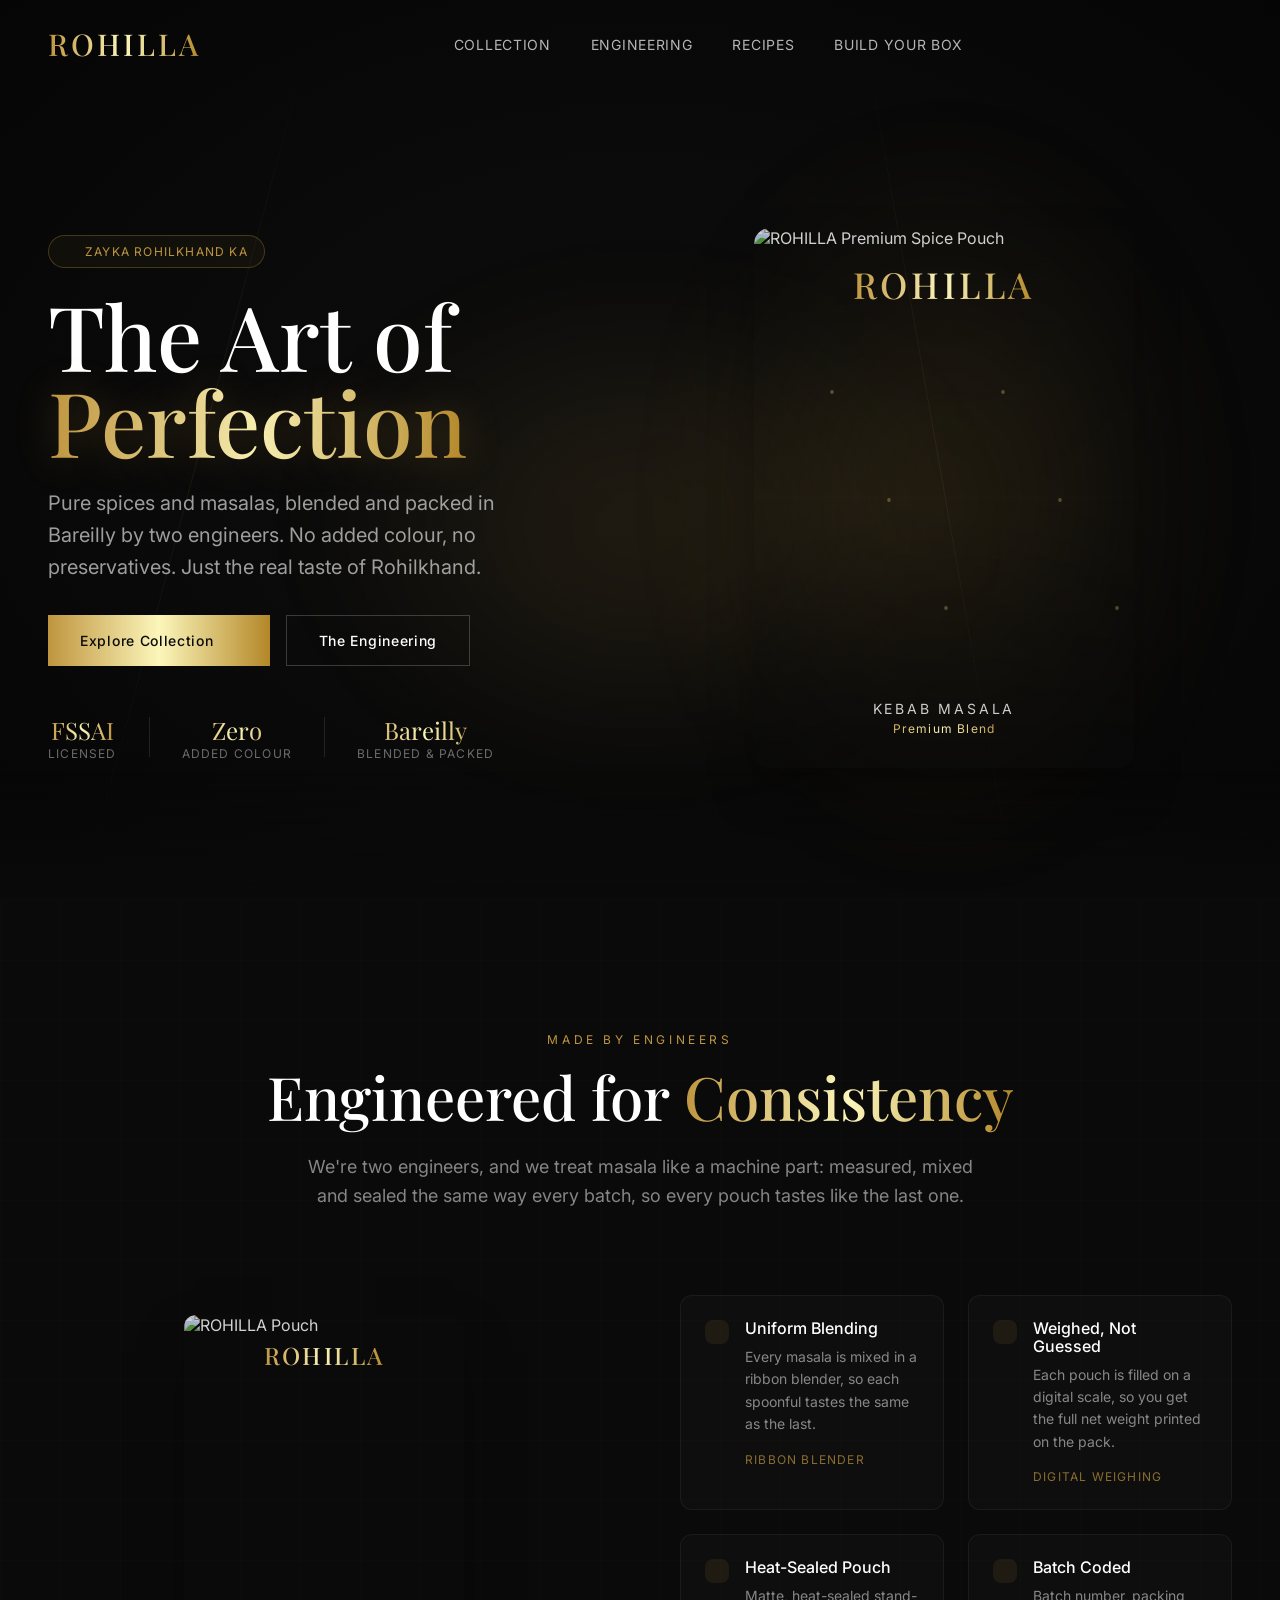
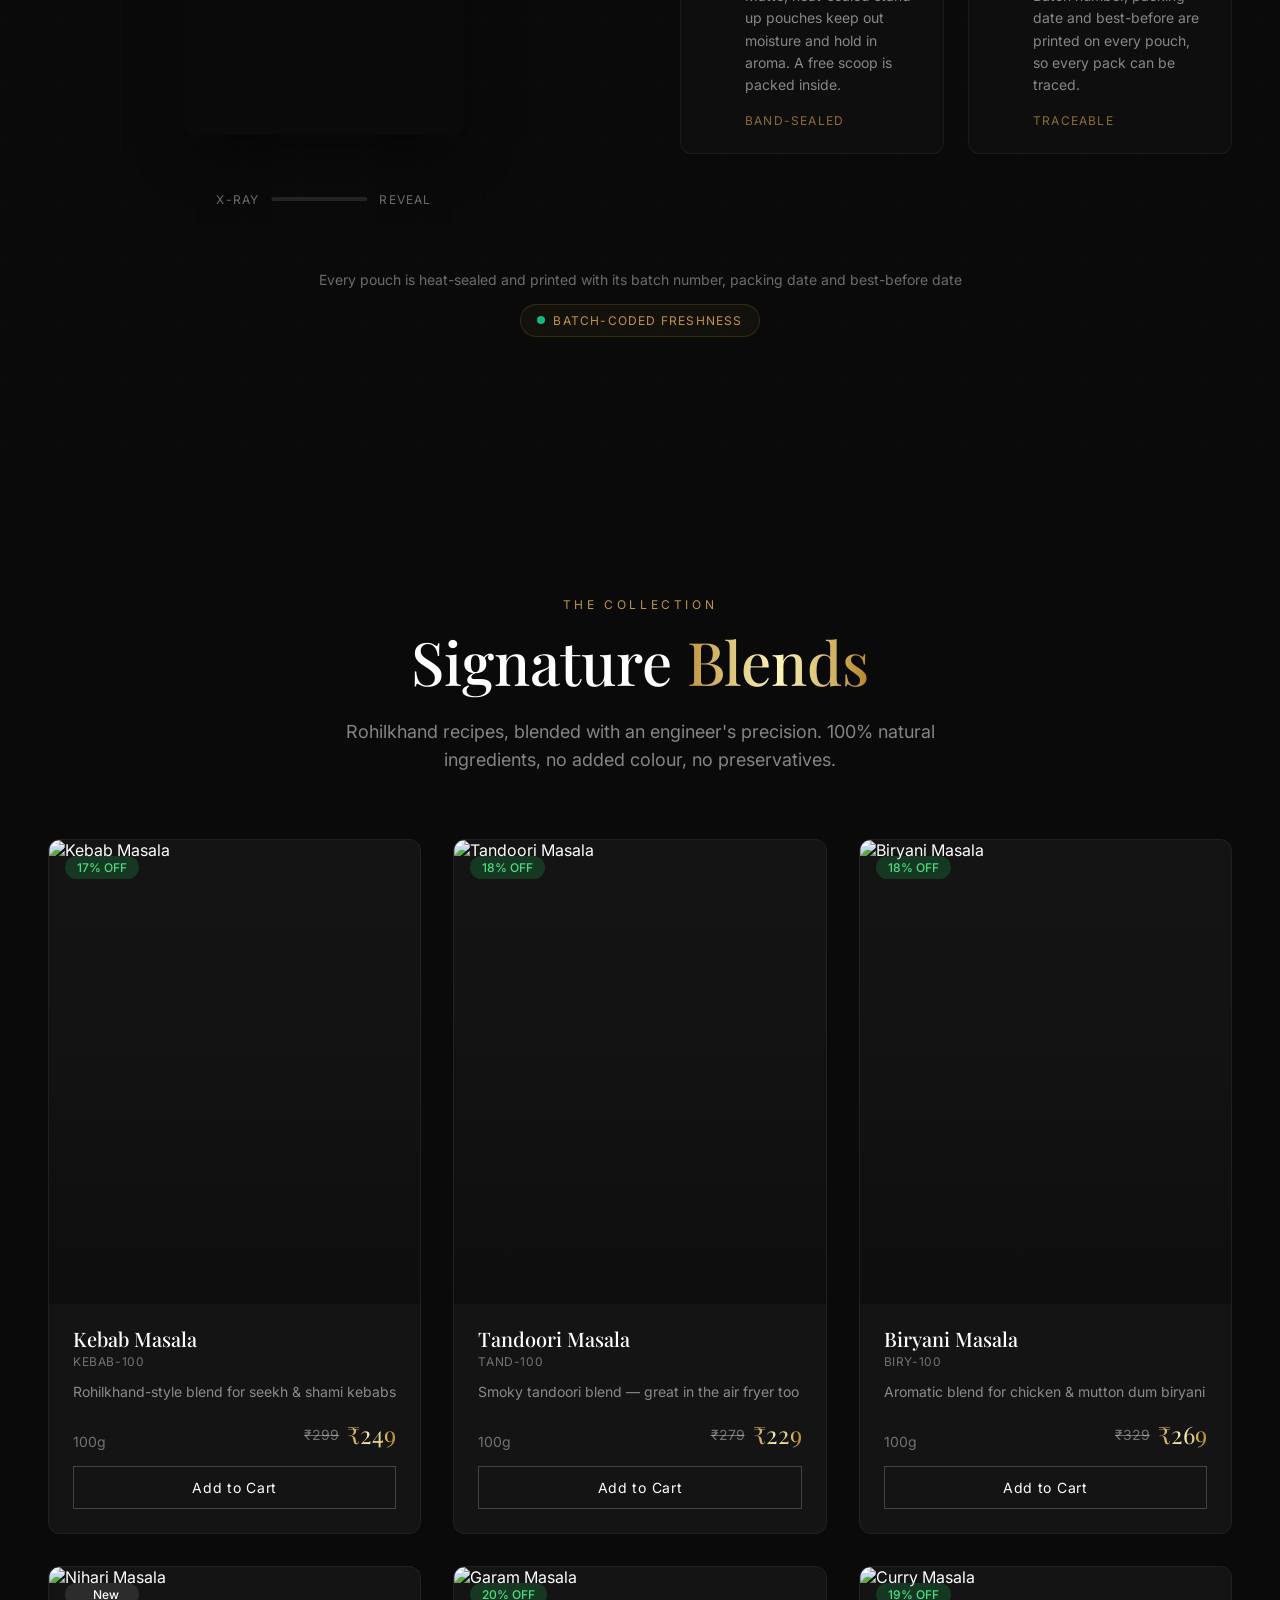
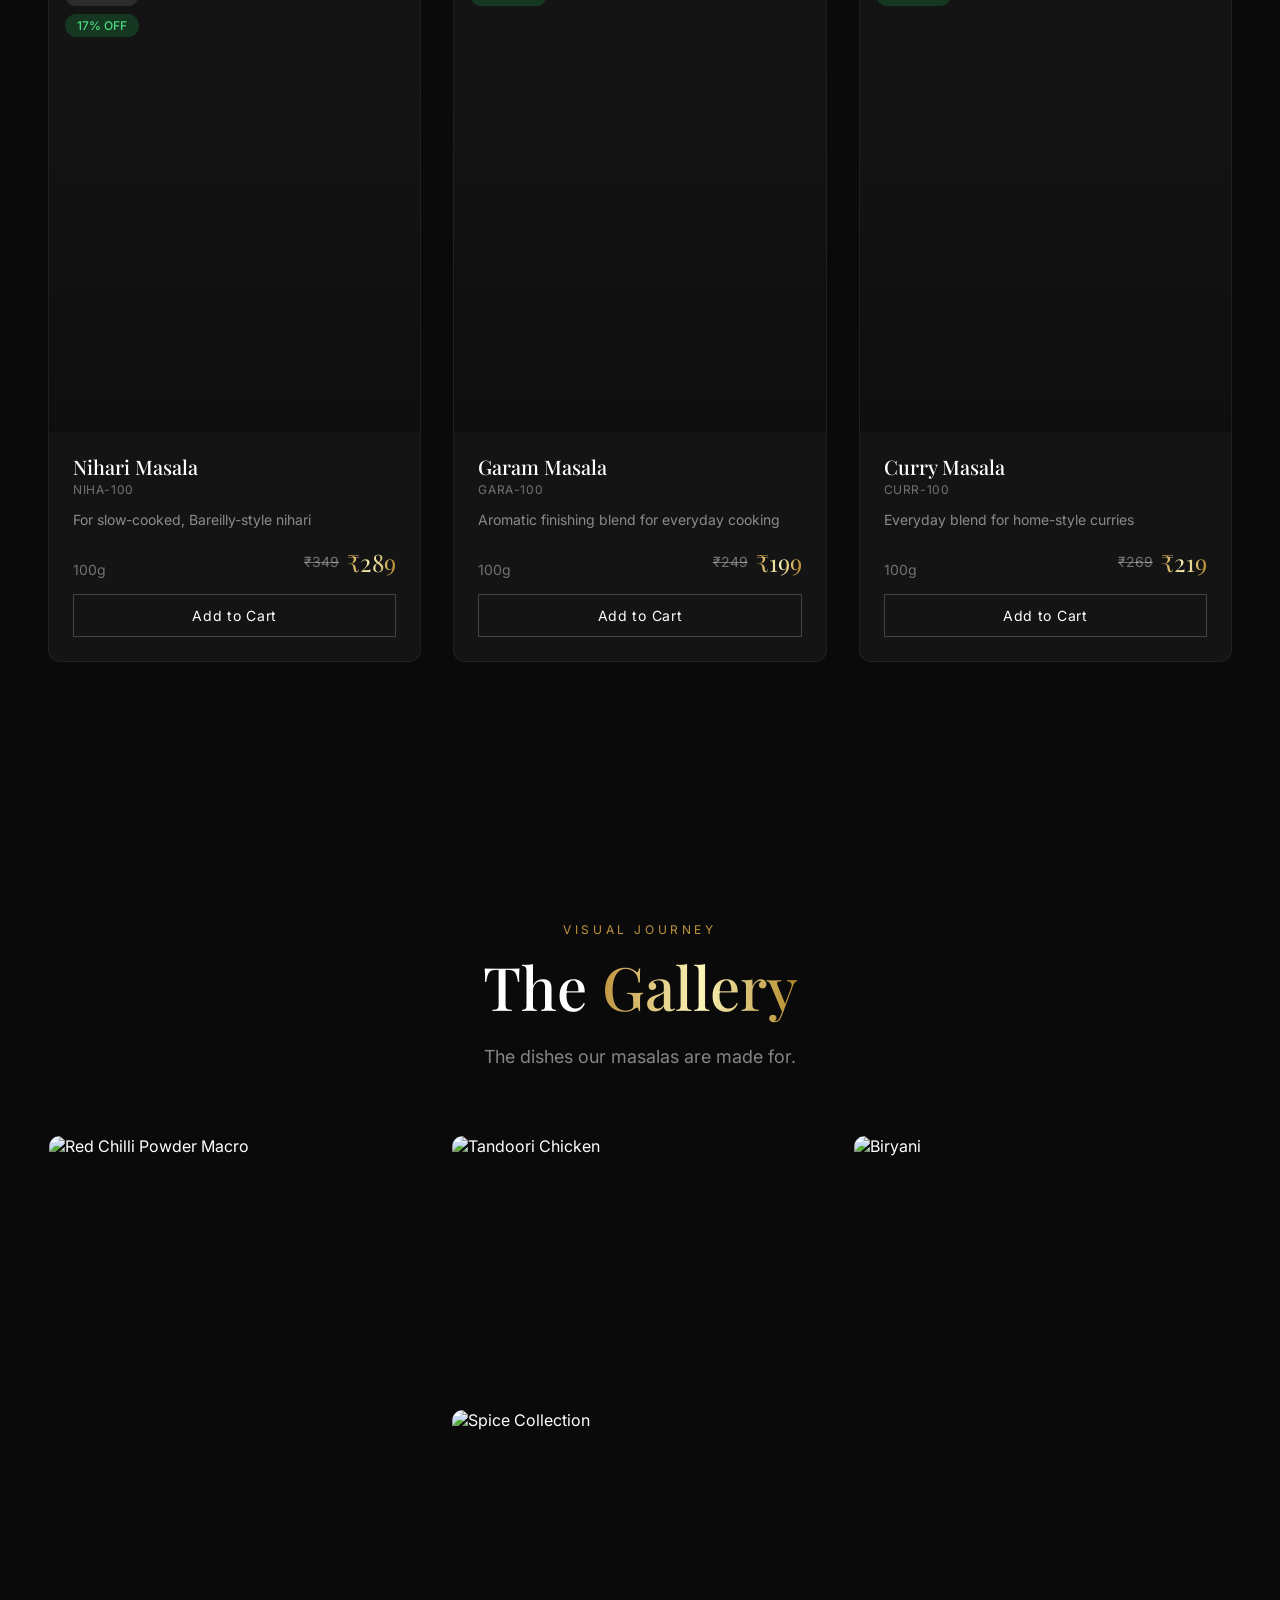
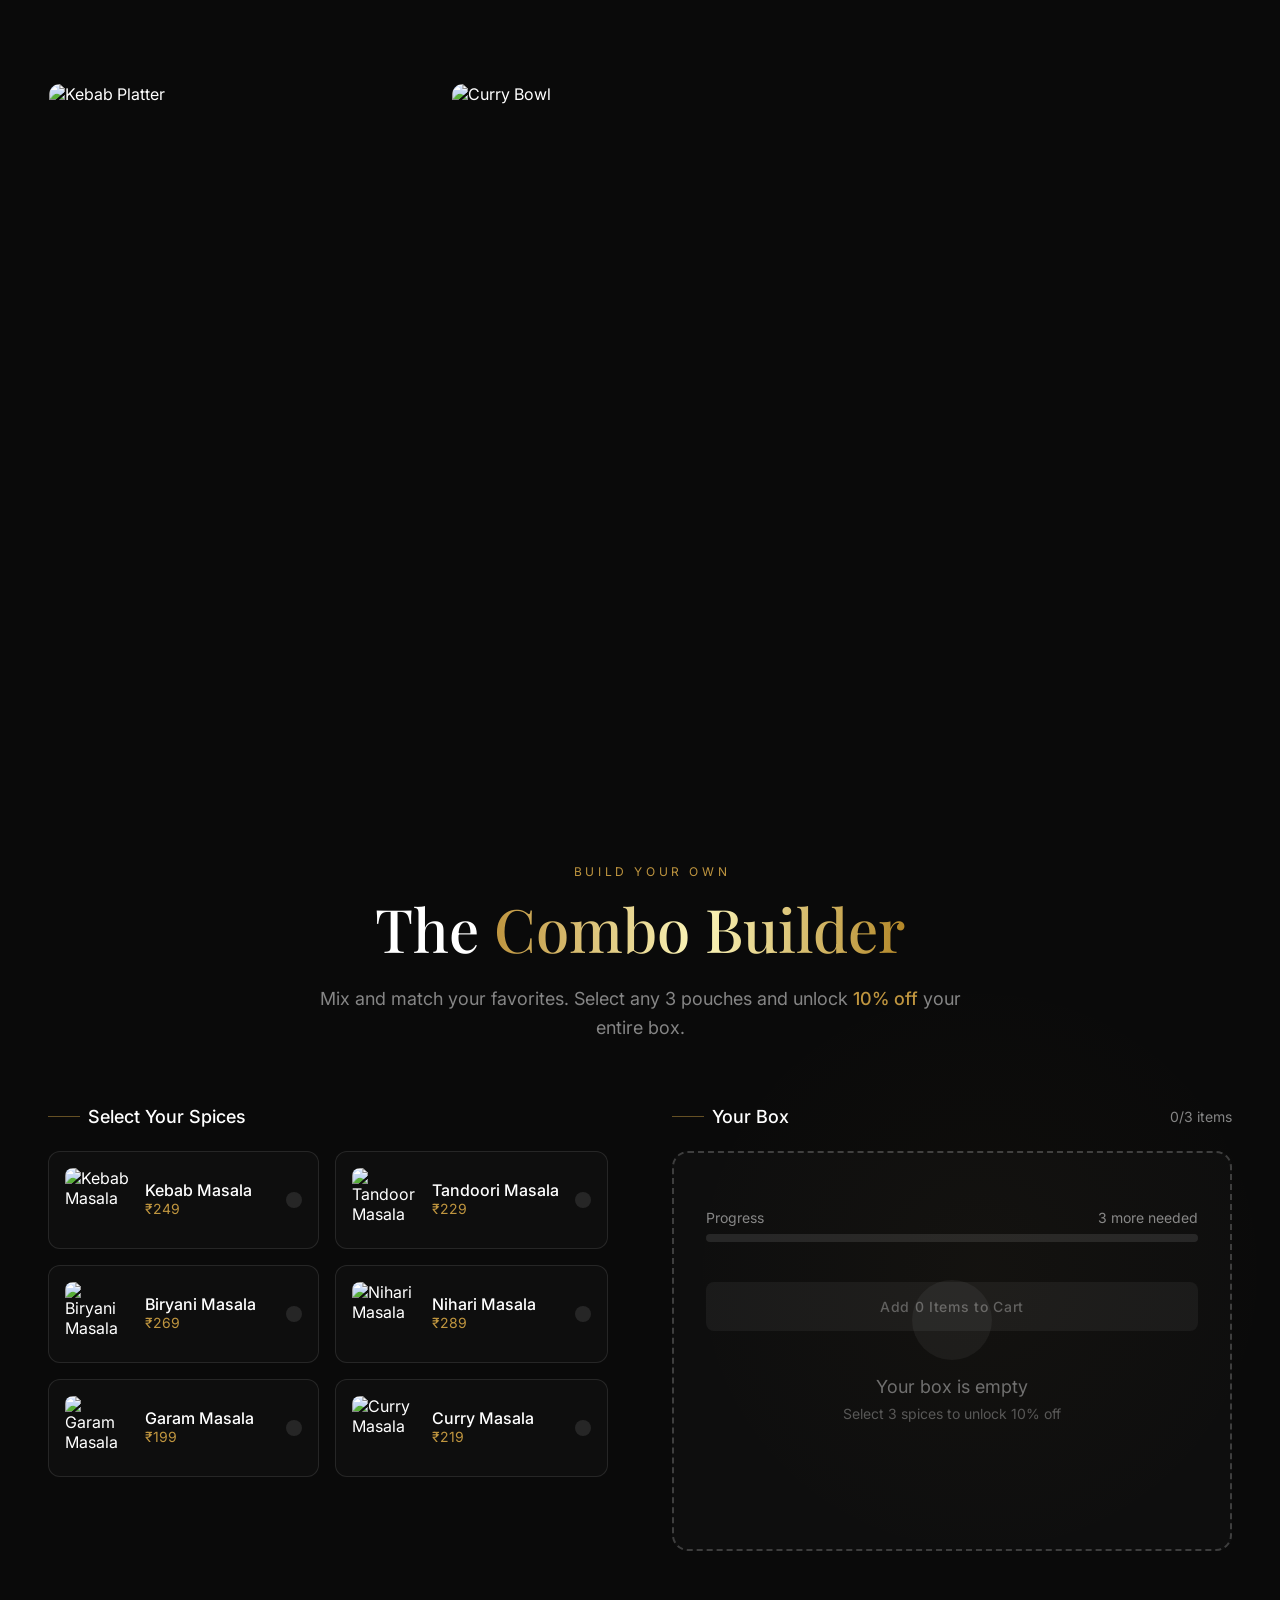
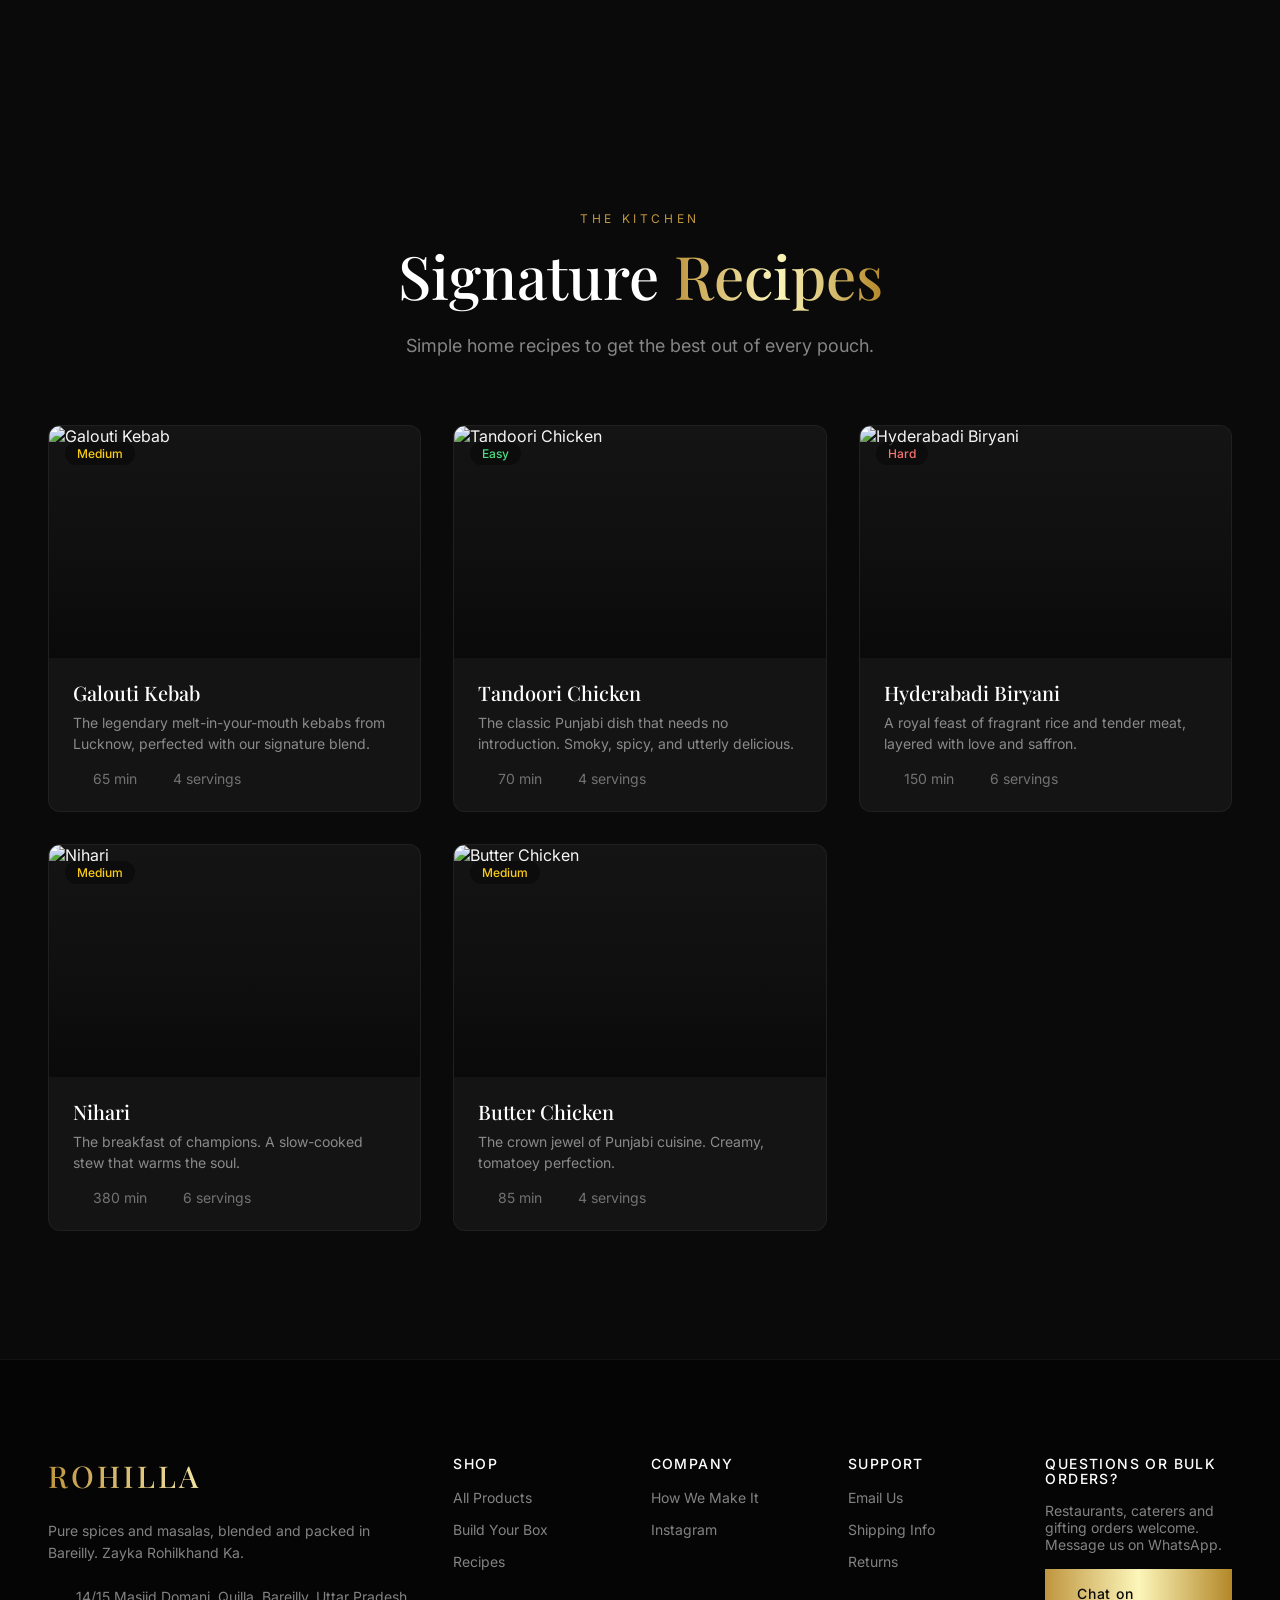
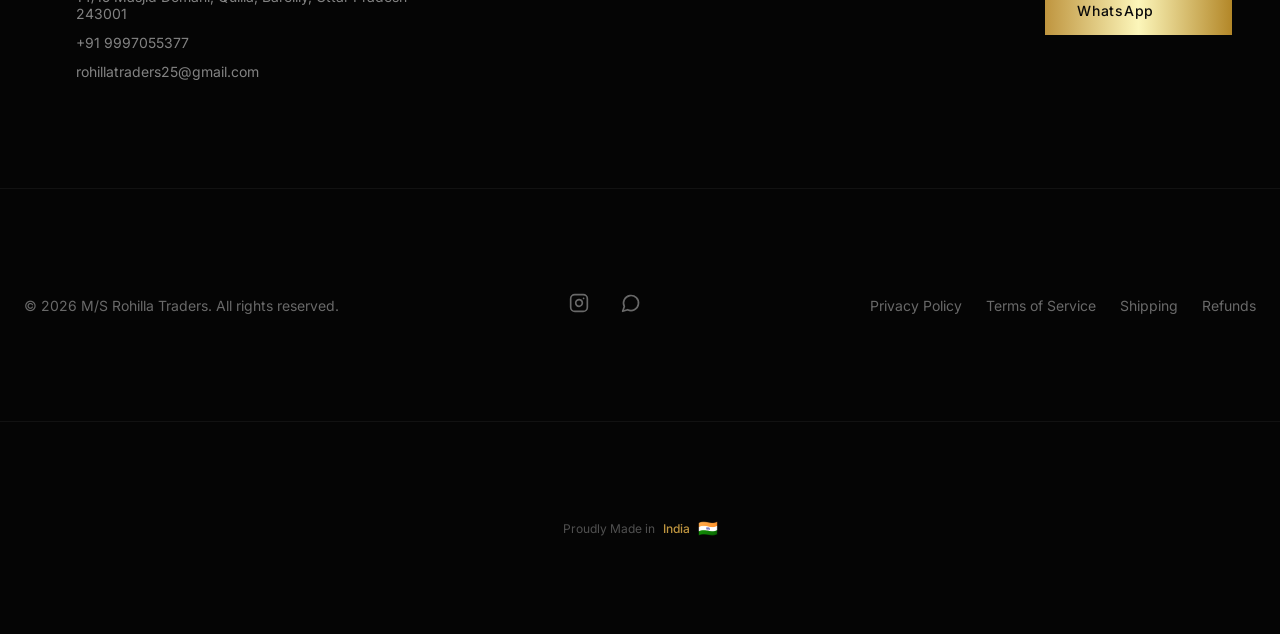
==== commit 2735c4c6: "Add files via upload" ====
--- a/index.html
+++ b/index.html
@@ -4,6 +4,15 @@
   <meta charset="UTF-8" />
   <meta name="viewport" content="width=device-width, initial-scale=1.0" />
   <title>ROHILLA - Premium Indian Spices</title>
+  <meta name="description" content="Rohilla Spices — pure spices and masalas blended and packed in Bareilly. Tandoori, Kebab, Nihari and Biryani masala with no added colour and no preservatives. Order on WhatsApp." />
+  <meta name="theme-color" content="#0a0a0a" />
+  <link rel="canonical" href="https://rohillatraders.com/" />
+  <meta property="og:type" content="website" />
+  <meta property="og:title" content="ROHILLA — Zayka Rohilkhand Ka" />
+  <meta property="og:description" content="Pure spices and masalas from Bareilly. No added colour, no preservatives." />
+  <meta property="og:url" content="https://rohillatraders.com/" />
+  <meta property="og:image" content="https://images.unsplash.com/photo-1596040033229-a9821ebd058d?w=1200&q=80" />
+  <link rel="icon" href="data:image/svg+xml,%3Csvg xmlns='http://www.w3.org/2000/svg' viewBox='0 0 64 64'%3E%3Crect width='64' height='64' rx='14' fill='%230a0a0a'/%3E%3Ctext x='32' y='45' font-family='Georgia,serif' font-size='38' text-anchor='middle' fill='%23BF953F'%3ER%3C/text%3E%3C/svg%3E" />
 
   <!--
     HOW THIS WEBSITE IS ORGANISED — read this once:
@@ -86,7 +95,7 @@
           <div class="hero-text">
             <div class="hero-eyebrow fade-in" style="--fade-delay:0.2s">
               <i data-lucide="sparkles"></i>
-              <span>Premium Indian Spices</span>
+              <span>Zayka Rohilkhand Ka</span>
             </div>
 
             <h1 class="hero-title fade-in" style="--fade-delay:0.4s">
@@ -95,8 +104,8 @@
             </h1>
 
             <p class="hero-desc fade-in" style="--fade-delay:0.6s">
-              Handcrafted spice blends from the heart of India.
-              Each pouch tells a story of tradition, precision, and uncompromising quality.
+              Pure spices and masalas, blended and packed in Bareilly by two engineers.
+              No added colour, no preservatives. Just the real taste of Rohilkhand.
             </p>
 
             <div class="hero-buttons fade-in" style="--fade-delay:0.8s">
@@ -158,9 +167,9 @@
       <div class="section-inner">
 
         <div class="section-header reveal">
-          <span class="eyebrow">The Architecture</span>
-          <h2>Engineered for <span class="gold-gradient">Excellence</span></h2>
-          <p>Every element of our packaging is meticulously designed to preserve the integrity of our spices while delivering an unparalleled user experience.</p>
+          <span class="eyebrow">Made by Engineers</span>
+          <h2>Engineered for <span class="gold-gradient">Consistency</span></h2>
+          <p>We're two engineers, and we treat masala like a machine part: measured, mixed and sealed the same way every batch, so every pouch tastes like the last one.</p>
         </div>
 
         <div class="engineering-grid">
@@ -183,11 +192,11 @@
                 <g id="xray-particles"></g>
               </svg>
 
-              <div class="xray-label xray-label-1" data-reveal="0.5"><div class="dash"></div><span>3-Layer Barrier</span></div>
-              <div class="xray-label xray-label-2" data-reveal="0.6"><span>Aroma Seal</span><div class="dash"></div></div>
+              <div class="xray-label xray-label-1" data-reveal="0.5"><div class="dash"></div><span>Matte Stand-Up Pouch</span></div>
+              <div class="xray-label xray-label-2" data-reveal="0.6"><span>Heat Seal</span><div class="dash"></div></div>
               <div class="xray-label xray-label-3" data-reveal="0.7">
-                <div class="xray-label-3-name">Integrated Dosing Scoop</div>
-                <div class="xray-label-3-sub">Precision: 5g</div>
+                <div class="xray-label-3-name">Free Scoop Inside</div>
+                <div class="xray-label-3-sub">In every pouch</div>
               </div>
             </div>
 
@@ -204,10 +213,10 @@
         </div>
 
         <div class="engineering-cta reveal">
-          <p>Every pouch is sealed with nitrogen flushing to ensure maximum freshness</p>
+          <p>Every pouch is heat-sealed and printed with its batch number, packing date and best-before date</p>
           <div class="freshness-badge">
             <div class="pulse-dot"></div>
-            <span>24-Month Freshness Guarantee</span>
+            <span>Batch-Coded Freshness</span>
           </div>
         </div>
 
@@ -225,15 +234,11 @@
         <div class="section-header reveal">
           <span class="eyebrow">The Collection</span>
           <h2>Signature <span class="gold-gradient">Blends</span></h2>
-          <p>Each blend is a masterpiece, crafted from generations of culinary wisdom and perfected through modern precision.</p>
+          <p>Rohilkhand recipes, blended with an engineer's precision. 100% natural ingredients, no added colour, no preservatives.</p>
         </div>
 
         <div id="product-grid" class="product-grid">
           <!-- Filled by app.js -->
-        </div>
-
-        <div class="collection-cta reveal">
-          <button class="btn btn-gold-outline">View Full Collection</button>
         </div>
       </div>
     </section>
@@ -248,7 +253,7 @@
         <div class="section-header reveal">
           <span class="eyebrow">Visual Journey</span>
           <h2>The <span class="gold-gradient">Gallery</span></h2>
-          <p>A visual celebration of color, texture, and flavor that defines the ROHILLA experience.</p>
+          <p>The dishes our masalas are made for.</p>
         </div>
         <div id="gallery-grid" class="gallery-grid">
           <!-- Filled by app.js -->
@@ -317,9 +322,9 @@
     <section id="recipes" class="recipes">
       <div class="section-inner">
         <div class="section-header reveal">
-          <span class="eyebrow">The Lab</span>
+          <span class="eyebrow">The Kitchen</span>
           <h2>Signature <span class="gold-gradient">Recipes</span></h2>
-          <p>Unlock the full potential of our spices with recipes crafted by master chefs and passed down through generations.</p>
+          <p>Simple home recipes to get the best out of every pouch.</p>
         </div>
         <div id="recipe-grid" class="recipe-grid">
           <!-- Filled by app.js -->
@@ -341,7 +346,7 @@
 
         <div class="footer-brand reveal">
           <span class="footer-logo gold-gradient">ROHILLA</span>
-          <p class="footer-tagline">Premium Indian spices, crafted with precision and passion. Bringing the authentic flavors of India to your kitchen.</p>
+          <p class="footer-tagline">Pure spices and masalas, blended and packed in Bareilly. Zayka Rohilkhand Ka.</p>
           <!-- Address / phone / email are filled from CONFIG in data.js -->
           <div id="footer-contacts" class="footer-contacts"></div>
         </div>
@@ -350,56 +355,47 @@
           <div class="footer-col reveal">
             <h4>Shop</h4>
             <ul>
-              <li><a href="#">All Products</a></li>
-              <li><a href="#">Bestsellers</a></li>
-              <li><a href="#">New Arrivals</a></li>
-              <li><a href="#">Gift Cards</a></li>
+              <li><a href="#collection">All Products</a></li>
+              <li><a href="#combo-builder">Build Your Box</a></li>
+              <li><a href="#recipes">Recipes</a></li>
             </ul>
           </div>
           <div class="footer-col reveal">
             <h4>Company</h4>
             <ul>
-              <li><a href="#">Our Story</a></li>
-              <li><a href="#">The Lab</a></li>
-              <li><a href="#">Sustainability</a></li>
-              <li><a href="#">Careers</a></li>
+              <li><a href="#engineering">How We Make It</a></li>
+              <li><a data-instagram-link href="#" target="_blank" rel="noopener">Instagram</a></li>
             </ul>
           </div>
           <div class="footer-col reveal">
             <h4>Support</h4>
             <ul>
-              <li><a href="#">Contact Us</a></li>
-              <li><a href="#">FAQs</a></li>
-              <li><a href="#">Shipping Info</a></li>
-              <li><a href="#">Returns</a></li>
+              <li><a data-email-link href="#">Email Us</a></li>
+              <li><a href="legal/shipping.html">Shipping Info</a></li>
+              <li><a href="legal/refund.html">Returns</a></li>
             </ul>
           </div>
         </div>
 
+        <!-- Replaces the old newsletter box (it didn't save emails anywhere). -->
         <div class="footer-newsletter reveal">
-          <h4>Stay Updated</h4>
-          <p>Subscribe for exclusive recipes and offers.</p>
-          <form onsubmit="event.preventDefault(); alert('Thanks for subscribing!');">
-            <input type="email" placeholder="Your email" required />
-            <button type="submit" class="btn btn-gold w-full">Subscribe</button>
-          </form>
+          <h4>Questions or Bulk Orders?</h4>
+          <p>Restaurants, caterers and gifting orders welcome. Message us on WhatsApp.</p>
+          <a data-whatsapp-link href="#" target="_blank" rel="noopener" class="btn btn-gold w-full">Chat on WhatsApp</a>
         </div>
       </div>
     </div>
 
     <div class="footer-bottom">
       <div class="section-inner footer-bottom-inner">
-        <p>© 2024 ROHILLA. All rights reserved.</p>
+        <p>© <span data-year>2026</span> M/S Rohilla Traders. All rights reserved.</p>
         <div class="footer-socials">
           <!-- Brand logos are NOT shipped by lucide (trademark reasons), so they're inlined here -->
-          <a href="#" aria-label="Instagram">
+          <a data-instagram-link href="#" target="_blank" rel="noopener" aria-label="Instagram">
             <svg xmlns="http://www.w3.org/2000/svg" width="20" height="20" viewBox="0 0 24 24" fill="none" stroke="currentColor" stroke-width="2" stroke-linecap="round" stroke-linejoin="round"><rect width="20" height="20" x="2" y="2" rx="5" ry="5"/><path d="M16 11.37A4 4 0 1 1 12.63 8 4 4 0 0 1 16 11.37z"/><line x1="17.5" x2="17.51" y1="6.5" y2="6.5"/></svg>
           </a>
-          <a href="#" aria-label="Twitter">
-            <svg xmlns="http://www.w3.org/2000/svg" width="20" height="20" viewBox="0 0 24 24" fill="none" stroke="currentColor" stroke-width="2" stroke-linecap="round" stroke-linejoin="round"><path d="M22 4s-.7 2.1-2 3.4c1.6 10-9.4 17.3-18 11.6 2.2.1 4.4-.6 6-2C3 15.5.5 9.6 3 5c2.2 2.6 5.6 4.1 9 4-.9-4.2 4-6.6 7-3.8 1.1 0 3-1.2 3-1.2z"/></svg>
-          </a>
-          <a href="#" aria-label="YouTube">
-            <svg xmlns="http://www.w3.org/2000/svg" width="20" height="20" viewBox="0 0 24 24" fill="none" stroke="currentColor" stroke-width="2" stroke-linecap="round" stroke-linejoin="round"><path d="M2.5 17a24.12 24.12 0 0 1 0-10 2 2 0 0 1 1.4-1.4 49.56 49.56 0 0 1 16.2 0A2 2 0 0 1 21.5 7a24.12 24.12 0 0 1 0 10 2 2 0 0 1-1.4 1.4 49.55 49.55 0 0 1-16.2 0A2 2 0 0 1 2.5 17"/><path d="m10 15 5-3-5-3z"/></svg>
+          <a data-whatsapp-link href="#" target="_blank" rel="noopener" aria-label="WhatsApp">
+            <svg xmlns="http://www.w3.org/2000/svg" width="20" height="20" viewBox="0 0 24 24" fill="none" stroke="currentColor" stroke-width="2" stroke-linecap="round" stroke-linejoin="round"><path d="M7.9 20A9 9 0 1 0 4 16.1L2 22Z"/></svg>
           </a>
         </div>
         <div class="footer-legal">
@@ -416,11 +412,12 @@
         <span>Proudly Made in</span>
         <span class="gold-text">India</span>
         <span class="india-flag">🇮🇳</span>
-        <span class="footer-sep">•</span>
-        <!-- FSSAI number is required to be displayed for packaged food. Set in CONFIG.fssaiLicense -->
-        <span>FSSAI Lic: <span id="footer-fssai" class="gold-text">—</span></span>
-        <span class="footer-sep">•</span>
-        <span>GSTIN: <span id="footer-gstin" class="gold-text">—</span></span>
+        <!-- FSSAI number is required to be displayed for packaged food. Set in CONFIG.fssaiLicense.
+             These rows stay hidden while the value is still the 'XXXX' placeholder. -->
+        <span class="footer-sep" data-fssai-row>•</span>
+        <span data-fssai-row>FSSAI Lic: <span id="footer-fssai" class="gold-text">—</span></span>
+        <span class="footer-sep" data-gstin-row>•</span>
+        <span data-gstin-row>GSTIN: <span id="footer-gstin" class="gold-text">—</span></span>
       </div>
     </div>
   </footer>
@@ -462,7 +459,7 @@
         <span>Proceed to Checkout</span>
         <i data-lucide="arrow-right"></i>
       </button>
-      <p class="cart-shipping-note">Free shipping on orders above ₹500</p>
+      <p class="cart-shipping-note">Prices include GST · Free shipping on orders of ₹500+</p>
     </div>
   </aside>
 
@@ -480,7 +477,7 @@
       </button>
       <div class="checkout-header">
         <h2>Complete Your Order</h2>
-        <p>We'll confirm your order on WhatsApp within minutes.</p>
+        <p>We'll confirm your order, delivery date and payment on WhatsApp.</p>
       </div>
 
       <form id="checkout-form" class="checkout-form" novalidate>
@@ -544,8 +541,8 @@
               <div class="checkout-row-line"><span>Subtotal</span><span id="co-subtotal">₹0</span></div>
               <div class="checkout-row-line discount" id="co-discount-row" hidden><span>Combo discount</span><span id="co-discount">-₹0</span></div>
               <div class="checkout-row-line"><span id="co-shipping-label">Shipping</span><span id="co-shipping">₹0</span></div>
-              <div class="checkout-row-line"><span>GST (5%)</span><span id="co-gst">₹0</span></div>
               <div class="checkout-row-line total"><span>Total</span><span id="co-total" class="gold-gradient">₹0</span></div>
+              <div class="checkout-row-line"><span>Includes GST (5%)</span><span id="co-gst">₹0</span></div>
             </div>
 
             <button type="submit" id="co-whatsapp-btn" class="btn btn-gold w-full checkout-pay-btn">
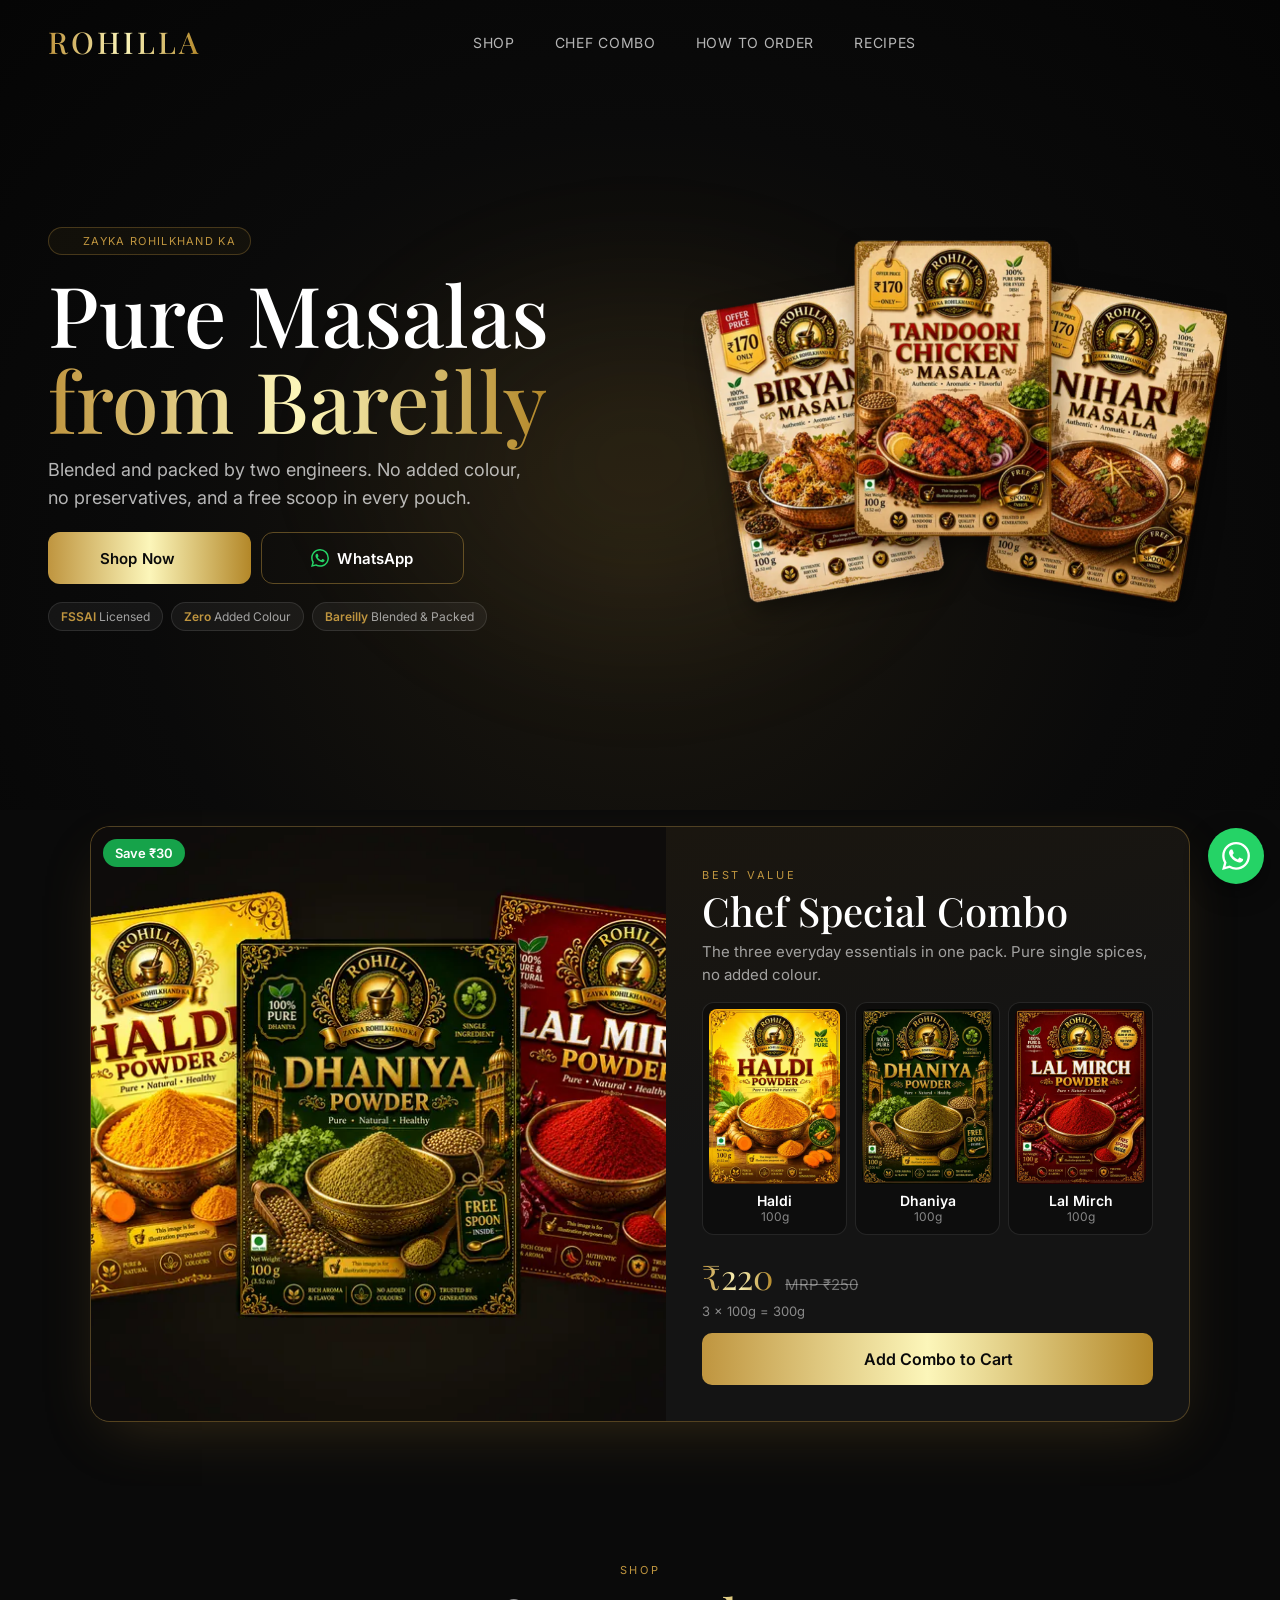
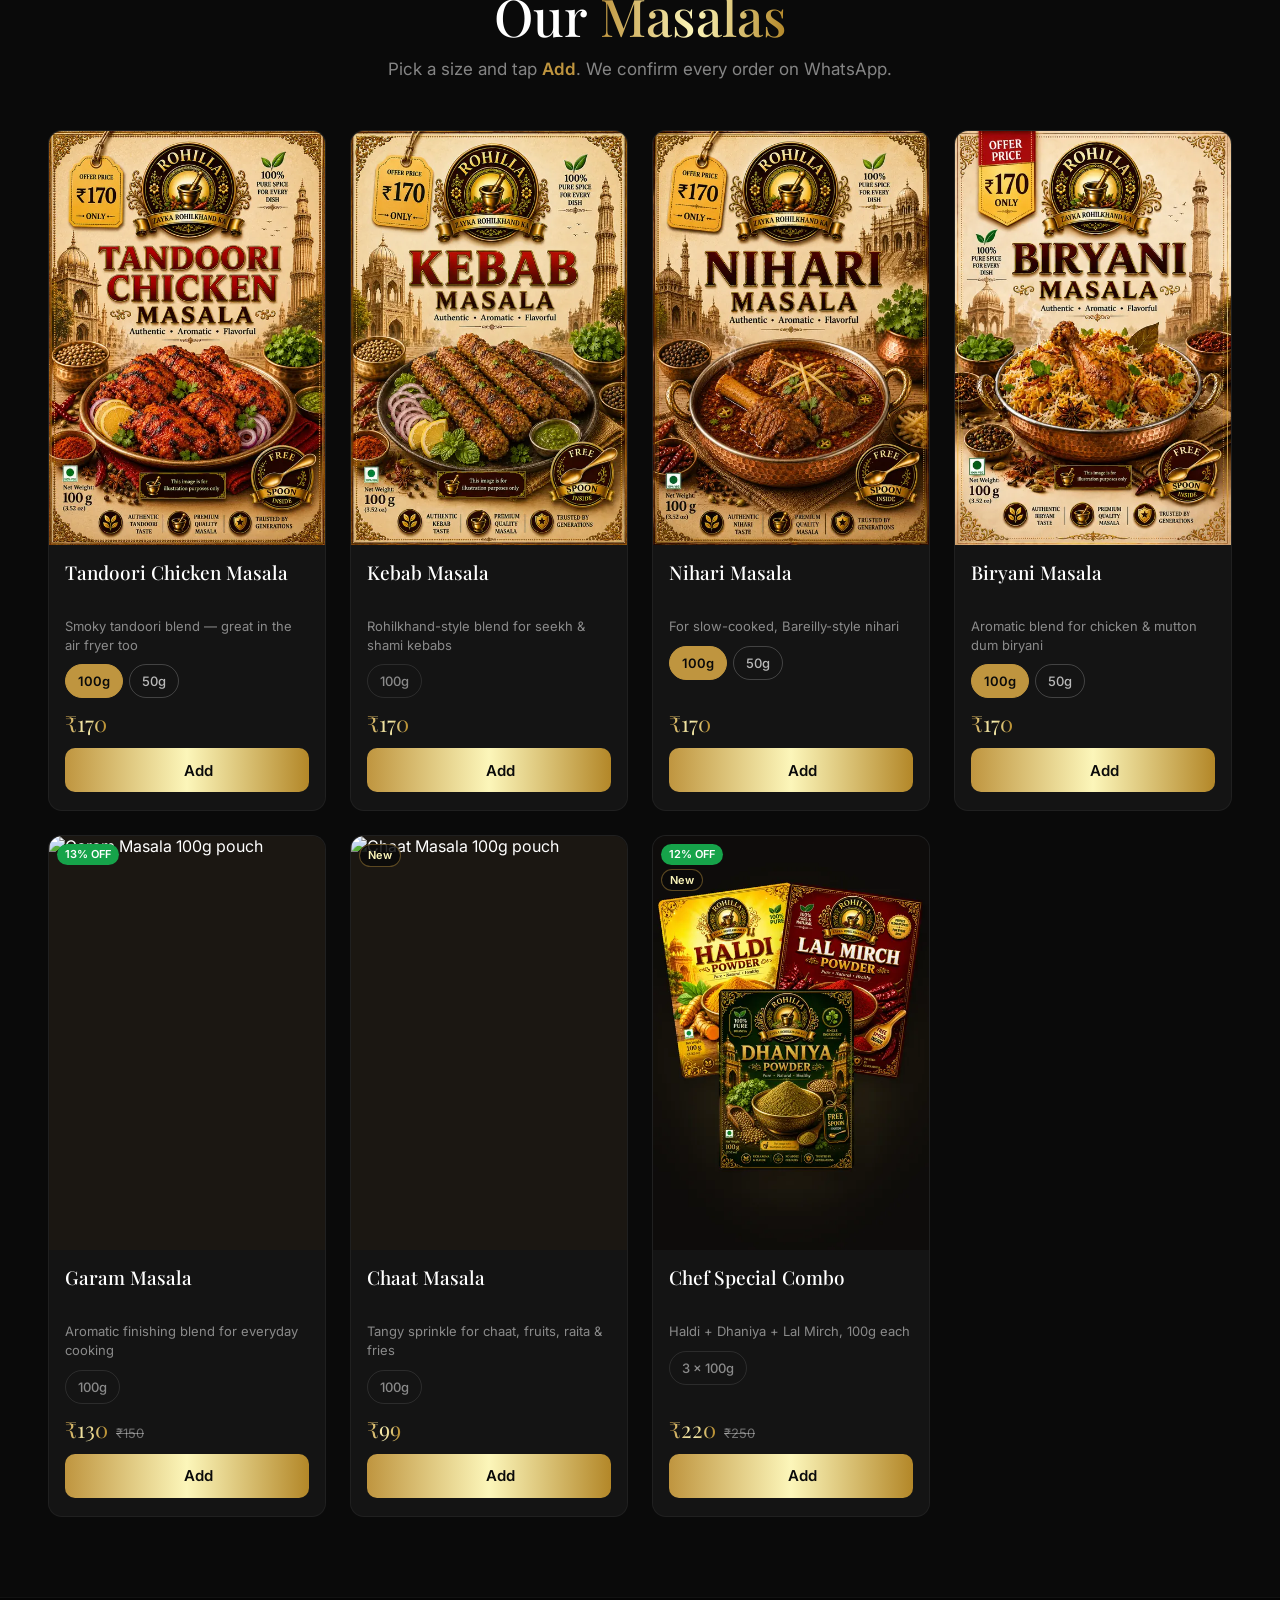
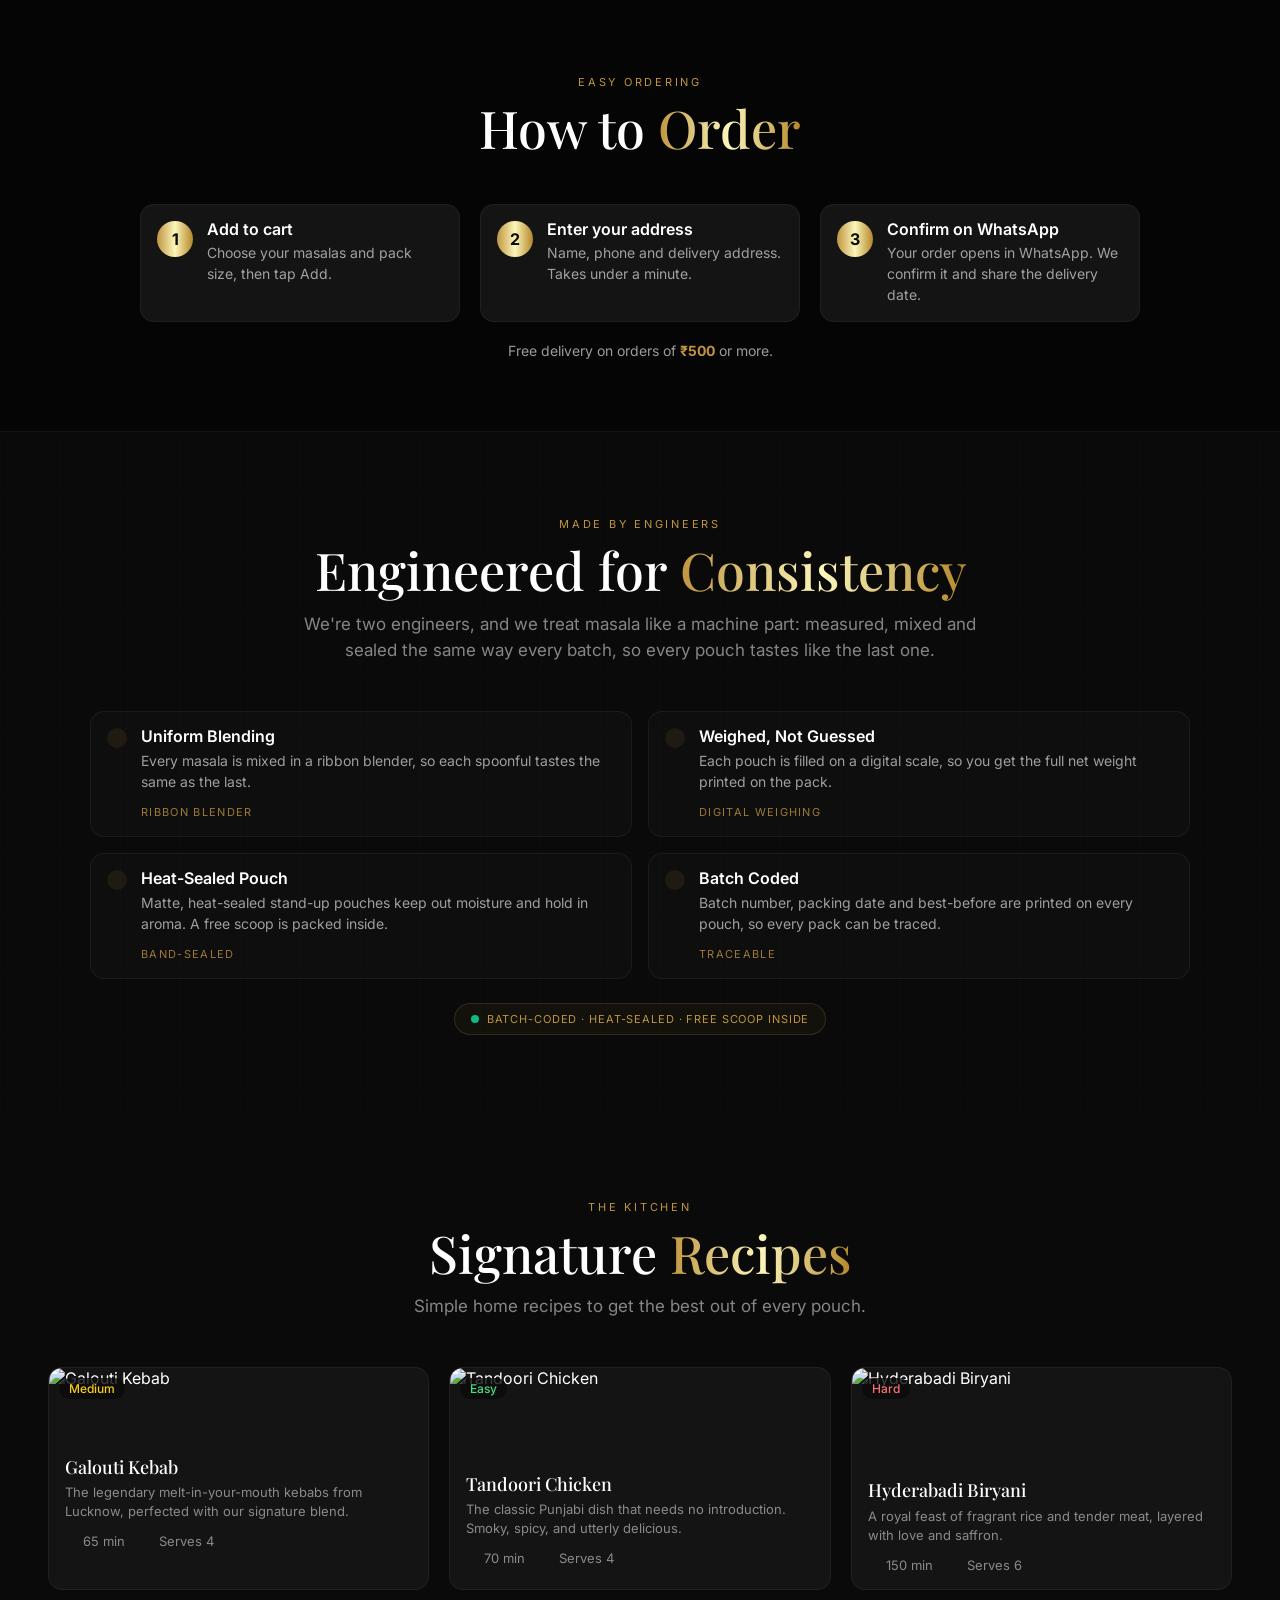
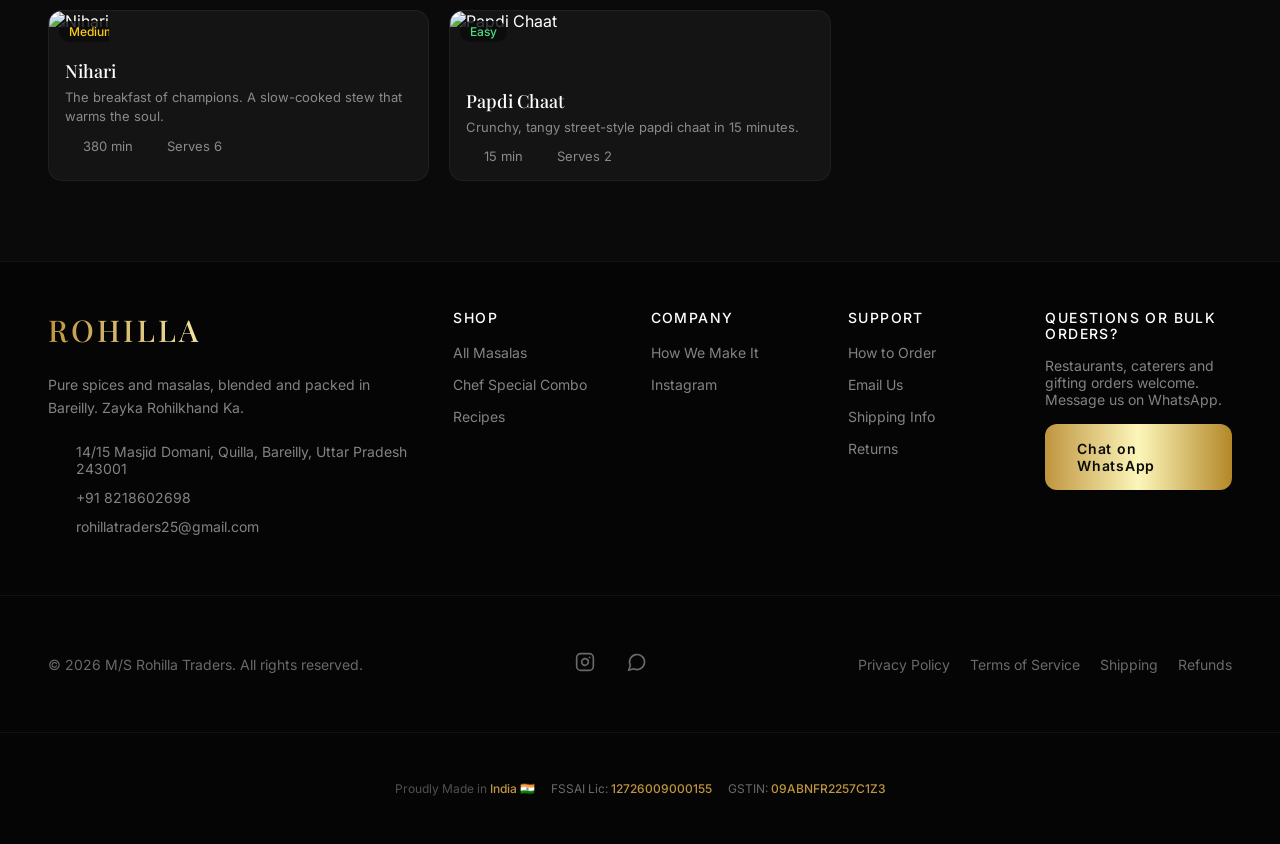
==== commit e3d90e93: "Add files via upload" ====
--- a/index.html
+++ b/index.html
@@ -2,53 +2,52 @@
 <html lang="en">
 <head>
   <meta charset="UTF-8" />
-  <meta name="viewport" content="width=device-width, initial-scale=1.0" />
+  <meta name="viewport" content="width=device-width, initial-scale=1.0, viewport-fit=cover" />
   <title>ROHILLA - Premium Indian Spices</title>
   <meta name="description" content="Rohilla Spices — pure spices and masalas blended and packed in Bareilly. Tandoori, Kebab, Nihari and Biryani masala with no added colour and no preservatives. Order on WhatsApp." />
   <meta name="theme-color" content="#0a0a0a" />
   <link rel="canonical" href="https://rohillatraders.com/" />
   <meta property="og:type" content="website" />
   <meta property="og:title" content="ROHILLA — Zayka Rohilkhand Ka" />
-  <meta property="og:description" content="Pure spices and masalas from Bareilly. No added colour, no preservatives." />
+  <meta property="og:description" content="Pure spices and masalas from Bareilly. No added colour, no preservatives. Order on WhatsApp." />
   <meta property="og:url" content="https://rohillatraders.com/" />
-  <meta property="og:image" content="https://images.unsplash.com/photo-1596040033229-a9821ebd058d?w=1200&q=80" />
+  <meta property="og:image" content="https://rohillatraders.com/img/og-image.jpg" />
+  <meta property="og:image:width" content="1200" />
+  <meta property="og:image:height" content="630" />
   <link rel="icon" href="data:image/svg+xml,%3Csvg xmlns='http://www.w3.org/2000/svg' viewBox='0 0 64 64'%3E%3Crect width='64' height='64' rx='14' fill='%230a0a0a'/%3E%3Ctext x='32' y='45' font-family='Georgia,serif' font-size='38' text-anchor='middle' fill='%23BF953F'%3ER%3C/text%3E%3C/svg%3E" />
 
   <!--
     HOW THIS WEBSITE IS ORGANISED — read this once:
-      data.js     → ALL your products, recipes, gallery photos, prices.
+      data.js     → ALL your products, recipes, prices and business details.
                     This is the file to edit when you want to change content.
-      styles.css  → How everything looks (colours, spacing, animations).
-      app.js      → How everything behaves (cart, scroll, animations, etc).
-      index.html  → This file. The page layout, broken into commented
-                    sections you can find easily.
-
-    EXTERNAL LIBRARIES (loaded from internet — no install needed):
-      • Google Fonts (Playfair Display + Inter)
-      • Lucide icons       — pretty SVG icons
-      • GSAP + ScrollTrigger — scroll-linked animations (x-ray reveal)
-      • Lenis              — buttery smooth scrolling
-      • Razorpay checkout  — loaded on demand when user clicks "Checkout"
+      img/        → Product photos (small WebP files, made from "rohilla images").
+      styles.css  → How everything looks. Written mobile-first.
+      app.js      → How everything behaves (cart, checkout, WhatsApp order).
+      index.html  → This file. The page layout, in commented sections.
+
+    After editing styles.css / data.js / app.js, bump the ?v= number on the
+    <link>/<script> tags below so visitors' phones load the new version.
+
+    EXTERNAL LIBRARIES: Google Fonts (Playfair Display + Inter), Lucide icons.
   -->
 
   <link rel="preconnect" href="https://fonts.googleapis.com" />
   <link rel="preconnect" href="https://fonts.gstatic.com" crossorigin />
-  <link rel="stylesheet" href="https://fonts.googleapis.com/css2?family=Playfair+Display:ital,wght@0,400;0,500;0,600;0,700;1,400;1,500&family=Inter:wght@300;400;500;600;700&display=swap" />
-
-  <link rel="stylesheet" href="styles.css" />
+  <link rel="stylesheet" href="https://fonts.googleapis.com/css2?family=Playfair+Display:wght@500;600&family=Inter:wght@400;500;600&display=swap" />
+  <link rel="preload" as="image" href="img/hero-pouches.webp" type="image/webp" />
+
+  <link rel="stylesheet" href="styles.css?v=5" />
 </head>
 <body>
 
   <!-- =================================================================
-       SECTION 1 — NAVIGATION (top bar)
-       Links live in app.js inside the NAV_LINKS array.
-       Logo text is right here in the HTML.
+       NAVIGATION (top bar). Menu items live in app.js → NAV_LINKS.
        ================================================================= -->
   <header id="site-header" class="site-header">
     <div class="nav-inner">
-      <a href="#" class="nav-logo gold-gradient">ROHILLA</a>
-
-      <nav class="nav-links" id="nav-links">
+      <a href="#top" class="nav-logo gold-gradient">ROHILLA</a>
+
+      <nav class="nav-links" id="nav-links" aria-label="Main">
         <!-- Filled by app.js -->
       </nav>
 
@@ -58,7 +57,7 @@
           <span id="cart-badge" class="cart-badge" hidden>0</span>
         </button>
 
-        <button id="mobile-menu-toggle" class="icon-button mobile-only" aria-label="Toggle menu">
+        <button id="mobile-menu-toggle" class="icon-button mobile-only" aria-label="Open menu" aria-expanded="false" aria-controls="mobile-menu">
           <i data-lucide="menu" id="menu-open-icon"></i>
           <i data-lucide="x" id="menu-close-icon" hidden></i>
         </button>
@@ -68,260 +67,162 @@
 
   <!-- Mobile full-screen menu (toggled by app.js) -->
   <div id="mobile-menu" class="mobile-menu" hidden>
-    <nav id="mobile-nav-links" class="mobile-nav-links"></nav>
+    <nav id="mobile-nav-links" class="mobile-nav-links" aria-label="Mobile"></nav>
   </div>
 
 
-  <main>
+  <main id="top">
 
     <!-- ===============================================================
-         SECTION 2 — HERO
-         The big top section with the headline and the 3D pouch.
-         Edit hero copy and trust-indicator numbers right here.
+         HERO — headline, two buttons and the real pouches.
+         Trust chips come from CONFIG.trustIndicators in data.js.
          =============================================================== -->
     <section class="hero">
       <div class="hero-bg-radial"></div>
       <div id="hero-spotlight" class="hero-spotlight"></div>
 
-      <div class="hero-rays">
-        <div class="hero-ray hero-ray-1"></div>
-        <div class="hero-ray hero-ray-2"></div>
-      </div>
-
       <div class="hero-inner">
         <div class="hero-grid">
-
-          <!-- Left: text -->
           <div class="hero-text">
-            <div class="hero-eyebrow fade-in" style="--fade-delay:0.2s">
+            <div class="hero-eyebrow">
               <i data-lucide="sparkles"></i>
               <span>Zayka Rohilkhand Ka</span>
             </div>
 
-            <h1 class="hero-title fade-in" style="--fade-delay:0.4s">
-              <span class="white">The Art of</span><br />
-              <span class="gold-gradient text-shadow-gold">Perfection</span>
+            <h1 class="hero-title">
+              <span class="white">Pure Masalas</span><br />
+              <span class="gold-gradient">from Bareilly</span>
             </h1>
 
-            <p class="hero-desc fade-in" style="--fade-delay:0.6s">
-              Pure spices and masalas, blended and packed in Bareilly by two engineers.
-              No added colour, no preservatives. Just the real taste of Rohilkhand.
+            <p class="hero-desc">
+              Blended and packed by two engineers. No added colour, no preservatives, and a free scoop in every pouch.
             </p>
 
-            <div class="hero-buttons fade-in" style="--fade-delay:0.8s">
-              <button class="btn btn-gold" data-scroll-to="#collection">
-                <span>Explore Collection</span>
-                <i data-lucide="arrow-right"></i>
-              </button>
-              <button class="btn btn-outline" data-scroll-to="#engineering">
-                The Engineering
-              </button>
-            </div>
-
-            <!-- Trust indicators — values come from CONFIG.trustIndicators in data.js.
-                 Edit them THERE, not here. Default values are honest defaults for
-                 a brand-new shop (FSSAI / Natural / Made in India). -->
-            <div id="hero-stats" class="hero-stats fade-in" style="--fade-delay:1.2s"></div>
-          </div>
-
-          <!-- Right: 3D pouch (tilts with mouse) -->
-          <div class="hero-pouch-wrap">
-            <div id="hero-pouch" class="hero-pouch">
-              <div class="pouch-glow"></div>
-              <div class="pouch-card">
-                <img src="https://images.unsplash.com/photo-1596040033229-a9821ebd058d?w=800&q=80" alt="ROHILLA Premium Spice Pouch" />
-                <div class="pouch-overlay"></div>
-                <div class="pouch-logo gold-gradient">ROHILLA</div>
-                <div class="pouch-label">
-                  <div class="pouch-label-name">Kebab Masala</div>
-                  <div class="pouch-label-sub gold-gradient">Premium Blend</div>
-                </div>
-              </div>
-
-              <!-- Floating particles -->
-              <div class="pouch-particles">
-                <div class="particle" style="left:20%; top:30%; --d:3s;   --delay:0s"></div>
-                <div class="particle" style="left:35%; top:50%; --d:3.5s; --delay:0.3s"></div>
-                <div class="particle" style="left:50%; top:70%; --d:4s;   --delay:0.6s"></div>
-                <div class="particle" style="left:65%; top:30%; --d:4.5s; --delay:0.9s"></div>
-                <div class="particle" style="left:80%; top:50%; --d:5s;   --delay:1.2s"></div>
-                <div class="particle" style="left:95%; top:70%; --d:5.5s; --delay:1.5s"></div>
-              </div>
-            </div>
-          </div>
-
-        </div>
-      </div>
-
-      <div class="hero-bottom-fade"></div>
+            <div class="hero-buttons">
+              <a href="#collection" class="btn btn-gold">
+                <span>Shop Now</span>
+                <i data-lucide="arrow-down"></i>
+              </a>
+              <a data-whatsapp-link href="#" target="_blank" rel="noopener" class="btn btn-outline">
+                <svg xmlns="http://www.w3.org/2000/svg" width="18" height="18" viewBox="0 0 24 24" fill="currentColor" aria-hidden="true"><path d="M17.472 14.382c-.297-.149-1.758-.867-2.03-.967-.273-.099-.471-.148-.67.15-.197.297-.767.966-.94 1.164-.173.199-.347.223-.644.075-.297-.15-1.255-.463-2.39-1.475-.883-.788-1.48-1.761-1.653-2.059-.173-.297-.018-.458.13-.606.134-.133.298-.347.446-.52.149-.174.198-.298.298-.497.099-.198.05-.371-.025-.52-.075-.149-.669-1.612-.916-2.207-.242-.579-.487-.5-.669-.51-.173-.008-.371-.01-.57-.01-.198 0-.52.074-.792.372-.272.297-1.04 1.016-1.04 2.479 0 1.462 1.065 2.875 1.213 3.074.149.198 2.096 3.2 5.077 4.487.709.306 1.262.489 1.694.625.712.227 1.36.195 1.871.118.571-.085 1.758-.719 2.006-1.413.248-.694.248-1.289.173-1.413-.074-.124-.272-.198-.57-.347m-5.421 7.403h-.004a9.87 9.87 0 0 1-5.031-1.378l-.361-.214-3.741.982.998-3.648-.235-.374a9.86 9.86 0 0 1-1.51-5.26c.001-5.45 4.436-9.884 9.888-9.884 2.64 0 5.122 1.03 6.988 2.898a9.825 9.825 0 0 1 2.893 6.994c-.003 5.45-4.437 9.884-9.885 9.884m8.413-18.297A11.815 11.815 0 0 0 12.05 0C5.495 0 .16 5.335.157 11.892c0 2.096.547 4.142 1.588 5.945L.057 24l6.305-1.654a11.882 11.882 0 0 0 5.683 1.448h.005c6.554 0 11.89-5.335 11.893-11.893a11.821 11.821 0 0 0-3.48-8.413"/></svg>
+                <span>WhatsApp</span>
+              </a>
+            </div>
+
+            <ul id="hero-stats" class="trust-chips" aria-label="Why Rohilla"></ul>
+          </div>
+
+          <div class="hero-visual">
+            <img src="img/hero-pouches.webp" width="800" height="615" fetchpriority="high"
+                 alt="Rohilla Biryani, Tandoori Chicken and Nihari Masala pouches" />
+          </div>
+        </div>
+      </div>
     </section>
 
 
     <!-- ===============================================================
-         SECTION 3 — ENGINEERING (the "X-ray reveal" section)
-         The pouch fades to a wireframe as you scroll into this section.
-         Feature cards are listed in data.js → ENGINEERING_FEATURES.
+         CHEF SPECIAL COMBO — Haldi + Dhaniya + Lal Mirch.
+         Filled by app.js from the product with id "prod_008" in data.js
+         (name, price, what's inside, photos).
+         =============================================================== -->
+    <section id="chef-combo" class="combo-spot" aria-labelledby="combo-spot-title">
+      <div class="section-inner">
+        <div id="combo-spot" class="combo-spot-card" data-product="prod_008"></div>
+      </div>
+    </section>
+
+
+    <!-- ===============================================================
+         SHOP — one card per product, with a size switch where a product
+         comes in 100g and 50g. Cards are built from data.js → PRODUCTS.
+         =============================================================== -->
+    <section id="collection" class="collection">
+      <div class="section-inner">
+        <div class="section-header">
+          <span class="eyebrow">Shop</span>
+          <h2>Our <span class="gold-gradient">Masalas</span></h2>
+          <p>Pick a size and tap <strong>Add</strong>. We confirm every order on WhatsApp.</p>
+        </div>
+
+        <div id="product-grid" class="product-grid">
+          <!-- Filled by app.js -->
+        </div>
+      </div>
+    </section>
+
+
+    <!-- ===============================================================
+         HOW TO ORDER — 3 simple steps
+         =============================================================== -->
+    <section id="how-to-order" class="how">
+      <div class="section-inner">
+        <div class="section-header">
+          <span class="eyebrow">Easy Ordering</span>
+          <h2>How to <span class="gold-gradient">Order</span></h2>
+        </div>
+        <ol class="how-steps">
+          <li class="how-step">
+            <span class="how-num">1</span>
+            <div>
+              <h3>Add to cart</h3>
+              <p>Choose your masalas and pack size, then tap Add.</p>
+            </div>
+          </li>
+          <li class="how-step">
+            <span class="how-num">2</span>
+            <div>
+              <h3>Enter your address</h3>
+              <p>Name, phone and delivery address. Takes under a minute.</p>
+            </div>
+          </li>
+          <li class="how-step">
+            <span class="how-num">3</span>
+            <div>
+              <h3>Confirm on WhatsApp</h3>
+              <p>Your order opens in WhatsApp. We confirm it and share the delivery date.</p>
+            </div>
+          </li>
+        </ol>
+        <p class="how-note">Free delivery on orders of <strong data-free-ship>₹500</strong> or more.</p>
+      </div>
+    </section>
+
+
+    <!-- ===============================================================
+         WHY ROHILLA — the four TRUE "engineered" points.
+         Cards are listed in data.js → ENGINEERING_FEATURES.
          =============================================================== -->
     <section id="engineering" class="engineering">
       <div class="grid-bg"></div>
       <div class="section-inner">
-
-        <div class="section-header reveal">
+        <div class="section-header">
           <span class="eyebrow">Made by Engineers</span>
           <h2>Engineered for <span class="gold-gradient">Consistency</span></h2>
           <p>We're two engineers, and we treat masala like a machine part: measured, mixed and sealed the same way every batch, so every pouch tastes like the last one.</p>
         </div>
 
-        <div class="engineering-grid">
-          <div class="xray-stage">
-            <div id="xray-pouch" class="xray-pouch">
-              <img src="https://images.unsplash.com/photo-1596040033229-a9821ebd058d?w=600&q=80" alt="ROHILLA Pouch" />
-              <div class="pouch-overlay"></div>
-              <div class="pouch-logo gold-gradient">ROHILLA</div>
-            </div>
-
-            <div id="xray-wireframe" class="xray-wireframe" style="opacity:0">
-              <svg viewBox="0 0 280 420" fill="none">
-                <rect x="10" y="10" width="260" height="400" rx="12" stroke="rgba(191,149,63,0.6)" stroke-width="1" stroke-dasharray="4 4"/>
-                <rect x="20" y="20" width="240" height="380" rx="8" stroke="rgba(191,149,63,0.3)" stroke-width="0.5"/>
-                <ellipse cx="140" cy="340" rx="60" ry="15" stroke="rgba(252,246,186,0.8)" stroke-width="1" fill="rgba(252,246,186,0.1)"/>
-                <line x1="140" y1="325" x2="140" y2="280" stroke="rgba(252,246,186,0.6)" stroke-width="1" stroke-dasharray="2 2"/>
-                <line x1="80"  y1="340" x2="200" y2="340" stroke="rgba(191,149,63,0.4)" stroke-width="0.5"/>
-                <line x1="80"  y1="335" x2="80"  y2="345" stroke="rgba(191,149,63,0.4)" stroke-width="0.5"/>
-                <line x1="200" y1="335" x2="200" y2="345" stroke="rgba(191,149,63,0.4)" stroke-width="0.5"/>
-                <g id="xray-particles"></g>
-              </svg>
-
-              <div class="xray-label xray-label-1" data-reveal="0.5"><div class="dash"></div><span>Matte Stand-Up Pouch</span></div>
-              <div class="xray-label xray-label-2" data-reveal="0.6"><span>Heat Seal</span><div class="dash"></div></div>
-              <div class="xray-label xray-label-3" data-reveal="0.7">
-                <div class="xray-label-3-name">Free Scoop Inside</div>
-                <div class="xray-label-3-sub">In every pouch</div>
-              </div>
-            </div>
-
-            <div class="xray-progress">
-              <span>X-Ray</span>
-              <div class="xray-bar"><div id="xray-bar-fill"></div></div>
-              <span>Reveal</span>
-            </div>
-          </div>
-
-          <div id="engineering-features" class="features-grid">
-            <!-- Filled by app.js from ENGINEERING_FEATURES -->
-          </div>
-        </div>
-
-        <div class="engineering-cta reveal">
-          <p>Every pouch is heat-sealed and printed with its batch number, packing date and best-before date</p>
+        <div id="engineering-features" class="features-grid">
+          <!-- Filled by app.js from ENGINEERING_FEATURES -->
+        </div>
+
+        <div class="engineering-cta">
           <div class="freshness-badge">
             <div class="pulse-dot"></div>
-            <span>Batch-Coded Freshness</span>
-          </div>
-        </div>
-
+            <span>Batch-coded · Heat-sealed · Free scoop inside</span>
+          </div>
+        </div>
       </div>
     </section>
 
 
     <!-- ===============================================================
-         SECTION 4 — PRODUCT COLLECTION
-         Cards are auto-generated from data.js → PRODUCTS.
-         To add/remove a product or change a price, edit data.js — not here.
-         =============================================================== -->
-    <section id="collection" class="collection">
-      <div class="section-inner">
-        <div class="section-header reveal">
-          <span class="eyebrow">The Collection</span>
-          <h2>Signature <span class="gold-gradient">Blends</span></h2>
-          <p>Rohilkhand recipes, blended with an engineer's precision. 100% natural ingredients, no added colour, no preservatives.</p>
-        </div>
-
-        <div id="product-grid" class="product-grid">
-          <!-- Filled by app.js -->
-        </div>
-      </div>
-    </section>
-
-
-    <!-- ===============================================================
-         SECTION 5 — GALLERY (visual journey)
-         Photos are listed in data.js → GALLERY.
-         =============================================================== -->
-    <section class="gallery">
-      <div class="section-inner">
-        <div class="section-header reveal">
-          <span class="eyebrow">Visual Journey</span>
-          <h2>The <span class="gold-gradient">Gallery</span></h2>
-          <p>The dishes our masalas are made for.</p>
-        </div>
-        <div id="gallery-grid" class="gallery-grid">
-          <!-- Filled by app.js -->
-        </div>
-      </div>
-    </section>
-
-
-    <!-- ===============================================================
-         SECTION 6 — COMBO BUILDER
-         The 3-item box with 10% discount. Logic in app.js.
-         =============================================================== -->
-    <section id="combo-builder" class="combo">
-      <div class="combo-decoration"></div>
-      <div class="section-inner">
-        <div class="section-header reveal">
-          <span class="eyebrow"><i data-lucide="sparkles"></i> Build Your Own</span>
-          <h2>The <span class="gold-gradient">Combo Builder</span></h2>
-          <p>Mix and match your favorites. Select any 3 pouches and unlock <span class="gold-strong">10% off</span> your entire box.</p>
-        </div>
-
-        <div class="combo-grid">
-          <div class="combo-side">
-            <h3 class="combo-label"><span class="dash"></span> Select Your Spices</h3>
-            <div id="combo-products" class="combo-products"></div>
-          </div>
-
-          <div class="combo-side">
-            <h3 class="combo-label">
-              <span class="dash"></span> Your Box
-              <span id="combo-count" class="combo-count">0/3 items</span>
-            </h3>
-            <div class="combo-box">
-              <div id="combo-empty" class="combo-empty">
-                <div class="combo-empty-icon"><i data-lucide="package"></i></div>
-                <p class="combo-empty-title">Your box is empty</p>
-                <p class="combo-empty-sub">Select 3 spices to unlock 10% off</p>
-              </div>
-
-              <div id="combo-items"></div>
-
-              <div class="combo-progress">
-                <div class="combo-progress-labels">
-                  <span>Progress</span>
-                  <span id="combo-progress-text">3 more needed</span>
-                </div>
-                <div class="combo-progress-bar"><div id="combo-progress-fill"></div></div>
-              </div>
-
-              <div id="combo-summary" class="combo-summary" hidden></div>
-
-              <button id="combo-add-btn" class="btn btn-gold w-full disabled" disabled>Add 0 Items to Cart</button>
-              <button id="combo-clear-btn" class="combo-clear" hidden>Clear Box</button>
-            </div>
-          </div>
-        </div>
-      </div>
-    </section>
-
-
-    <!-- ===============================================================
-         SECTION 7 — RECIPES
-         Cards auto-generated from data.js → RECIPES.
-         Clicking a card opens a modal (handled in app.js).
+         RECIPES — swipe sideways on phones. Cards from data.js → RECIPES.
+         Tapping a card opens the full recipe.
          =============================================================== -->
     <section id="recipes" class="recipes">
       <div class="section-inner">
-        <div class="section-header reveal">
+        <div class="section-header">
           <span class="eyebrow">The Kitchen</span>
           <h2>Signature <span class="gold-gradient">Recipes</span></h2>
           <p>Simple home recipes to get the best out of every pouch.</p>
@@ -336,40 +237,38 @@
 
 
   <!-- ===============================================================
-       SECTION 8 — FOOTER
-       Address / phone / email and the links in the columns are
-       below — edit the text directly here.
+       FOOTER — address / phone / email come from CONFIG in data.js
        =============================================================== -->
   <footer class="footer">
     <div class="section-inner">
       <div class="footer-grid">
 
-        <div class="footer-brand reveal">
+        <div class="footer-brand">
           <span class="footer-logo gold-gradient">ROHILLA</span>
           <p class="footer-tagline">Pure spices and masalas, blended and packed in Bareilly. Zayka Rohilkhand Ka.</p>
-          <!-- Address / phone / email are filled from CONFIG in data.js -->
           <div id="footer-contacts" class="footer-contacts"></div>
         </div>
 
         <div class="footer-cols">
-          <div class="footer-col reveal">
+          <div class="footer-col">
             <h4>Shop</h4>
             <ul>
-              <li><a href="#collection">All Products</a></li>
-              <li><a href="#combo-builder">Build Your Box</a></li>
+              <li><a href="#collection">All Masalas</a></li>
+              <li><a href="#chef-combo">Chef Special Combo</a></li>
               <li><a href="#recipes">Recipes</a></li>
             </ul>
           </div>
-          <div class="footer-col reveal">
+          <div class="footer-col">
             <h4>Company</h4>
             <ul>
               <li><a href="#engineering">How We Make It</a></li>
               <li><a data-instagram-link href="#" target="_blank" rel="noopener">Instagram</a></li>
             </ul>
           </div>
-          <div class="footer-col reveal">
+          <div class="footer-col">
             <h4>Support</h4>
             <ul>
+              <li><a href="#how-to-order">How to Order</a></li>
               <li><a data-email-link href="#">Email Us</a></li>
               <li><a href="legal/shipping.html">Shipping Info</a></li>
               <li><a href="legal/refund.html">Returns</a></li>
@@ -377,8 +276,7 @@
           </div>
         </div>
 
-        <!-- Replaces the old newsletter box (it didn't save emails anywhere). -->
-        <div class="footer-newsletter reveal">
+        <div class="footer-newsletter">
           <h4>Questions or Bulk Orders?</h4>
           <p>Restaurants, caterers and gifting orders welcome. Message us on WhatsApp.</p>
           <a data-whatsapp-link href="#" target="_blank" rel="noopener" class="btn btn-gold w-full">Chat on WhatsApp</a>
@@ -409,14 +307,10 @@
 
     <div class="footer-india">
       <div class="section-inner footer-india-inner">
-        <span>Proudly Made in</span>
-        <span class="gold-text">India</span>
-        <span class="india-flag">🇮🇳</span>
+        <span>Proudly Made in <span class="gold-text">India</span> <span class="india-flag">🇮🇳</span></span>
         <!-- FSSAI number is required to be displayed for packaged food. Set in CONFIG.fssaiLicense.
              These rows stay hidden while the value is still the 'XXXX' placeholder. -->
-        <span class="footer-sep" data-fssai-row>•</span>
         <span data-fssai-row>FSSAI Lic: <span id="footer-fssai" class="gold-text">—</span></span>
-        <span class="footer-sep" data-gstin-row>•</span>
         <span data-gstin-row>GSTIN: <span id="footer-gstin" class="gold-text">—</span></span>
       </div>
     </div>
@@ -424,11 +318,36 @@
 
 
   <!-- ===============================================================
-       CART DRAWER — slides in from the right.
-       All behaviour is in app.js. Layout below.
+       STICKY CART BAR — appears at the bottom once the cart has items.
+       WHATSAPP BUTTON — floating, shown while the cart is empty.
+       TOAST — the small "Added to cart" message.
+       =============================================================== -->
+  <div id="cart-bar" class="cart-bar" hidden>
+    <button id="cart-bar-open" class="cart-bar-info" type="button" aria-label="View cart">
+      <span class="cart-bar-icon"><i data-lucide="shopping-bag"></i></span>
+      <span>
+        <span id="cart-bar-count" class="cart-bar-count">0 items</span>
+        <span id="cart-bar-total" class="cart-bar-total">₹0</span>
+      </span>
+    </button>
+    <button id="cart-bar-checkout" class="btn btn-gold cart-bar-btn" type="button">
+      <span>Checkout</span>
+      <i data-lucide="arrow-right"></i>
+    </button>
+  </div>
+
+  <a id="wa-float" class="wa-float" data-whatsapp-link href="#" target="_blank" rel="noopener" aria-label="Chat with us on WhatsApp">
+    <svg xmlns="http://www.w3.org/2000/svg" width="28" height="28" viewBox="0 0 24 24" fill="currentColor" aria-hidden="true"><path d="M17.472 14.382c-.297-.149-1.758-.867-2.03-.967-.273-.099-.471-.148-.67.15-.197.297-.767.966-.94 1.164-.173.199-.347.223-.644.075-.297-.15-1.255-.463-2.39-1.475-.883-.788-1.48-1.761-1.653-2.059-.173-.297-.018-.458.13-.606.134-.133.298-.347.446-.52.149-.174.198-.298.298-.497.099-.198.05-.371-.025-.52-.075-.149-.669-1.612-.916-2.207-.242-.579-.487-.5-.669-.51-.173-.008-.371-.01-.57-.01-.198 0-.52.074-.792.372-.272.297-1.04 1.016-1.04 2.479 0 1.462 1.065 2.875 1.213 3.074.149.198 2.096 3.2 5.077 4.487.709.306 1.262.489 1.694.625.712.227 1.36.195 1.871.118.571-.085 1.758-.719 2.006-1.413.248-.694.248-1.289.173-1.413-.074-.124-.272-.198-.57-.347m-5.421 7.403h-.004a9.87 9.87 0 0 1-5.031-1.378l-.361-.214-3.741.982.998-3.648-.235-.374a9.86 9.86 0 0 1-1.51-5.26c.001-5.45 4.436-9.884 9.888-9.884 2.64 0 5.122 1.03 6.988 2.898a9.825 9.825 0 0 1 2.893 6.994c-.003 5.45-4.437 9.884-9.885 9.884m8.413-18.297A11.815 11.815 0 0 0 12.05 0C5.495 0 .16 5.335.157 11.892c0 2.096.547 4.142 1.588 5.945L.057 24l6.305-1.654a11.882 11.882 0 0 0 5.683 1.448h.005c6.554 0 11.89-5.335 11.893-11.893a11.821 11.821 0 0 0-3.48-8.413"/></svg>
+  </a>
+
+  <div id="toast" class="toast" role="status" aria-live="polite" hidden></div>
+
+
+  <!-- ===============================================================
+       CART DRAWER — slides in from the right (full screen on phones).
        =============================================================== -->
   <div id="cart-backdrop" class="cart-backdrop" hidden></div>
-  <aside id="cart-drawer" class="cart-drawer" hidden>
+  <aside id="cart-drawer" class="cart-drawer" hidden aria-label="Your cart">
     <div class="cart-header">
       <div class="cart-title">
         <i data-lucide="shopping-bag" class="gold-icon"></i>
@@ -442,13 +361,18 @@
       <div id="cart-empty" class="cart-empty">
         <div class="cart-empty-icon"><i data-lucide="shopping-bag"></i></div>
         <p class="cart-empty-title">Your cart is empty</p>
-        <p class="cart-empty-sub">Add some spices to get started</p>
-      </div>
+        <p class="cart-empty-sub">Add some masalas to get started</p>
+        <button id="cart-empty-shop" class="btn btn-gold" type="button">Shop Masalas</button>
+      </div>
+      <div id="cart-items" class="cart-items"></div>
       <div id="cart-upsell" class="cart-upsell" hidden></div>
-      <div id="cart-items" class="cart-items"></div>
     </div>
 
     <div id="cart-footer" class="cart-footer" hidden>
+      <div id="ship-progress" class="ship-progress">
+        <p id="ship-progress-text"></p>
+        <div class="ship-bar"><div id="ship-bar-fill"></div></div>
+      </div>
       <div id="cart-discount-badge" class="cart-discount-badge" hidden></div>
       <div class="cart-summary">
         <div class="cart-row"><span>Subtotal</span><span id="cart-subtotal">₹0</span></div>
@@ -459,24 +383,23 @@
         <span>Proceed to Checkout</span>
         <i data-lucide="arrow-right"></i>
       </button>
-      <p class="cart-shipping-note">Prices include GST · Free shipping on orders of ₹500+</p>
+      <p class="cart-shipping-note">Prices include GST · Delivery charge shown at checkout</p>
     </div>
   </aside>
 
 
   <!-- ===============================================================
-       CHECKOUT MODAL — opens when user clicks "Proceed to Checkout".
-       Collects customer details, calculates GST + shipping, and sends
-       the order via WhatsApp (the standard for small Indian D2C shops).
+       CHECKOUT — collects details and sends the order on WhatsApp.
+       Full-screen on phones.
        =============================================================== -->
   <div id="checkout-modal" class="checkout-modal" hidden>
     <div class="checkout-backdrop"></div>
-    <div class="checkout-content">
+    <div class="checkout-content" role="dialog" aria-modal="true" aria-labelledby="checkout-title">
       <button id="checkout-modal-close" class="checkout-close" aria-label="Close">
         <svg xmlns="http://www.w3.org/2000/svg" width="20" height="20" viewBox="0 0 24 24" fill="none" stroke="currentColor" stroke-width="2" stroke-linecap="round" stroke-linejoin="round"><line x1="18" y1="6" x2="6" y2="18"/><line x1="6" y1="6" x2="18" y2="18"/></svg>
       </button>
       <div class="checkout-header">
-        <h2>Complete Your Order</h2>
+        <h2 id="checkout-title">Complete Your Order</h2>
         <p>We'll confirm your order, delivery date and payment on WhatsApp.</p>
       </div>
 
@@ -493,11 +416,11 @@
 
             <div class="checkout-row">
               <div class="checkout-field">
-                <label for="co-phone">Phone (WhatsApp) *</label>
-                <input id="co-phone" name="phone" type="tel" required autocomplete="tel" placeholder="10 digit mobile" pattern="[6-9][0-9]{9}" />
+                <label for="co-phone">Mobile (WhatsApp) *</label>
+                <input id="co-phone" name="phone" type="tel" required autocomplete="tel-national" inputmode="numeric" maxlength="10" placeholder="10-digit mobile" pattern="[6-9][0-9]{9}" />
               </div>
               <div class="checkout-field">
-                <label for="co-email">Email</label>
+                <label for="co-email">Email (optional)</label>
                 <input id="co-email" name="email" type="email" autocomplete="email" />
               </div>
             </div>
@@ -506,23 +429,23 @@
 
             <div class="checkout-field">
               <label for="co-pincode">Pincode *</label>
-              <input id="co-pincode" name="pincode" type="text" required inputmode="numeric" pattern="[1-9][0-9]{5}" maxlength="6" />
-              <div id="co-pincode-status" class="checkout-pincode-status"></div>
+              <input id="co-pincode" name="pincode" type="text" required autocomplete="postal-code" inputmode="numeric" pattern="[1-9][0-9]{5}" maxlength="6" />
+              <div id="co-pincode-status" class="checkout-pincode-status" aria-live="polite"></div>
             </div>
 
             <div class="checkout-field">
               <label for="co-address">Full Address *</label>
-              <textarea id="co-address" name="address" rows="3" required placeholder="House / Flat, Street, Landmark"></textarea>
+              <textarea id="co-address" name="address" rows="3" required autocomplete="street-address" placeholder="House / Flat, Street, Landmark"></textarea>
             </div>
 
             <div class="checkout-row">
               <div class="checkout-field">
                 <label for="co-city">City</label>
-                <input id="co-city" name="city" type="text" />
+                <input id="co-city" name="city" type="text" autocomplete="address-level2" />
               </div>
               <div class="checkout-field">
                 <label for="co-state">State</label>
-                <input id="co-state" name="state" type="text" />
+                <input id="co-state" name="state" type="text" autocomplete="address-level1" />
               </div>
             </div>
 
@@ -539,20 +462,15 @@
 
             <div class="checkout-totals">
               <div class="checkout-row-line"><span>Subtotal</span><span id="co-subtotal">₹0</span></div>
-              <div class="checkout-row-line discount" id="co-discount-row" hidden><span>Combo discount</span><span id="co-discount">-₹0</span></div>
-              <div class="checkout-row-line"><span id="co-shipping-label">Shipping</span><span id="co-shipping">₹0</span></div>
+              <div class="checkout-row-line discount" id="co-discount-row" hidden><span id="co-discount-label">Discount</span><span id="co-discount">-₹0</span></div>
+              <div class="checkout-row-line"><span id="co-shipping-label">Delivery</span><span id="co-shipping">₹0</span></div>
               <div class="checkout-row-line total"><span>Total</span><span id="co-total" class="gold-gradient">₹0</span></div>
               <div class="checkout-row-line"><span>Includes GST (5%)</span><span id="co-gst">₹0</span></div>
             </div>
 
             <button type="submit" id="co-whatsapp-btn" class="btn btn-gold w-full checkout-pay-btn">
-              <svg xmlns="http://www.w3.org/2000/svg" width="20" height="20" viewBox="0 0 24 24" fill="currentColor"><path d="M17.472 14.382c-.297-.149-1.758-.867-2.03-.967-.273-.099-.471-.148-.67.15-.197.297-.767.966-.94 1.164-.173.199-.347.223-.644.075-.297-.15-1.255-.463-2.39-1.475-.883-.788-1.48-1.761-1.653-2.059-.173-.297-.018-.458.13-.606.134-.133.298-.347.446-.52.149-.174.198-.298.298-.497.099-.198.05-.371-.025-.52-.075-.149-.669-1.612-.916-2.207-.242-.579-.487-.5-.669-.51-.173-.008-.371-.01-.57-.01-.198 0-.52.074-.792.372-.272.297-1.04 1.016-1.04 2.479 0 1.462 1.065 2.875 1.213 3.074.149.198 2.096 3.2 5.077 4.487.709.306 1.262.489 1.694.625.712.227 1.36.195 1.871.118.571-.085 1.758-.719 2.006-1.413.248-.694.248-1.289.173-1.413-.074-.124-.272-.198-.57-.347m-5.421 7.403h-.004a9.87 9.87 0 0 1-5.031-1.378l-.361-.214-3.741.982.998-3.648-.235-.374a9.86 9.86 0 0 1-1.51-5.26c.001-5.45 4.436-9.884 9.888-9.884 2.64 0 5.122 1.03 6.988 2.898a9.825 9.825 0 0 1 2.893 6.994c-.003 5.45-4.437 9.884-9.885 9.884m8.413-18.297A11.815 11.815 0 0 0 12.05 0C5.495 0 .16 5.335.157 11.892c0 2.096.547 4.142 1.588 5.945L.057 24l6.305-1.654a11.882 11.882 0 0 0 5.683 1.448h.005c6.554 0 11.89-5.335 11.893-11.893a11.821 11.821 0 0 0-3.48-8.413"/></svg>
+              <svg xmlns="http://www.w3.org/2000/svg" width="20" height="20" viewBox="0 0 24 24" fill="currentColor" aria-hidden="true"><path d="M17.472 14.382c-.297-.149-1.758-.867-2.03-.967-.273-.099-.471-.148-.67.15-.197.297-.767.966-.94 1.164-.173.199-.347.223-.644.075-.297-.15-1.255-.463-2.39-1.475-.883-.788-1.48-1.761-1.653-2.059-.173-.297-.018-.458.13-.606.134-.133.298-.347.446-.52.149-.174.198-.298.298-.497.099-.198.05-.371-.025-.52-.075-.149-.669-1.612-.916-2.207-.242-.579-.487-.5-.669-.51-.173-.008-.371-.01-.57-.01-.198 0-.52.074-.792.372-.272.297-1.04 1.016-1.04 2.479 0 1.462 1.065 2.875 1.213 3.074.149.198 2.096 3.2 5.077 4.487.709.306 1.262.489 1.694.625.712.227 1.36.195 1.871.118.571-.085 1.758-.719 2.006-1.413.248-.694.248-1.289.173-1.413-.074-.124-.272-.198-.57-.347m-5.421 7.403h-.004a9.87 9.87 0 0 1-5.031-1.378l-.361-.214-3.741.982.998-3.648-.235-.374a9.86 9.86 0 0 1-1.51-5.26c.001-5.45 4.436-9.884 9.888-9.884 2.64 0 5.122 1.03 6.988 2.898a9.825 9.825 0 0 1 2.893 6.994c-.003 5.45-4.437 9.884-9.885 9.884m8.413-18.297A11.815 11.815 0 0 0 12.05 0C5.495 0 .16 5.335.157 11.892c0 2.096.547 4.142 1.588 5.945L.057 24l6.305-1.654a11.882 11.882 0 0 0 5.683 1.448h.005c6.554 0 11.89-5.335 11.893-11.893a11.821 11.821 0 0 0-3.48-8.413"/></svg>
               <span>Place Order via WhatsApp</span>
-            </button>
-
-            <!-- Razorpay option — disabled until backend exists. See note below. -->
-            <button type="button" id="co-razorpay-btn" class="btn btn-outline w-full checkout-pay-btn-secondary" disabled title="Online card / UPI payments require a backend server. Until your developer wires it up, please use WhatsApp checkout.">
-              Pay Online (Razorpay) — coming soon
             </button>
 
             <p class="checkout-note">
@@ -568,41 +486,34 @@
   </div>
 
   <!-- ===============================================================
-       ORDER CONFIRMATION MODAL — shown after the WhatsApp tab opens.
+       ORDER CONFIRMATION — shown after the WhatsApp tab opens.
        =============================================================== -->
   <div id="order-confirm-modal" class="checkout-modal" hidden>
     <div class="checkout-backdrop"></div>
-    <div class="checkout-content checkout-confirm">
+    <div class="checkout-content checkout-confirm" role="dialog" aria-modal="true" aria-labelledby="confirm-title">
       <div class="confirm-icon">
         <svg xmlns="http://www.w3.org/2000/svg" width="40" height="40" viewBox="0 0 24 24" fill="none" stroke="currentColor" stroke-width="2" stroke-linecap="round" stroke-linejoin="round"><polyline points="20 6 9 17 4 12"/></svg>
       </div>
-      <h2>Order Sent!</h2>
-      <p>Your order <strong id="confirm-order-id">—</strong> has been sent via WhatsApp.</p>
-      <p>If WhatsApp didn't open automatically, copy this message and send it manually:</p>
+      <h2 id="confirm-title">Almost done!</h2>
+      <p>Your order <strong id="confirm-order-id">—</strong> is ready in WhatsApp. <strong>Tap Send in WhatsApp</strong> to place it.</p>
+      <a id="confirm-open-wa" class="btn btn-gold w-full confirm-wa-btn" href="#" target="_blank" rel="noopener">Open WhatsApp again</a>
+      <p>WhatsApp not opening? Copy this message and send it to <strong data-phone-text>us</strong>:</p>
       <textarea id="confirm-fallback-text" readonly class="confirm-fallback"></textarea>
-      <button id="confirm-done" class="btn btn-gold w-full">Done</button>
+      <button id="confirm-done" class="btn btn-outline w-full">Done</button>
     </div>
   </div>
 
   <!-- ===============================================================
-       RECIPE MODAL — opens when you click a recipe card.
+       RECIPE MODAL — opens when you tap a recipe card.
        =============================================================== -->
   <div id="recipe-modal" class="recipe-modal" hidden>
     <div class="recipe-modal-backdrop"></div>
-    <div class="recipe-modal-content" id="recipe-modal-content"></div>
+    <div class="recipe-modal-content" id="recipe-modal-content" role="dialog" aria-modal="true"></div>
   </div>
 
 
-  <!-- ===============================================================
-       EXTERNAL LIBRARIES (loaded from internet CDNs)
-       =============================================================== -->
-  <script src="https://unpkg.com/lucide@0.469.0/dist/umd/lucide.min.js"></script>
-  <script src="https://cdn.jsdelivr.net/npm/gsap@3.12.5/dist/gsap.min.js"></script>
-  <script src="https://cdn.jsdelivr.net/npm/gsap@3.12.5/dist/ScrollTrigger.min.js"></script>
-  <script src="https://cdn.jsdelivr.net/npm/lenis@1.1.20/dist/lenis.min.js"></script>
-
-  <!-- YOUR FILES -->
-  <script src="data.js"></script>
-  <script src="app.js"></script>
+  <script src="https://unpkg.com/lucide@0.469.0/dist/umd/lucide.min.js" defer></script>
+  <script src="data.js?v=5" defer></script>
+  <script src="app.js?v=5" defer></script>
 </body>
 </html>
--- a/styles.css
+++ b/styles.css
@@ -329,220 +329,349 @@
 .mobile-nav-links button:hover { color: #fff; }
 
 /* -------------------------------------------------------------------
-   SECTION 2 — HERO
+   SECTIONS — written MOBILE-FIRST (phone portrait is the default;
+   the @media (min-width: …) rules add the tablet / desktop layout)
    ------------------------------------------------------------------- */
+main[id], section[id] { scroll-margin-top: 4.25rem; }
+
+.section-header { margin-bottom: 1.75rem; }
+.section-header .eyebrow { font-size: 0.6875rem; letter-spacing: 0.25em; margin-bottom: 0.625rem; }
+.section-header h2 { font-size: clamp(1.875rem, 7.5vw, 3.25rem); margin-bottom: 0.75rem; }
+.section-header p { font-size: 0.9375rem; line-height: 1.55; }
+.section-header p strong { color: var(--gold-start); font-weight: 600; }
+@media (min-width: 1024px) {
+  .section-header { margin-bottom: 3rem; }
+  .section-header p { font-size: 1.0625rem; }
+}
+
+/* ---------------------------- HERO ---------------------------- */
 .hero {
   position: relative;
-  min-height: 100vh;
-  width: 100%;
-  display: flex;
-  align-items: center;
-  justify-content: center;
   overflow: hidden;
   background: var(--matte-black);
+  padding: 5.25rem 0 2rem;
+}
+@media (min-width: 1024px) {
+  .hero { min-height: 90vh; display: flex; align-items: center; padding: 7rem 0 4rem; }
 }
 .hero-bg-radial {
   position: absolute; inset: 0;
-  background: radial-gradient(ellipse at center, rgba(20,20,20,0.3) 0%, var(--matte-black) 50%, var(--matte-deep) 100%);
+  background: radial-gradient(ellipse at 50% 70%, rgba(191,149,63,0.10) 0%, var(--matte-black) 55%, var(--matte-deep) 100%);
 }
 .hero-spotlight {
   position: absolute;
-  top: 25%;
-  left: 50%;
+  top: 20%; left: 50%;
   transform: translateX(-50%);
-  width: 800px; height: 600px;
+  width: min(800px, 100vw); height: 600px;
   background: radial-gradient(ellipse at center, rgba(191,149,63,0.12) 0%, transparent 60%);
   filter: blur(40px);
   pointer-events: none;
-  will-change: transform;
-}
-.hero-rays { position: absolute; inset: 0; overflow: hidden; pointer-events: none; }
-.hero-ray {
-  position: absolute;
-  top: 0;
-  width: 1px;
-  height: 100%;
-  background: linear-gradient(to bottom, transparent, rgba(191,149,63,0.1), transparent);
-  transform-origin: top;
-}
-.hero-ray-1 { left: 25%; transform: rotate(15deg); }
-.hero-ray-2 { right: 33%; transform: rotate(-10deg); }
-
+}
 .hero-inner {
-  position: relative; z-index: 10;
-  width: 100%; padding: 6rem 1.5rem 0;
-}
-@media (min-width: 1024px) { .hero-inner { padding: 6rem 3rem 0; } }
-
-.hero-grid {
-  display: grid;
-  gap: 3rem;
-  align-items: center;
-  max-width: 1800px;
+  position: relative; z-index: 1;
+  width: 100%; max-width: 1400px;
   margin: 0 auto;
-}
-@media (min-width: 1024px) { .hero-grid { grid-template-columns: 1fr 1fr; gap: 2rem; } }
-
-.hero-text {
-  order: 2;
-  text-align: center;
-}
-@media (min-width: 1024px) { .hero-text { order: 1; text-align: left; } }
-
+  padding: 0 1rem;
+}
+@media (min-width: 1024px) { .hero-inner { padding: 0 3rem; } }
+.hero-grid { display: grid; gap: 1.5rem; align-items: center; }
+@media (min-width: 1024px) { .hero-grid { grid-template-columns: 1.05fr 1fr; gap: 3rem; } }
+
+.hero-text { text-align: center; }
+@media (min-width: 1024px) { .hero-text { text-align: left; } }
 .hero-eyebrow {
-  display: inline-flex;
-  align-items: center;
-  gap: 0.5rem;
-  padding: 0.5rem 1rem;
+  display: inline-flex; align-items: center; gap: 0.5rem;
+  padding: 0.375rem 0.875rem;
   border-radius: 9999px;
   border: 1px solid rgba(191,149,63,0.3);
-  background: rgba(191,149,63,0.05);
+  background: rgba(191,149,63,0.06);
   color: var(--gold-start);
+  font-size: 0.6875rem;
+  letter-spacing: 0.12em;
+  text-transform: uppercase;
+  margin-bottom: 1rem;
+}
+.hero-eyebrow i { width: 0.75rem; height: 0.75rem; }
+.hero-title {
+  font-size: clamp(2.5rem, 11.5vw, 5.25rem);
+  line-height: 1.02;
+  margin-bottom: 0.875rem;
+}
+.hero-desc {
+  color: var(--white-70);
+  font-size: 1rem;
+  line-height: 1.55;
+  max-width: 30rem;
+  margin: 0 auto 1.25rem;
+}
+@media (min-width: 1024px) { .hero-desc { margin-left: 0; font-size: 1.125rem; } }
+
+.hero-buttons {
+  display: grid;
+  grid-template-columns: 1fr 1fr;
+  gap: 0.625rem;
+  max-width: 26rem;
+  margin: 0 auto;
+}
+@media (min-width: 1024px) { .hero-buttons { margin: 0; } }
+.hero-buttons .btn {
+  min-height: 3.25rem;
+  padding: 0.875rem 1rem;
+  border-radius: 0.75rem;
+  font-size: 0.9375rem;
+  font-weight: 600;
+  letter-spacing: 0.01em;
+}
+.hero-buttons .btn-outline { border-color: rgba(191,149,63,0.45); color: #fff; }
+.hero-buttons .btn-outline svg { color: #25D366; }
+
+.trust-chips {
+  display: flex; flex-wrap: wrap; justify-content: center;
+  gap: 0.5rem;
+  margin-top: 1.125rem;
+}
+@media (min-width: 1024px) { .trust-chips { justify-content: flex-start; } }
+.trust-chip {
+  padding: 0.375rem 0.75rem;
+  border-radius: 9999px;
+  border: 1px solid var(--white-10);
+  background: var(--white-05);
+  color: var(--white-60);
   font-size: 0.75rem;
-  letter-spacing: 0.1em;
+}
+.trust-chip strong { color: var(--gold-start); font-weight: 600; }
+
+.hero-visual { display: flex; justify-content: center; }
+.hero-visual img {
+  width: 100%;
+  max-width: 34rem;
+  height: auto;
+  animation: fadeUp 0.9s var(--ease-cinematic) both;
+}
+
+/* --------------------- CHEF SPECIAL COMBO --------------------- */
+.combo-spot { padding: 0.5rem 0 2.5rem; }
+@media (min-width: 1024px) { .combo-spot { padding: 1rem 0 4rem; } }
+.combo-spot-card {
+  max-width: 1100px;
+  margin: 0 auto;
+  display: grid;
+  border-radius: 1.25rem;
+  overflow: hidden;
+  background: linear-gradient(165deg, #1d170d 0%, var(--matte-light) 55%);
+  border: 1px solid rgba(191,149,63,0.35);
+  box-shadow: 0 20px 60px -20px rgba(191,149,63,0.25);
+}
+@media (min-width: 900px) { .combo-spot-card { grid-template-columns: 1.1fr 1fr; } }
+.combo-spot-media { position: relative; background: #0e0c0a; }
+.combo-spot-media img { width: 100%; height: 100%; aspect-ratio: 4 / 3; object-fit: cover; }
+.combo-spot-save {
+  position: absolute; top: 0.75rem; left: 0.75rem;
+  padding: 0.375rem 0.75rem;
+  border-radius: 9999px;
+  background: #16a34a;
+  color: #fff;
+  font-size: 0.8125rem;
+  font-weight: 600;
+}
+.combo-spot-body { padding: 1.25rem 1rem 1.25rem; }
+@media (min-width: 900px) { .combo-spot-body { padding: 2.25rem; align-self: center; } }
+.combo-spot-body .eyebrow {
+  color: var(--gold-start);
+  font-size: 0.6875rem;
+  letter-spacing: 0.25em;
   text-transform: uppercase;
-  margin-bottom: 1.5rem;
-}
-.hero-eyebrow i { width: 0.75rem; height: 0.75rem; }
-
-.hero-title {
-  font-size: clamp(3rem, 7vw, 6rem);
-  line-height: 0.95;
-  margin-bottom: 1.5rem;
-}
-
-.hero-desc {
-  color: var(--white-60);
-  font-size: 1.125rem;
-  line-height: 1.6;
-  max-width: 28rem;
-  margin: 0 auto 2rem;
-}
-@media (min-width: 1024px) { .hero-desc { margin-left: 0; font-size: 1.25rem; } }
-
-.hero-buttons {
-  display: flex; flex-direction: column; gap: 1rem;
-  justify-content: center;
-}
-@media (min-width: 640px) { .hero-buttons { flex-direction: row; } }
-@media (min-width: 1024px) { .hero-buttons { justify-content: flex-start; } }
-.hero-buttons .btn-gold i { transition: transform 0.2s ease; }
-.hero-buttons .btn-gold:hover i { transform: translateX(0.25rem); }
-
-.hero-stats {
-  margin-top: 3rem;
-  display: flex;
-  align-items: center;
-  gap: 2rem;
-  justify-content: center;
-}
-@media (min-width: 1024px) { .hero-stats { justify-content: flex-start; } }
-.stat { text-align: center; }
-.stat-num { font-family: 'Playfair Display', serif; font-size: 1.5rem; }
-.stat-label { color: var(--white-40); font-size: 0.75rem; text-transform: uppercase; letter-spacing: 0.1em; }
-.stat-divider { width: 1px; height: 2.5rem; background: var(--white-10); }
-
-/* 3D pouch */
-.hero-pouch-wrap {
-  order: 1;
-  display: flex;
-  align-items: center;
-  justify-content: center;
-  perspective: 1000px;
-  opacity: 0;
-  animation: fadeIn 1.2s var(--ease-cinematic) 0.3s forwards;
-}
-@media (min-width: 1024px) { .hero-pouch-wrap { order: 2; } }
-.hero-pouch {
-  position: relative;
-  cursor: pointer;
-  transform-style: preserve-3d;
-  will-change: transform;
-}
-.pouch-glow {
-  position: absolute; inset: 0;
-  z-index: -1;
-  background: radial-gradient(ellipse at center, rgba(191,149,63,0.4) 0%, transparent 70%);
-  filter: blur(48px);
-  opacity: 0.4;
-  transform: translateZ(-50px) scale(1.5);
-}
-.pouch-card {
-  position: relative;
-  width: 280px;
-  height: 400px;
-  border-radius: 1rem;
+}
+.combo-spot-body h2 {
+  font-size: clamp(1.75rem, 7.5vw, 2.5rem);
+  color: #fff;
+  margin: 0.375rem 0 0.5rem;
+}
+.combo-spot-desc { color: var(--white-60); font-size: 0.9375rem; line-height: 1.5; margin-bottom: 1rem; }
+.combo-spot-items {
+  display: grid;
+  grid-template-columns: repeat(3, minmax(0, 1fr));
+  gap: 0.5rem;
+  margin-bottom: 1.125rem;
+}
+.combo-spot-items li {
+  padding: 0.375rem 0.375rem 0.625rem;
+  border-radius: 0.75rem;
+  background: rgba(0,0,0,0.35);
+  border: 1px solid var(--white-10);
+  text-align: center;
+}
+.combo-spot-items img {
+  width: 100%;
+  height: auto;
+  aspect-ratio: 3 / 4;
+  object-fit: cover;
+  border-radius: 0.5rem;
+  margin-bottom: 0.5rem;
+}
+.combo-spot-item-name { display: block; color: #fff; font-size: 0.875rem; font-weight: 600; }
+.combo-spot-item-sub  { display: block; color: var(--white-50); font-size: 0.75rem; }
+.combo-spot-buy { display: grid; gap: 0.875rem; }
+.combo-spot-price { display: flex; align-items: baseline; flex-wrap: wrap; gap: 0.25rem 0.75rem; }
+.combo-spot-price .product-price { font-size: 2.125rem; }
+.combo-spot-price .product-strike { font-size: 0.9375rem; }
+.combo-spot-weight { width: 100%; color: var(--white-50); font-size: 0.8125rem; }
+
+/* --------------------------- SHOP --------------------------- */
+.collection { padding: 2.5rem 0 3rem; background: var(--matte-black); }
+@media (min-width: 1024px) { .collection { padding: 4.5rem 0 5rem; } }
+
+.product-grid {
+  display: grid;
+  grid-template-columns: repeat(2, minmax(0, 1fr));
+  gap: 0.75rem;
+  max-width: 1400px;
+  margin: 0 auto;
+}
+@media (min-width: 768px)  { .product-grid { grid-template-columns: repeat(3, minmax(0, 1fr)); gap: 1.25rem; } }
+@media (min-width: 1200px) { .product-grid { grid-template-columns: repeat(4, minmax(0, 1fr)); gap: 1.5rem; } }
+
+.product-card {
+  display: flex; flex-direction: column;
+  border-radius: 0.875rem;
   overflow: hidden;
-  box-shadow: 0 25px 50px -12px rgba(0,0,0,0.5);
-}
-@media (min-width: 640px) { .pouch-card { width: 320px; height: 460px; } }
-@media (min-width: 1024px) { .pouch-card { width: 380px; height: 540px; } }
-.pouch-card img { width: 100%; height: 100%; object-fit: cover; }
-.pouch-overlay {
-  position: absolute; inset: 0;
-  background: linear-gradient(to top, rgba(10,10,10,0.6) 0%, transparent 50%, rgba(10,10,10,0.2) 100%);
-}
-.pouch-logo {
-  position: absolute;
-  top: 2rem; left: 50%; transform: translateX(-50%);
-  font-family: 'Playfair Display', serif;
-  font-size: 1.875rem;
+  background: var(--matte-light);
+  border: 1px solid var(--white-05);
+  transition: border-color 0.3s;
+}
+@media (hover: hover) { .product-card:hover { border-color: rgba(191,149,63,0.35); } }
+.product-image { position: relative; aspect-ratio: 2 / 3; background: #1b1712; overflow: hidden; }
+.product-image img { width: 100%; height: 100%; object-fit: cover; }
+
+.product-badges {
+  position: absolute; top: 0.5rem; left: 0.5rem;
+  display: flex; flex-direction: column; align-items: flex-start; gap: 0.25rem;
+}
+.badge {
+  display: inline-flex; align-items: center;
+  padding: 0.1875rem 0.5rem;
+  border-radius: 9999px;
+  font-size: 0.6875rem;
+  font-weight: 600;
+  line-height: 1.3;
+}
+.badge-discount   { background: #16a34a; color: #fff; }
+.badge-new        { background: rgba(10,10,10,0.85); color: var(--gold-mid); border: 1px solid rgba(191,149,63,0.45); }
+.badge-bestseller { background: rgba(191,149,63,0.9); color: var(--matte-black); }
+
+.product-body { flex: 1; display: flex; flex-direction: column; gap: 0.5rem; padding: 0.75rem 0.625rem 0.75rem; }
+@media (min-width: 768px) { .product-body { padding: 1rem 1rem 1.125rem; gap: 0.625rem; } }
+.product-rating { display: flex; align-items: center; gap: 0.25rem; color: #fff; font-size: 0.8125rem; }
+.product-rating i { width: 0.875rem; height: 0.875rem; fill: var(--gold-start); color: var(--gold-start); }
+.product-rating-count { color: var(--white-40); }
+.product-name {
+  font-family: 'Playfair Display', Georgia, serif;
+  font-size: 1rem;
+  line-height: 1.2;
+  min-height: 2.4em;          /* 2 lines, so cards in a row line up */
+  color: #fff;
+}
+@media (min-width: 768px) { .product-name { font-size: 1.1875rem; } }
+.product-short { display: none; color: var(--white-50); font-size: 0.8125rem; line-height: 1.45; }
+@media (min-width: 768px) {
+  .product-short { display: -webkit-box; -webkit-line-clamp: 2; -webkit-box-orient: vertical; overflow: hidden; }
+}
+
+/* Pack-size switch (100g / 50g) */
+.product-sizes { display: flex; flex-wrap: wrap; gap: 0.375rem; }
+.product-size {
+  display: inline-flex; align-items: center;
+  min-height: 2.125rem;
+  padding: 0 0.75rem;
+  border: 1px solid var(--white-20);
+  border-radius: 9999px;
+  color: var(--white-70);
+  font-size: 0.8125rem;
   font-weight: 500;
-  letter-spacing: 0.1em;
-}
-@media (min-width: 640px) { .pouch-logo { font-size: 2.25rem; } }
-.pouch-label {
-  position: absolute;
-  bottom: 2rem; left: 50%; transform: translateX(-50%);
-  text-align: center;
-}
-.pouch-label-name {
-  color: rgba(255,255,255,0.8);
-  font-size: 0.875rem;
-  letter-spacing: 0.2em;
-  text-transform: uppercase;
-  margin-bottom: 0.25rem;
-}
-.pouch-label-sub {
-  font-size: 0.75rem;
-  letter-spacing: 0.1em;
-}
-
-.pouch-particles { position: absolute; inset: 0; pointer-events: none; }
-.particle {
-  position: absolute;
-  width: 4px; height: 4px;
+  transition: color 0.2s, border-color 0.2s, background 0.2s;
+}
+.product-size.is-active { color: var(--matte-black); background: var(--gold-start); border-color: var(--gold-start); font-weight: 600; }
+.product-size.is-static { border-color: var(--white-10); color: var(--white-50); }
+
+.product-prices { display: flex; align-items: baseline; flex-wrap: wrap; gap: 0 0.5rem; margin-top: auto; }
+.product-price { font-family: 'Playfair Display', Georgia, serif; font-size: 1.375rem; }
+.product-strike { color: var(--white-40); font-size: 0.8125rem; text-decoration: line-through; }
+
+/* "Add" button that turns into  −  2 in cart  + */
+.buy-slot { min-height: 2.75rem; }
+.buy-add {
+  width: 100%;
+  min-height: 2.75rem;
+  display: inline-flex; align-items: center; justify-content: center; gap: 0.375rem;
+  border-radius: 0.625rem;
   background: linear-gradient(to right, var(--gold-start), var(--gold-mid), var(--gold-end));
+  color: var(--matte-black);
+  font-size: 0.9375rem;
+  font-weight: 600;
+  transition: transform 0.15s ease, box-shadow 0.3s;
+}
+.buy-add i { width: 1rem; height: 1rem; }
+.buy-add:active { transform: scale(0.97); }
+@media (hover: hover) { .buy-add:hover { box-shadow: 0 0 30px rgba(191,149,63,0.3); } }
+.buy-stepper {
+  display: flex; align-items: center; justify-content: space-between;
+  min-height: 2.75rem;
+  border-radius: 0.625rem;
+  border: 1px solid var(--gold-start);
+  background: rgba(191,149,63,0.1);
+  overflow: hidden;
+}
+.buy-stepper button {
+  width: 2.75rem; height: 2.75rem;
+  display: flex; align-items: center; justify-content: center;
+  color: var(--gold-mid);
+  flex-shrink: 0;
+}
+.buy-stepper button:active { background: rgba(191,149,63,0.25); }
+.buy-stepper i { width: 1.125rem; height: 1.125rem; }
+.buy-stepper span { color: #fff; font-size: 0.8125rem; font-weight: 600; white-space: nowrap; }
+.buy-slot-lg .buy-add, .buy-slot-lg .buy-stepper { min-height: 3.25rem; font-size: 1rem; }
+.buy-slot-lg .buy-stepper button { width: 3.25rem; height: 3.25rem; }
+.buy-slot-lg .buy-stepper span { font-size: 0.9375rem; }
+.buy-slot-sm { min-height: 0; width: 7.25rem; flex-shrink: 0; }
+.buy-slot-sm .buy-add, .buy-slot-sm .buy-stepper { min-height: 2.5rem; font-size: 0.8125rem; }
+.buy-slot-sm .buy-stepper button { width: 2.25rem; height: 2.5rem; }
+.buy-slot-sm .buy-stepper span { font-size: 0.75rem; }
+
+/* ------------------------ HOW TO ORDER ------------------------ */
+.how {
+  padding: 2.75rem 0;
+  background: var(--matte-deep);
+  border-top: 1px solid var(--white-05);
+  border-bottom: 1px solid var(--white-05);
+}
+@media (min-width: 1024px) { .how { padding: 4.5rem 0; } }
+.how-steps { display: grid; gap: 0.625rem; max-width: 1000px; margin: 0 auto; }
+@media (min-width: 768px) { .how-steps { grid-template-columns: repeat(3, 1fr); gap: 1.25rem; } }
+.how-step {
+  display: flex; gap: 0.875rem; align-items: flex-start;
+  padding: 1rem;
+  border-radius: 0.875rem;
+  background: var(--matte-light);
+  border: 1px solid var(--white-05);
+}
+.how-num {
+  flex-shrink: 0;
+  width: 2.25rem; height: 2.25rem;
   border-radius: 50%;
-  opacity: 0.3;
-  animation: particleFloat var(--d, 3s) ease-in-out infinite;
-  animation-delay: var(--delay, 0s);
-}
-@keyframes particleFloat {
-  0%, 100% { transform: translateY(0); opacity: 0.3; }
-  50%      { transform: translateY(-20px); opacity: 0.8; }
-}
-
-.hero-bottom-fade {
-  position: absolute;
-  bottom: 0; left: 0; right: 0;
-  height: 8rem;
-  background: linear-gradient(to top, var(--matte-black), transparent);
-  pointer-events: none;
-}
-
-/* -------------------------------------------------------------------
-   SECTION 3 — ENGINEERING
-   ------------------------------------------------------------------- */
-.engineering {
-  position: relative;
-  min-height: 100vh;
-  padding: 6rem 0;
-  background: var(--matte-black);
-  overflow: hidden;
-}
-@media (min-width: 1024px) { .engineering { padding: 8rem 0; } }
-
+  display: flex; align-items: center; justify-content: center;
+  background: linear-gradient(to right, var(--gold-start), var(--gold-mid), var(--gold-end));
+  color: var(--matte-black);
+  font-weight: 700;
+}
+.how-step h3 { color: #fff; font-family: 'Inter', sans-serif; font-size: 1rem; font-weight: 600; margin-bottom: 0.25rem; }
+.how-step p { color: var(--white-60); font-size: 0.875rem; line-height: 1.5; }
+.how-note { text-align: center; color: var(--white-60); font-size: 0.875rem; margin-top: 1.25rem; }
+.how-note strong { color: var(--gold-start); }
+
+/* ------------------------- WHY ROHILLA ------------------------- */
+.engineering { position: relative; padding: 3rem 0; background: var(--matte-black); overflow: hidden; }
+@media (min-width: 1024px) { .engineering { padding: 5rem 0; } }
 .grid-bg {
   position: absolute; inset: 0;
   opacity: 0.03;
@@ -551,656 +680,99 @@
     linear-gradient(90deg, rgba(191,149,63,0.5) 1px, transparent 1px);
   background-size: 60px 60px;
 }
-
-.engineering-grid {
-  display: grid;
-  gap: 3rem;
-  align-items: center;
-  max-width: 1600px;
-  margin: 0 auto 6rem;
-}
-@media (min-width: 1024px) { .engineering-grid { grid-template-columns: 1fr 1fr; gap: 5rem; } }
-
-.xray-stage {
-  position: relative;
-  height: 400px;
-  display: flex; align-items: center; justify-content: center;
-}
-@media (min-width: 1024px) { .xray-stage { height: 500px; } }
-
-/* Both layers share the same size and the same center position so they sit
-   exactly on top of each other. Labels then position relative to this box. */
-.xray-pouch, .xray-wireframe {
-  position: absolute;
-  top: 50%; left: 50%;
-  transform: translate(-50%, -50%);
-  width: 240px; height: 360px;
-  transition: opacity 0.2s linear;
-}
-@media (min-width: 1024px) {
-  .xray-pouch, .xray-wireframe { width: 280px; height: 420px; }
-}
-
-.xray-pouch {
-  border-radius: 0.75rem;
-  overflow: hidden;
-  box-shadow: 0 25px 50px -12px rgba(0,0,0,0.5);
-}
-.xray-pouch img { width: 100%; height: 100%; object-fit: cover; }
-.xray-pouch .pouch-overlay { border-radius: 0.75rem; }
-.xray-pouch .pouch-logo { top: 1.5rem; font-size: 1.5rem; }
-
-.xray-wireframe svg { width: 100%; height: 100%; }
-
-.xray-label {
-  position: absolute;
-  display: flex; align-items: center;
-  gap: 0.5rem;
-  opacity: 0;
-  transition: opacity 0.5s ease, transform 0.5s ease;
-}
-.xray-label .dash { width: 2rem; height: 1px; background: rgba(191,149,63,0.5); }
-.xray-label span { color: var(--gold-start); font-size: 0.75rem; letter-spacing: 0.05em; }
-.xray-label-1 { left: -4rem; top: 33%; transform: translateX(-20px); }
-.xray-label-2 { right: -4rem; top: 50%; transform: translateX(20px); }
-.xray-label-3 { left: 50%; bottom: 2rem; transform: translate(-50%, 20px); text-align: center; }
-.xray-label-3-name { color: var(--gold-mid); font-size: 0.875rem; font-weight: 500; margin-bottom: 0.25rem; }
-.xray-label-3-sub  { color: var(--white-50); font-size: 0.75rem; }
-.xray-label.is-revealed { opacity: 1; transform: translateX(0) translateY(0); }
-.xray-label-3.is-revealed { transform: translate(-50%, 0); }
-
-.xray-progress {
-  position: absolute;
-  bottom: -2rem; left: 50%; transform: translateX(-50%);
-  display: flex; align-items: center;
-  gap: 0.75rem;
-}
-.xray-progress span {
-  color: var(--white-40);
-  font-size: 0.75rem;
-  text-transform: uppercase;
-  letter-spacing: 0.1em;
-}
-.xray-bar {
-  width: 6rem;
-  height: 4px;
-  background: var(--white-10);
-  border-radius: 9999px;
-  overflow: hidden;
-}
-#xray-bar-fill {
-  height: 100%;
-  width: 0%;
-  background: linear-gradient(to right, var(--gold-start), var(--gold-mid), var(--gold-end));
-}
-
-.features-grid {
-  display: grid;
-  gap: 1.5rem;
-}
-@media (min-width: 640px) { .features-grid { grid-template-columns: 1fr 1fr; } }
-
+.engineering .section-inner { position: relative; }
+.features-grid { display: grid; gap: 0.625rem; max-width: 1100px; margin: 0 auto 1.5rem; }
+@media (min-width: 640px) { .features-grid { grid-template-columns: 1fr 1fr; gap: 1rem; } }
 .feature-card {
-  padding: 1.5rem;
-  border-radius: 0.75rem;
+  display: flex; gap: 0.875rem; align-items: flex-start;
+  padding: 1rem;
+  border-radius: 0.875rem;
   border: 1px solid var(--white-05);
   background: rgba(255,255,255,0.02);
-  transition: border-color 0.5s, background 0.5s, opacity 0.6s var(--ease-cinematic), transform 0.6s var(--ease-cinematic);
-  opacity: 0; transform: translateY(30px);
-}
-.feature-card.is-visible { opacity: 1; transform: translateY(0); }
-.feature-card:hover { border-color: rgba(191,149,63,0.3); background: rgba(255,255,255,0.04); }
-.feature-card-inner { display: flex; gap: 1rem; align-items: flex-start; }
+}
 .feature-icon {
-  padding: 0.75rem;
-  border-radius: 0.5rem;
+  padding: 0.625rem;
+  border-radius: 0.625rem;
   background: rgba(191,149,63,0.1);
   color: var(--gold-start);
   flex-shrink: 0;
 }
 .feature-icon i { width: 1.25rem; height: 1.25rem; }
-.feature-card h3 {
-  color: #fff; font-family: 'Inter', sans-serif; font-size: 1rem; font-weight: 500;
-  margin-bottom: 0.5rem;
-  transition: color 0.3s;
-}
-.feature-card:hover h3 { color: var(--gold-start); }
-.feature-card p { color: var(--white-50); font-size: 0.875rem; line-height: 1.6; margin-bottom: 0.75rem; }
-.feature-spec { color: rgba(191,149,63,0.7); font-size: 0.75rem; letter-spacing: 0.1em; text-transform: uppercase; }
-
+.feature-card h3 { color: #fff; font-family: 'Inter', sans-serif; font-size: 1rem; font-weight: 600; margin-bottom: 0.25rem; }
+.feature-card p { color: var(--white-60); font-size: 0.875rem; line-height: 1.5; margin-bottom: 0.5rem; }
+.feature-spec { color: rgba(191,149,63,0.8); font-size: 0.6875rem; letter-spacing: 0.12em; text-transform: uppercase; }
 .engineering-cta { text-align: center; }
-.engineering-cta p { color: var(--white-40); font-size: 0.875rem; margin-bottom: 1rem; }
 .freshness-badge {
-  display: inline-flex;
-  align-items: center;
-  gap: 0.5rem;
+  display: inline-flex; align-items: center; gap: 0.5rem;
   padding: 0.5rem 1rem;
   border-radius: 9999px;
   border: 1px solid rgba(191,149,63,0.2);
   background: rgba(191,149,63,0.05);
 }
-.freshness-badge span {
-  color: var(--gold-start);
-  font-size: 0.75rem;
-  letter-spacing: 0.1em;
-  text-transform: uppercase;
-}
-.pulse-dot {
-  width: 8px; height: 8px;
-  background: #10b981;
-  border-radius: 50%;
-  animation: pulse 2s ease-in-out infinite;
-}
-@keyframes pulse {
-  0%, 100% { opacity: 1; }
-  50%      { opacity: 0.5; }
-}
-
-/* -------------------------------------------------------------------
-   SECTION 4 — PRODUCT COLLECTION
-   ------------------------------------------------------------------- */
-.collection { padding: 6rem 0; background: var(--matte-black); }
-@media (min-width: 1024px) { .collection { padding: 8rem 0; } }
-
-.product-grid {
+.freshness-badge span { color: var(--gold-start); font-size: 0.6875rem; letter-spacing: 0.08em; text-transform: uppercase; }
+.pulse-dot { width: 8px; height: 8px; background: #10b981; border-radius: 50%; animation: pulse 2s ease-in-out infinite; flex-shrink: 0; }
+@keyframes pulse { 0%, 100% { opacity: 1; } 50% { opacity: 0.5; } }
+
+/* --------------------------- RECIPES --------------------------- */
+.recipes { padding: 3rem 0 3.5rem; background: var(--matte-black); }
+@media (min-width: 1024px) { .recipes { padding: 5rem 0; } }
+/* Phones: swipe sideways. Tablet/desktop: grid. */
+.recipe-grid {
   display: grid;
-  grid-template-columns: 1fr;
-  gap: 1.5rem;
-  max-width: 1600px;
-  margin: 0 auto;
-}
-@media (min-width: 640px)  { .product-grid { grid-template-columns: 1fr 1fr; } }
-@media (min-width: 1024px) { .product-grid { grid-template-columns: 1fr 1fr 1fr; gap: 2rem; } }
-
-.product-card {
-  position: relative;
+  grid-auto-flow: column;
+  grid-auto-columns: 78%;
+  gap: 0.75rem;
+  overflow-x: auto;
+  scroll-snap-type: x mandatory;
+  margin: 0 -1rem;
+  padding: 0 1rem 0.5rem;
+  scrollbar-width: none;
+}
+.recipe-grid::-webkit-scrollbar { display: none; }
+@media (min-width: 768px) {
+  .recipe-grid {
+    grid-auto-flow: row; grid-auto-columns: auto;
+    grid-template-columns: repeat(3, 1fr);
+    overflow: visible; margin: 0; padding: 0; gap: 1.25rem;
+  }
+}
+.recipe-card {
+  display: flex; flex-direction: column;
+  scroll-snap-align: start;
+  text-align: left;
+  border-radius: 0.875rem;
   overflow: hidden;
-  border-radius: 0.75rem;
   background: var(--matte-light);
   border: 1px solid var(--white-05);
-  transition: border-color 0.5s, transform 0.6s var(--ease-cinematic), opacity 0.6s var(--ease-cinematic);
-  opacity: 0; transform: translateY(40px);
-}
-.product-card.is-visible { opacity: 1; transform: translateY(0); }
-.product-card:hover { border-color: rgba(191,149,63,0.3); }
-
-.product-image {
-  position: relative;
-  aspect-ratio: 4 / 5;
-  overflow: hidden;
-}
-.product-image img {
-  width: 100%; height: 100%; object-fit: cover;
-  transition: transform 0.6s var(--ease-cinematic);
-}
-.product-card:hover .product-image img { transform: scale(1.05); }
-.product-image-overlay {
-  position: absolute; inset: 0;
-  background: linear-gradient(to top, var(--matte-black) 0%, rgba(10,10,10,0.2) 60%, transparent 100%);
-  opacity: 0.6;
-}
-
-.product-badges {
-  position: absolute;
-  top: 1rem; left: 1rem;
-  display: flex; flex-direction: column; gap: 0.5rem;
-  z-index: 2;
-}
-.badge {
-  display: inline-flex; align-items: center; gap: 0.25rem;
-  padding: 0.25rem 0.75rem;
-  border-radius: 9999px;
-  font-size: 0.75rem;
-  font-weight: 500;
-}
-.badge i { width: 0.75rem; height: 0.75rem; }
-.badge-bestseller { background: rgba(191,149,63,0.2); color: var(--gold-start); }
-.badge-new        { background: rgba(255,255,255,0.1); color: #fff; }
-.badge-discount   { background: rgba(34,197,94,0.2); color: #4ade80; }
-
-.product-quick-add {
-  position: absolute;
-  bottom: 1rem; right: 1rem;
-  padding: 0.75rem;
-  border-radius: 50%;
-  background: linear-gradient(to right, var(--gold-start), var(--gold-mid), var(--gold-end));
-  color: var(--matte-black);
-  opacity: 0;
-  transform: translateY(1rem);
-  transition: opacity 0.3s, transform 0.3s, scale 0.15s ease;
-  cursor: pointer;
-  z-index: 2;
-}
-.product-card:hover .product-quick-add { opacity: 1; transform: translateY(0); }
-.product-quick-add:hover { transform: scale(1.1); }
-.product-quick-add i { width: 1.25rem; height: 1.25rem; }
-
-.product-body { padding: 1.5rem; }
-.product-rating {
-  display: flex; align-items: center; gap: 0.5rem; margin-bottom: 0.75rem;
-}
-.product-rating-stars { display: flex; align-items: center; gap: 0.25rem; }
-.product-rating-stars i { width: 1rem; height: 1rem; fill: var(--gold-start); color: var(--gold-start); }
-.product-rating-num { color: #fff; font-size: 0.875rem; }
-.product-rating-count { color: var(--white-40); font-size: 0.875rem; }
-
-.product-name {
-  font-family: 'Playfair Display', serif;
-  font-size: 1.25rem;
-  color: #fff;
-  margin-bottom: 0.25rem;
-  transition: color 0.3s;
-}
-.product-card:hover .product-name { color: var(--gold-start); }
-.product-sku {
-  color: var(--white-40);
-  font-size: 0.75rem;
-  letter-spacing: 0.05em;
-  text-transform: uppercase;
-  margin-bottom: 0.75rem;
-}
-.product-short {
-  color: var(--white-50); font-size: 0.875rem;
-  line-height: 1.5;
-  margin-bottom: 1rem;
-  display: -webkit-box;
-  -webkit-line-clamp: 2;
-  -webkit-box-orient: vertical;
-  overflow: hidden;
-}
-.product-price-row {
-  display: flex;
-  align-items: flex-end;
-  justify-content: space-between;
-}
-.product-weight { color: var(--white-40); font-size: 0.875rem; }
-.product-prices { display: flex; align-items: center; gap: 0.5rem; }
-.product-strike { color: var(--white-40); font-size: 0.875rem; text-decoration: line-through; }
-.product-price {
-  font-family: 'Playfair Display', serif;
-  font-size: 1.5rem;
-}
-.product-add-btn {
-  width: 100%;
-  margin-top: 1rem;
-  padding: 0.75rem 0;
-  border: 1px solid var(--white-20);
-  color: #fff;
-  font-size: 0.875rem;
-  letter-spacing: 0.05em;
-  background: transparent;
-  transition: all 0.3s;
-  cursor: pointer;
-}
-.product-add-btn:hover {
-  border-color: var(--gold-start);
-  color: var(--gold-start);
-  background: rgba(191,149,63,0.05);
-}
-
-.collection-cta { text-align: center; margin-top: 4rem; }
-
-/* -------------------------------------------------------------------
-   SECTION 5 — GALLERY
-   ------------------------------------------------------------------- */
-.gallery {
-  padding: 6rem 0;
-  background: var(--matte-black);
-  overflow: hidden;
-}
-@media (min-width: 1024px) { .gallery { padding: 8rem 0; } }
-
-.gallery-grid {
-  display: grid;
-  grid-template-columns: 1fr 1fr;
-  gap: 1rem;
-  max-width: 1600px;
-  margin: 0 auto;
-  grid-auto-rows: 200px;
-}
-@media (min-width: 768px)  { .gallery-grid { grid-template-columns: 1fr 1fr 1fr; gap: 1.5rem; } }
-@media (min-width: 1024px) { .gallery-grid { grid-auto-rows: 250px; } }
-
-.gallery-item {
-  position: relative;
-  overflow: hidden;
-  border-radius: 0.75rem;
-  border: 1px solid transparent;
-  transition: border-color 0.5s, opacity 0.8s var(--ease-cinematic), transform 0.8s var(--ease-cinematic);
-  opacity: 0; transform: translateY(40px);
-}
-.gallery-item.is-visible { opacity: 1; transform: translateY(0); }
-.gallery-item:hover { border-color: rgba(191,149,63,0.3); }
-.gallery-item.row-span-2 { grid-row: span 2; }
-.gallery-item img {
-  width: 100%; height: 100%; object-fit: cover;
-  transition: transform 0.8s var(--ease-cinematic);
-}
-.gallery-item:hover img { transform: scale(1.08); }
-.gallery-item-overlay {
-  position: absolute; inset: 0;
-  background: linear-gradient(to top, rgba(10,10,10,0.8) 0%, rgba(10,10,10,0.2) 50%, transparent 100%);
-  opacity: 0;
-  transition: opacity 0.5s;
-}
-.gallery-item:hover .gallery-item-overlay { opacity: 1; }
-.gallery-item-content {
-  position: absolute; inset: 0;
-  display: flex; flex-direction: column; justify-content: flex-end;
-  padding: 1.5rem;
-  opacity: 0;
-  transform: translateY(1rem);
-  transition: all 0.5s;
-}
-.gallery-item:hover .gallery-item-content { opacity: 1; transform: translateY(0); }
-.gallery-item-eyebrow {
-  color: var(--gold-start);
-  font-size: 0.75rem;
-  letter-spacing: 0.2em;
-  text-transform: uppercase;
-  margin-bottom: 0.5rem;
-}
-.gallery-item-title {
-  font-family: 'Playfair Display', serif;
-  font-size: 1.5rem;
-  color: #fff;
-}
-
-/* -------------------------------------------------------------------
-   SECTION 6 — COMBO BUILDER
-   ------------------------------------------------------------------- */
-.combo {
-  position: relative;
-  padding: 6rem 0;
-  background: var(--matte-black);
-  overflow: hidden;
-}
-@media (min-width: 1024px) { .combo { padding: 8rem 0; } }
-
-.combo-decoration {
-  position: absolute;
-  top: 25%; right: 0;
-  width: 600px; height: 600px;
-  opacity: 0.1;
-  pointer-events: none;
-  background: radial-gradient(circle, rgba(191,149,63,0.3) 0%, transparent 70%);
-}
-
-.combo-grid {
-  display: grid;
-  gap: 3rem;
-  max-width: 1600px;
-  margin: 0 auto;
-}
-@media (min-width: 1024px) { .combo-grid { grid-template-columns: 1fr 1fr; gap: 4rem; } }
-
-.combo-side { opacity: 1; }
-.combo-label {
-  color: #fff;
-  font-family: 'Inter', sans-serif;
-  font-size: 1.125rem;
-  font-weight: 500;
-  margin-bottom: 1.5rem;
-  display: flex;
-  align-items: center;
-  gap: 0.5rem;
-}
-.combo-label .dash { width: 2rem; height: 1px; background: rgba(191,149,63,0.5); }
-.combo-count { margin-left: auto; color: var(--white-50); font-size: 0.875rem; font-weight: 400; }
-
-.combo-products {
-  display: grid;
-  grid-template-columns: 1fr;
-  gap: 1rem;
-}
-@media (min-width: 640px) { .combo-products { grid-template-columns: 1fr 1fr; } }
-
-.combo-product {
-  padding: 1rem;
-  border-radius: 0.75rem;
-  border: 1px solid var(--white-10);
-  background: rgba(255,255,255,0.02);
-  transition: all 0.3s;
-}
-.combo-product:hover { border-color: var(--white-20); }
-.combo-product.selected { border-color: var(--gold-start); background: rgba(191,149,63,0.05); }
-.combo-product-inner { display: flex; align-items: center; gap: 1rem; }
-.combo-product-img {
-  width: 4rem; height: 4rem; border-radius: 0.5rem; overflow: hidden; flex-shrink: 0;
-}
-.combo-product-img img { width: 100%; height: 100%; object-fit: cover; }
-.combo-product-info { flex: 1; min-width: 0; }
-.combo-product-info h4 { color: #fff; font-family: 'Inter', sans-serif; font-weight: 500; white-space: nowrap; overflow: hidden; text-overflow: ellipsis; }
-.combo-product-info p  { color: var(--gold-start); font-size: 0.875rem; }
-.combo-product-btn {
-  padding: 0.5rem; border-radius: 0.5rem;
-  background: rgba(255,255,255,0.1); color: #fff;
-  transition: all 0.3s;
-  cursor: pointer;
-}
-.combo-product-btn:hover { background: var(--gold-start); color: var(--matte-black); transform: scale(1.1); }
-.combo-product-btn:active { transform: scale(0.9); }
-.combo-product-btn.checked { background: var(--gold-start); color: var(--matte-black); }
-.combo-product-btn.disabled { background: var(--white-05); color: var(--white-30); cursor: not-allowed; transform: none; }
-.combo-product-btn i { width: 1rem; height: 1rem; }
-
-.combo-box {
-  position: relative;
-  padding: 2rem;
-  border-radius: 1rem;
-  border: 2px dashed var(--white-20);
-  background: rgba(255,255,255,0.02);
-  min-height: 400px;
-  display: flex;
-  flex-direction: column;
-}
-.combo-empty {
-  position: absolute; inset: 0;
-  display: flex; flex-direction: column;
-  align-items: center; justify-content: center;
-  text-align: center;
-  padding: 2rem;
-}
-.combo-empty-icon {
-  width: 5rem; height: 5rem;
-  border-radius: 50%;
-  background: var(--white-05);
-  display: flex; align-items: center; justify-content: center;
-  margin-bottom: 1rem;
-}
-.combo-empty-icon i { width: 2rem; height: 2rem; color: var(--white-30); }
-.combo-empty-title { color: var(--white-40); font-size: 1.125rem; margin-bottom: 0.5rem; }
-.combo-empty-sub   { color: var(--white-30); font-size: 0.875rem; }
-
-#combo-items { display: flex; flex-direction: column; gap: 1rem; }
-.combo-item {
-  display: flex; align-items: center; gap: 1rem;
-  padding: 1rem;
-  border-radius: 0.75rem;
-  background: var(--matte-black);
-  border: 1px solid rgba(191,149,63,0.3);
-  animation: comboItemIn 0.3s ease;
-}
-@keyframes comboItemIn {
-  from { opacity: 0; transform: scale(0.8) translateY(20px); }
-  to   { opacity: 1; transform: scale(1) translateY(0); }
-}
-.combo-item img { width: 3rem; height: 3rem; border-radius: 0.5rem; object-fit: cover; flex-shrink: 0; }
-.combo-item-info { flex: 1; }
-.combo-item-info h4 { color: #fff; font-family: 'Inter', sans-serif; font-weight: 500; }
-.combo-item-info p  { color: var(--gold-start); font-size: 0.875rem; }
-.combo-item-remove {
-  padding: 0.5rem; border-radius: 0.5rem;
-  background: var(--white-05); color: var(--white-50);
-  transition: all 0.2s;
-}
-.combo-item-remove:hover { background: rgba(239,68,68,0.2); color: #f87171; transform: scale(1.1); }
-.combo-item-remove i { width: 1rem; height: 1rem; }
-
-.combo-progress { margin: 1.5rem 0 1rem; }
-.combo-progress-labels {
-  display: flex; justify-content: space-between;
-  font-size: 0.875rem; margin-bottom: 0.5rem;
-}
-.combo-progress-labels span:first-child { color: var(--white-50); }
-.combo-progress-labels span:last-child  { color: var(--white-50); }
-.combo-progress-labels span.full        { color: #4ade80; }
-.combo-progress-bar {
-  height: 8px;
-  background: var(--white-10);
-  border-radius: 9999px;
-  overflow: hidden;
-}
-#combo-progress-fill {
-  height: 100%;
-  width: 0%;
-  background: linear-gradient(to right, var(--gold-start), var(--gold-mid), var(--gold-end));
-  border-radius: 9999px;
-  transition: width 0.3s;
-}
-#combo-progress-fill.full { background: #10b981; }
-
-.combo-summary {
-  border-top: 1px solid var(--white-10);
-  padding-top: 1rem;
-  margin-top: 1rem;
-}
-.combo-summary-row {
-  display: flex; justify-content: space-between;
-  font-size: 0.875rem;
-  margin-bottom: 0.5rem;
-}
-.combo-summary-row.discount { color: #4ade80; }
-.combo-summary-row.discount span { color: #4ade80; }
-.combo-summary-total {
-  display: flex; justify-content: space-between; align-items: center;
-  margin-top: 0.75rem; padding-top: 0.75rem;
-  border-top: 1px solid var(--white-10);
-}
-.combo-summary-total > span:first-child { color: #fff; font-size: 1.125rem; font-weight: 500; }
-.combo-summary-total > span:last-child {
-  font-family: 'Playfair Display', serif;
-  font-size: 1.5rem;
-}
-
-#combo-add-btn { margin-top: 1.5rem; padding: 1rem 0; border-radius: 0.5rem; }
-.combo-clear {
-  width: 100%; margin-top: 0.75rem; padding: 0.5rem 0;
-  background: none; border: none; color: var(--white-40);
-  font-size: 0.875rem; cursor: pointer;
-  transition: color 0.3s;
-}
-.combo-clear:hover { color: #fff; }
-
-/* -------------------------------------------------------------------
-   SECTION 7 — RECIPES
-   ------------------------------------------------------------------- */
-.recipes {
-  padding: 6rem 0;
-  background: var(--matte-black);
-  overflow: hidden;
-}
-@media (min-width: 1024px) { .recipes { padding: 8rem 0; } }
-
-.recipe-grid {
-  display: grid;
-  grid-template-columns: 1fr;
-  gap: 1.5rem;
-  max-width: 1600px;
-  margin: 0 auto;
-}
-@media (min-width: 768px)  { .recipe-grid { grid-template-columns: 1fr 1fr; } }
-@media (min-width: 1024px) { .recipe-grid { grid-template-columns: 1fr 1fr 1fr; gap: 2rem; } }
-
-.recipe-card {
-  cursor: pointer;
-  opacity: 0; transform: translateY(40px);
-  transition: opacity 0.6s var(--ease-cinematic), transform 0.6s var(--ease-cinematic);
-}
-.recipe-card.is-visible { opacity: 1; transform: translateY(0); }
-
-.recipe-card-inner {
-  position: relative;
-  overflow: hidden;
-  border-radius: 0.75rem;
-  background: var(--matte-light);
-  border: 1px solid var(--white-05);
-  transition: border-color 0.5s;
-}
-.recipe-card:hover .recipe-card-inner { border-color: rgba(191,149,63,0.3); }
-
-.recipe-card-image {
-  position: relative;
-  aspect-ratio: 16 / 10;
-  overflow: hidden;
-}
-.recipe-card-image img {
-  width: 100%; height: 100%; object-fit: cover;
-  transition: transform 0.6s var(--ease-cinematic);
-}
-.recipe-card:hover .recipe-card-image img { transform: scale(1.05); }
-.recipe-card-image::after {
-  content: '';
-  position: absolute; inset: 0;
-  background: linear-gradient(to top, var(--matte-black) 0%, rgba(10,10,10,0.4) 50%, transparent 100%);
-}
+  transition: border-color 0.3s;
+}
+@media (hover: hover) { .recipe-card:hover { border-color: rgba(191,149,63,0.35); } }
+.recipe-card-image { position: relative; aspect-ratio: 16 / 10; overflow: hidden; }
+.recipe-card-image img { width: 100%; height: 100%; object-fit: cover; }
 .recipe-difficulty {
-  position: absolute; top: 1rem; left: 1rem;
-  padding: 0.25rem 0.75rem;
+  position: absolute; top: 0.625rem; left: 0.625rem;
+  padding: 0.1875rem 0.625rem;
   border-radius: 9999px;
   background: rgba(10,10,10,0.8);
   font-size: 0.75rem;
   font-weight: 500;
-  z-index: 2;
 }
 .recipe-difficulty.easy   { color: #4ade80; }
 .recipe-difficulty.medium { color: #facc15; }
 .recipe-difficulty.hard   { color: #f87171; }
-
-.recipe-card-hover {
-  position: absolute; inset: 0;
-  display: flex; align-items: center; justify-content: center;
-  opacity: 0;
-  transition: opacity 0.3s;
-  z-index: 2;
-}
-.recipe-card:hover .recipe-card-hover { opacity: 1; }
-.recipe-card-hover-pill {
-  padding: 0.75rem 1.5rem;
-  background: linear-gradient(to right, var(--gold-start), var(--gold-mid), var(--gold-end));
-  color: var(--matte-black);
-  font-weight: 500;
-  font-size: 0.875rem;
-  display: inline-flex; align-items: center; gap: 0.5rem;
-}
-.recipe-card-hover-pill i { width: 1rem; height: 1rem; }
-
-.recipe-card-body { padding: 1.5rem; }
-.recipe-card-title {
-  font-family: 'Playfair Display', serif;
-  font-size: 1.25rem;
-  color: #fff;
-  margin-bottom: 0.5rem;
-  transition: color 0.3s;
-}
-.recipe-card:hover .recipe-card-title { color: var(--gold-start); }
+.recipe-card-body { padding: 0.875rem 1rem 1rem; }
+.recipe-card-title { font-family: 'Playfair Display', Georgia, serif; font-size: 1.125rem; color: #fff; margin-bottom: 0.375rem; }
 .recipe-card-desc {
   color: var(--white-50);
-  font-size: 0.875rem;
-  line-height: 1.5;
-  margin-bottom: 1rem;
-  display: -webkit-box;
-  -webkit-line-clamp: 2;
-  -webkit-box-orient: vertical;
-  overflow: hidden;
-}
-.recipe-card-meta {
-  display: flex; gap: 1rem;
-  color: var(--white-40);
-  font-size: 0.875rem;
-}
-.recipe-card-meta > div { display: flex; align-items: center; gap: 0.25rem; }
-.recipe-card-meta i { width: 1rem; height: 1rem; }
+  font-size: 0.8125rem;
+  line-height: 1.45;
+  margin-bottom: 0.75rem;
+  display: -webkit-box; -webkit-line-clamp: 2; -webkit-box-orient: vertical; overflow: hidden;
+}
+.recipe-card-meta { display: flex; gap: 1rem; color: var(--white-50); font-size: 0.8125rem; }
+.recipe-card-meta span { display: inline-flex; align-items: center; gap: 0.25rem; }
+.recipe-card-meta i { width: 0.875rem; height: 0.875rem; }
+
 
 /* Recipe modal */
 .recipe-modal {
@@ -1926,3 +1498,199 @@
   background: rgba(255,255,255,0.02);
 }
 .legal-page .legal-contact strong { color: var(--gold-start); }
+
+/* -------------------------------------------------------------------
+   MOBILE ORDERING HELPERS — sticky cart bar, WhatsApp button, toast,
+   free-delivery progress, recipe "you'll need" rows
+   ------------------------------------------------------------------- */
+body.has-cart-bar { padding-bottom: calc(5rem + env(safe-area-inset-bottom)); }
+
+.cart-bar {
+  position: fixed;
+  left: 0.75rem; right: 0.75rem;
+  bottom: calc(0.75rem + env(safe-area-inset-bottom));
+  z-index: 45;
+  display: flex; align-items: center; gap: 0.5rem;
+  padding: 0.5rem 0.5rem 0.5rem 0.75rem;
+  border-radius: 1rem;
+  background: rgba(20,20,20,0.92);
+  backdrop-filter: blur(16px); -webkit-backdrop-filter: blur(16px);
+  border: 1px solid rgba(191,149,63,0.4);
+  box-shadow: 0 12px 40px rgba(0,0,0,0.6);
+  animation: barIn 0.35s var(--ease-cinematic);
+}
+@media (min-width: 768px) { .cart-bar { left: auto; right: 1.5rem; bottom: 1.5rem; width: 26rem; } }
+@keyframes barIn { from { transform: translateY(120%); opacity: 0; } to { transform: translateY(0); opacity: 1; } }
+.cart-bar-info { flex: 1; display: flex; align-items: center; gap: 0.625rem; text-align: left; min-height: 2.75rem; }
+.cart-bar-icon {
+  width: 2.5rem; height: 2.5rem;
+  border-radius: 0.625rem;
+  display: flex; align-items: center; justify-content: center;
+  background: rgba(191,149,63,0.15);
+  color: var(--gold-start);
+  flex-shrink: 0;
+}
+.cart-bar-icon i { width: 1.25rem; height: 1.25rem; }
+.cart-bar-count { display: block; color: var(--white-60); font-size: 0.75rem; }
+.cart-bar-total { display: block; color: #fff; font-size: 1.0625rem; font-weight: 600; }
+.cart-bar-btn { min-height: 2.75rem; padding: 0 1.125rem; border-radius: 0.75rem; font-size: 0.9375rem; font-weight: 600; }
+
+.wa-float {
+  position: fixed;
+  right: 1rem;
+  bottom: calc(1rem + env(safe-area-inset-bottom));
+  z-index: 45;
+  width: 3.5rem; height: 3.5rem;
+  border-radius: 50%;
+  display: flex; align-items: center; justify-content: center;
+  background: #25D366;
+  color: #fff;
+  box-shadow: 0 8px 24px rgba(0,0,0,0.45);
+  transition: transform 0.2s ease;
+}
+.wa-float:active { transform: scale(0.94); }
+
+.toast {
+  position: fixed;
+  left: 50%;
+  bottom: calc(5.5rem + env(safe-area-inset-bottom));
+  z-index: 80;
+  transform: translateX(-50%);
+  display: flex; align-items: center; gap: 0.5rem;
+  max-width: calc(100vw - 2rem);
+  padding: 0.625rem 1rem;
+  border-radius: 9999px;
+  background: #fff;
+  color: var(--matte-black);
+  font-size: 0.875rem;
+  font-weight: 500;
+  box-shadow: 0 10px 30px rgba(0,0,0,0.4);
+  animation: toastIn 0.25s var(--ease-cinematic);
+  white-space: nowrap;
+}
+.toast span { overflow: hidden; text-overflow: ellipsis; }
+.toast i { width: 1.125rem; height: 1.125rem; color: #16a34a; flex-shrink: 0; }
+.toast.is-leaving { opacity: 0; transition: opacity 0.25s; }
+@keyframes toastIn { from { opacity: 0; transform: translate(-50%, 10px); } to { opacity: 1; transform: translate(-50%, 0); } }
+
+.ship-progress { margin-bottom: 0.875rem; }
+.ship-progress p { color: var(--white-70); font-size: 0.8125rem; margin-bottom: 0.375rem; }
+.ship-progress strong { color: var(--gold-start); }
+.ship-bar { height: 6px; border-radius: 9999px; background: var(--white-10); overflow: hidden; }
+#ship-bar-fill {
+  height: 100%;
+  width: 0;
+  background: linear-gradient(to right, var(--gold-start), var(--gold-mid), var(--gold-end));
+  transition: width 0.4s var(--ease-cinematic);
+}
+
+.recipe-buy {
+  margin-bottom: 1.75rem;
+  padding: 0.875rem;
+  border-radius: 0.875rem;
+  background: rgba(191,149,63,0.06);
+  border: 1px solid rgba(191,149,63,0.25);
+}
+.recipe-buy-title { color: var(--gold-start); font-size: 0.75rem; letter-spacing: 0.15em; text-transform: uppercase; margin-bottom: 0.625rem; }
+.recipe-buy-row { display: flex; align-items: center; gap: 0.75rem; }
+.recipe-buy-row + .recipe-buy-row { margin-top: 0.625rem; }
+.recipe-buy-row img { width: 2.5rem; height: 3.75rem; object-fit: cover; border-radius: 0.375rem; flex-shrink: 0; }
+.recipe-buy-info { flex: 1; min-width: 0; display: flex; flex-direction: column; }
+.recipe-buy-info span:first-child { color: #fff; font-size: 0.875rem; font-weight: 500; }
+.recipe-buy-info span:last-child  { color: var(--white-50); font-size: 0.75rem; }
+
+/* -------------------------------------------------------------------
+   PHONE TWEAKS for the header, menu, cart drawer, checkout and footer
+   ------------------------------------------------------------------- */
+.section-inner { padding: 0 1rem; }
+@media (min-width: 640px)  { .section-inner { padding: 0 1.5rem; } }
+@media (min-width: 1024px) { .section-inner { padding: 0 3rem; } }
+
+.site-header { padding: 0.875rem 0; }
+.site-header.scrolled { padding: 0.5rem 0; }
+.nav-inner { padding: 0 1rem; }
+@media (min-width: 1024px) { .site-header { padding: 1.25rem 0; } .nav-inner { padding: 0 3rem; } }
+.icon-button { min-width: 2.75rem; min-height: 2.75rem; display: inline-flex; align-items: center; justify-content: center; }
+.icon-button i { width: 1.375rem; height: 1.375rem; }
+.cart-badge { top: 0; right: 0; }
+.mobile-nav-links a {
+  font-family: 'Playfair Display', Georgia, serif;
+  font-size: 1.875rem;
+  color: rgba(255,255,255,0.85);
+  padding: 0.25rem 1rem;
+  opacity: 0;
+  animation: fadeUp 0.35s var(--ease-cinematic) forwards;
+}
+
+.cart-empty .btn { margin-top: 1.25rem; border-radius: 0.75rem; }
+.cart-item { align-items: flex-start; gap: 0.75rem; padding: 0.75rem; }
+.cart-item > img { width: 3.5rem; height: 5.25rem; }
+.cart-item-body h4 { font-size: 0.9375rem; white-space: normal; }
+.cart-item-sku { margin-bottom: 0.5rem; }
+.cart-qty { gap: 0.5rem; margin-top: 0; }
+.cart-qty button {
+  width: 2.25rem; height: 2.25rem;
+  display: flex; align-items: center; justify-content: center;
+  border-radius: 0.5rem;
+  background: var(--white-10);
+  color: #fff;
+}
+.cart-qty button i { width: 1rem; height: 1rem; }
+.cart-qty span { font-size: 0.9375rem; font-weight: 600; }
+.cart-item-right { display: flex; flex-direction: column; align-items: flex-end; justify-content: space-between; align-self: stretch; }
+.cart-item-price { color: var(--gold-start); font-weight: 600; }
+.cart-item-remove { padding: 0.5rem; margin: -0.5rem; }
+.cart-item-remove i { width: 1.125rem; height: 1.125rem; }
+.cart-footer { padding: 1rem 1rem calc(1rem + env(safe-area-inset-bottom)); }
+#checkout-btn { min-height: 3.25rem; border-radius: 0.75rem; font-size: 1rem; font-weight: 600; }
+.cart-upsell { margin: 0 1rem 1rem; border: 1px solid rgba(191,149,63,0.25); border-radius: 0.75rem; }
+.cart-upsell-row img { width: 2.5rem; height: 3.75rem; }
+.cart-upsell-add { min-height: 2.25rem; padding: 0 0.875rem; }
+
+/* 16px inputs stop iPhones from zooming in while typing */
+.checkout-field input, .checkout-field textarea { font-size: 1rem; padding: 0.8rem 0.875rem; }
+.checkout-field label { text-transform: none; letter-spacing: 0; font-size: 0.8125rem; }
+.checkout-header { padding-right: 2.5rem; margin-bottom: 1.25rem; }
+.checkout-pay-btn { min-height: 3.5rem; font-size: 1rem; font-weight: 600; }
+.checkout-row-line.total > span:last-child { font-size: 1.625rem; }
+@media (max-width: 639px) {
+  .checkout-modal { padding: 0; align-items: stretch; }
+  .checkout-content {
+    max-width: none;
+    max-height: none;
+    height: 100%;
+    min-height: 100dvh;
+    border: 0;
+    border-radius: 0;
+    padding: 1.25rem 1rem calc(1.5rem + env(safe-area-inset-bottom));
+  }
+  .checkout-header h2 { font-size: 1.5rem; }
+  .checkout-confirm { height: auto; min-height: 0; margin: auto 1rem; border-radius: 1rem; border: 1px solid var(--white-10); }
+  .checkout-modal:has(.checkout-confirm) { align-items: center; }
+}
+.confirm-wa-btn { margin: 0.5rem 0 1rem; min-height: 3.25rem; border-radius: 0.75rem; font-weight: 600; }
+.checkout-confirm .btn-outline { min-height: 3rem; border-radius: 0.75rem; }
+
+.recipe-modal { padding: 0; }
+@media (min-width: 640px) { .recipe-modal { padding: 1rem; } }
+@media (max-width: 639px) {
+  .recipe-modal-content { max-height: 100dvh; height: 100%; border-radius: 0; border: 0; }
+  .recipe-modal-image { aspect-ratio: 16 / 10; }
+}
+
+.footer .section-inner { padding-top: 3rem; padding-bottom: 3rem; }
+.footer-legal { flex-wrap: wrap; justify-content: center; gap: 0.5rem 1.25rem; }
+.footer-india-inner { flex-wrap: wrap; gap: 0.25rem 1rem; text-align: center; font-size: 0.75rem; color: var(--white-40); }
+.footer-contacts a:hover, .footer-contacts a:focus-visible { color: var(--gold-start); }
+.footer-newsletter .btn { min-height: 3rem; border-radius: 0.75rem; font-weight: 600; }
+
+/* Lucide swaps each <i data-lucide> for an <svg class="lucide">, so size icons here */
+svg.lucide { width: 1.25em; height: 1.25em; flex-shrink: 0; }
+.icon-button svg.lucide { width: 1.5rem; height: 1.5rem; }
+.toast svg.lucide { color: #16a34a; width: 1.25rem; height: 1.25rem; }
+.buy-stepper svg.lucide { width: 1.25rem; height: 1.25rem; }
+.cart-bar-icon svg.lucide { width: 1.375rem; height: 1.375rem; }
+.feature-icon svg.lucide, .recipe-meta-item svg.lucide { width: 1.25rem; height: 1.25rem; }
+.footer-contacts svg.lucide { color: var(--gold-start); width: 1.125rem; height: 1.125rem; }
+.cart-empty-icon svg.lucide { width: 2rem; height: 2rem; color: var(--white-30); }
+@media (min-width: 1024px) { .icon-button.mobile-only { display: none; } }
